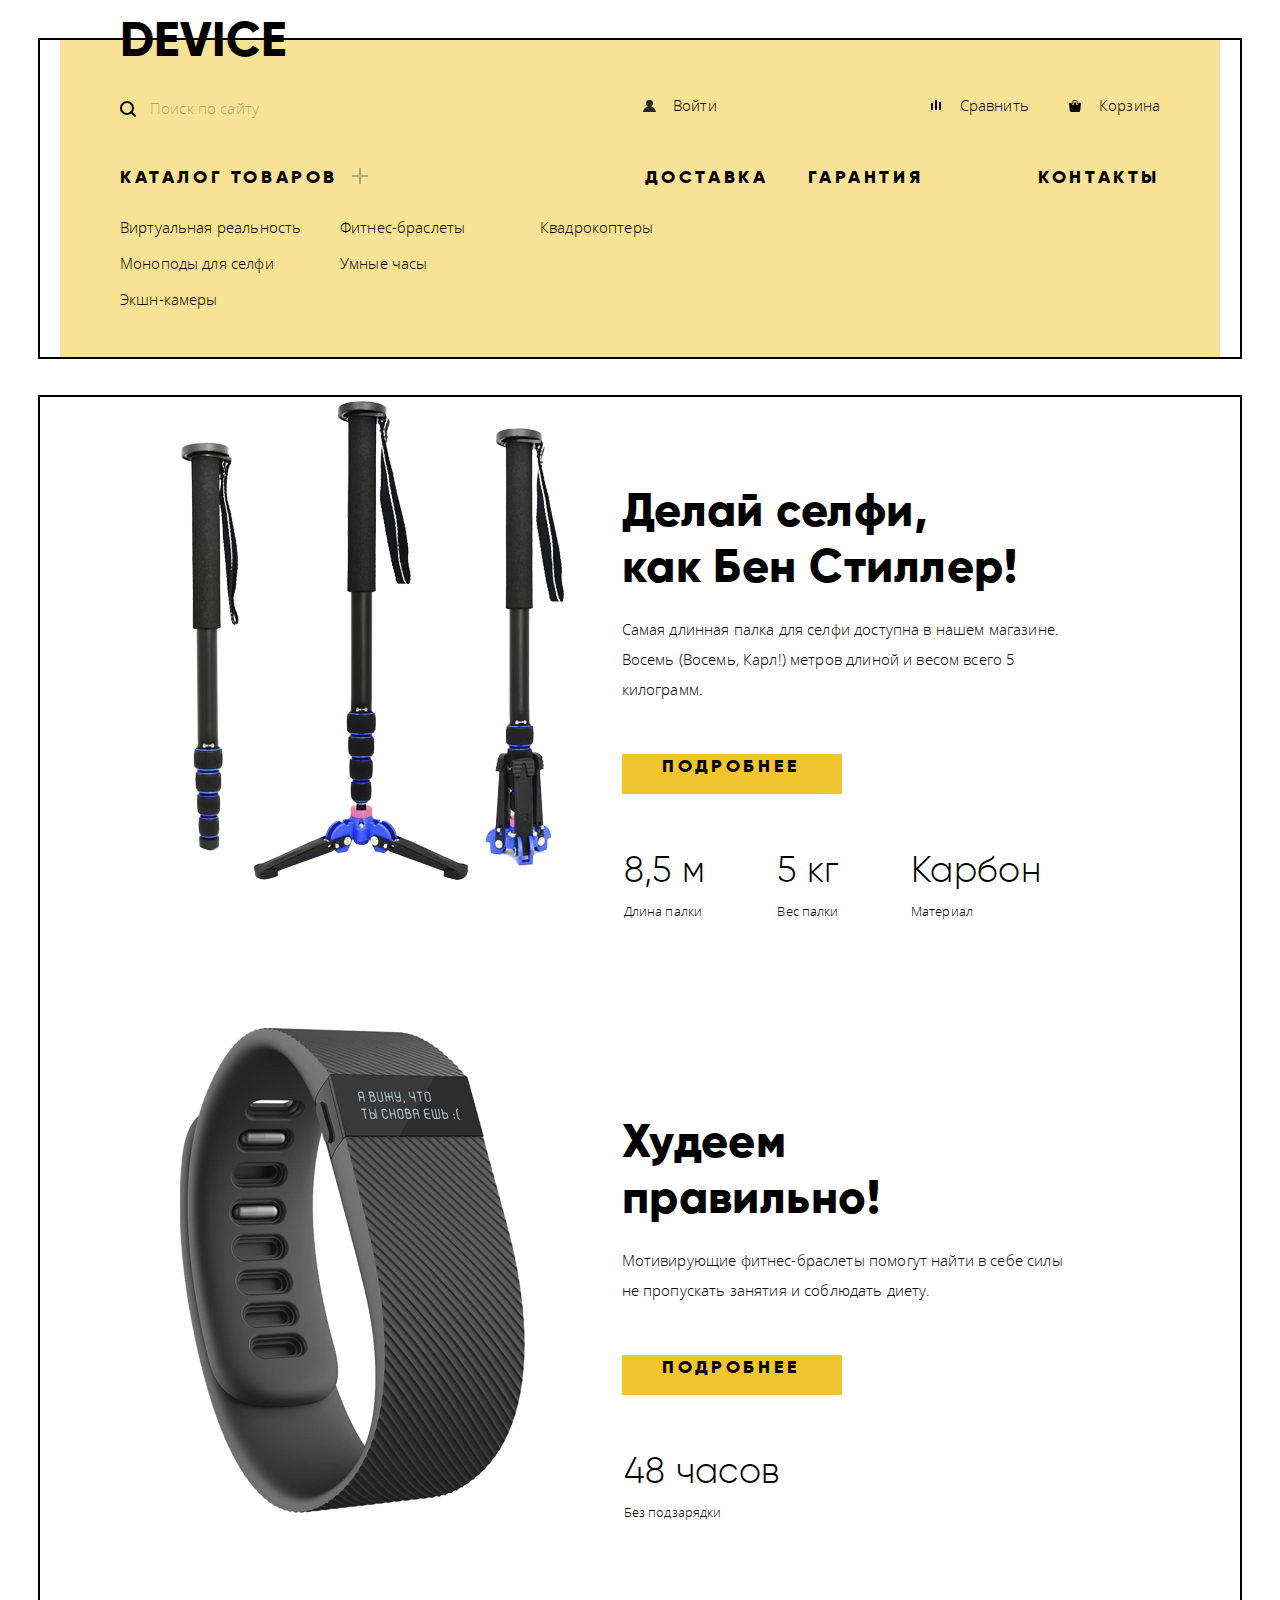
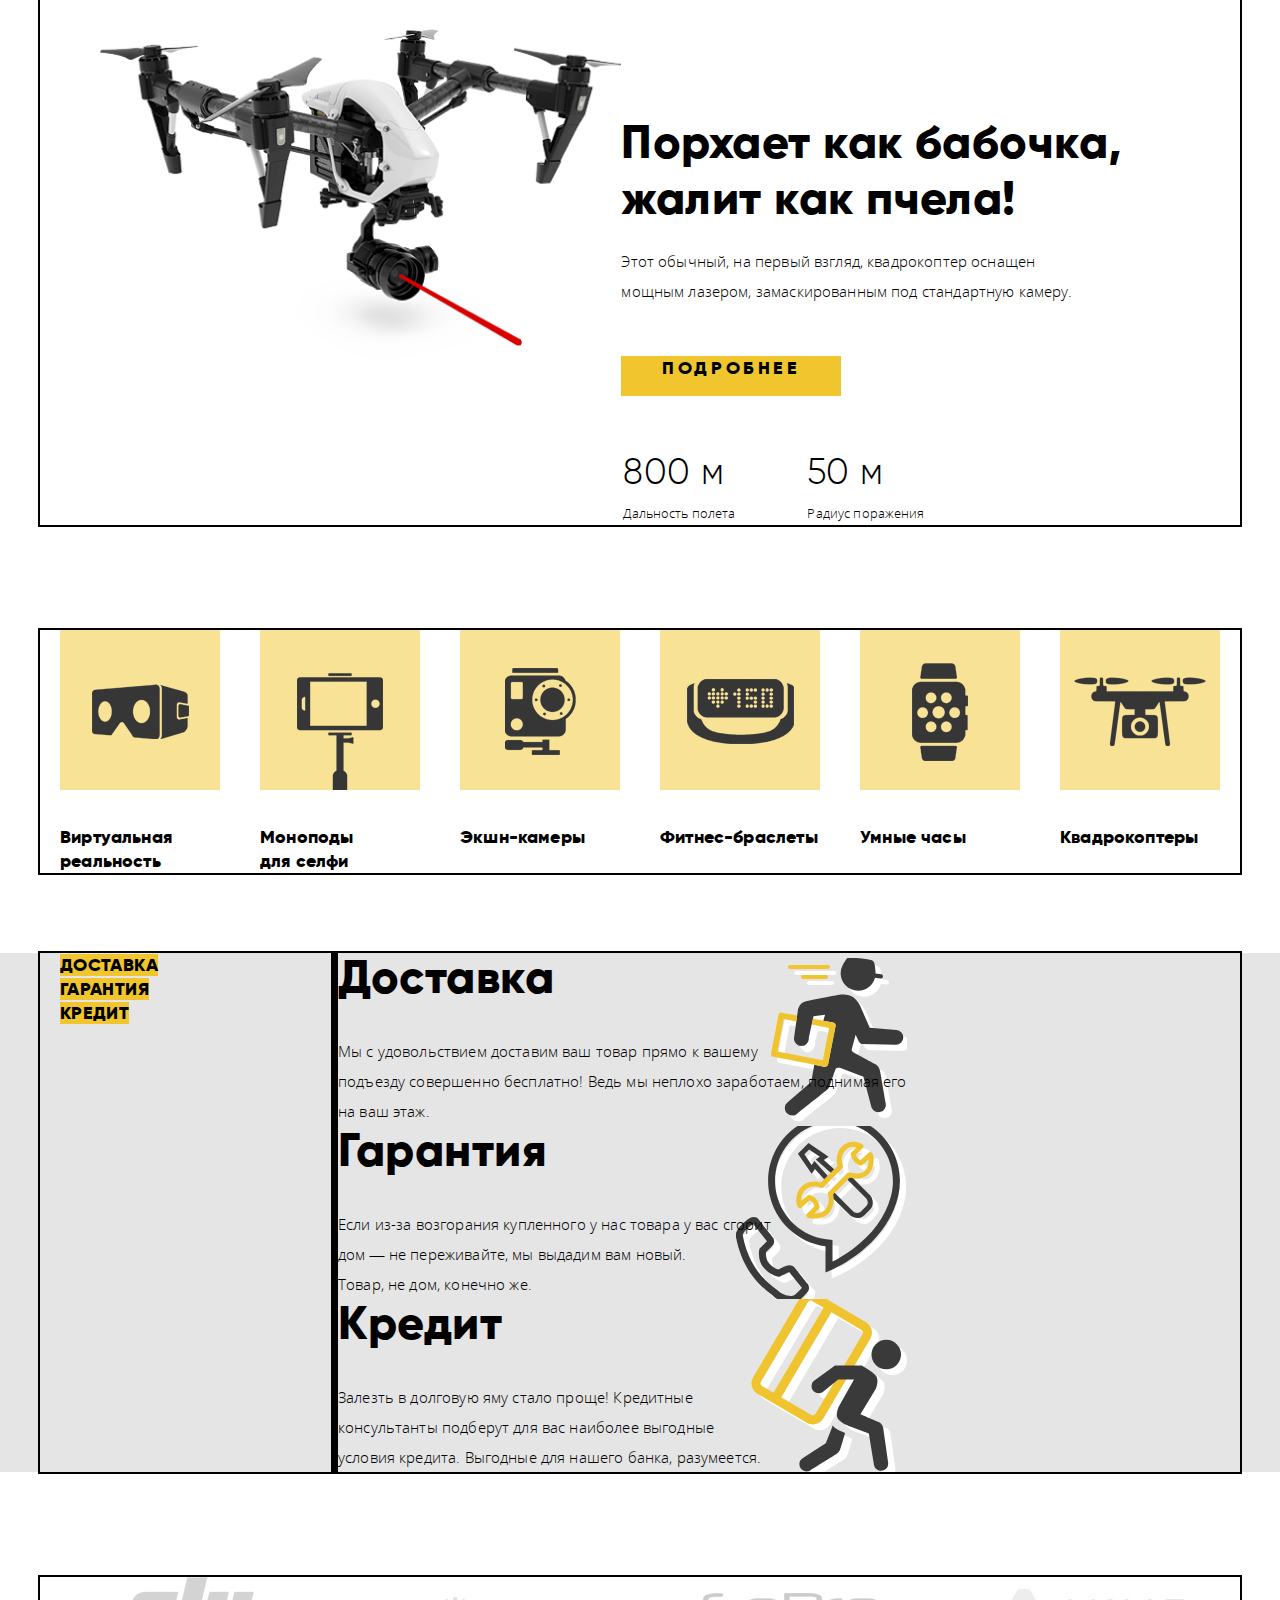
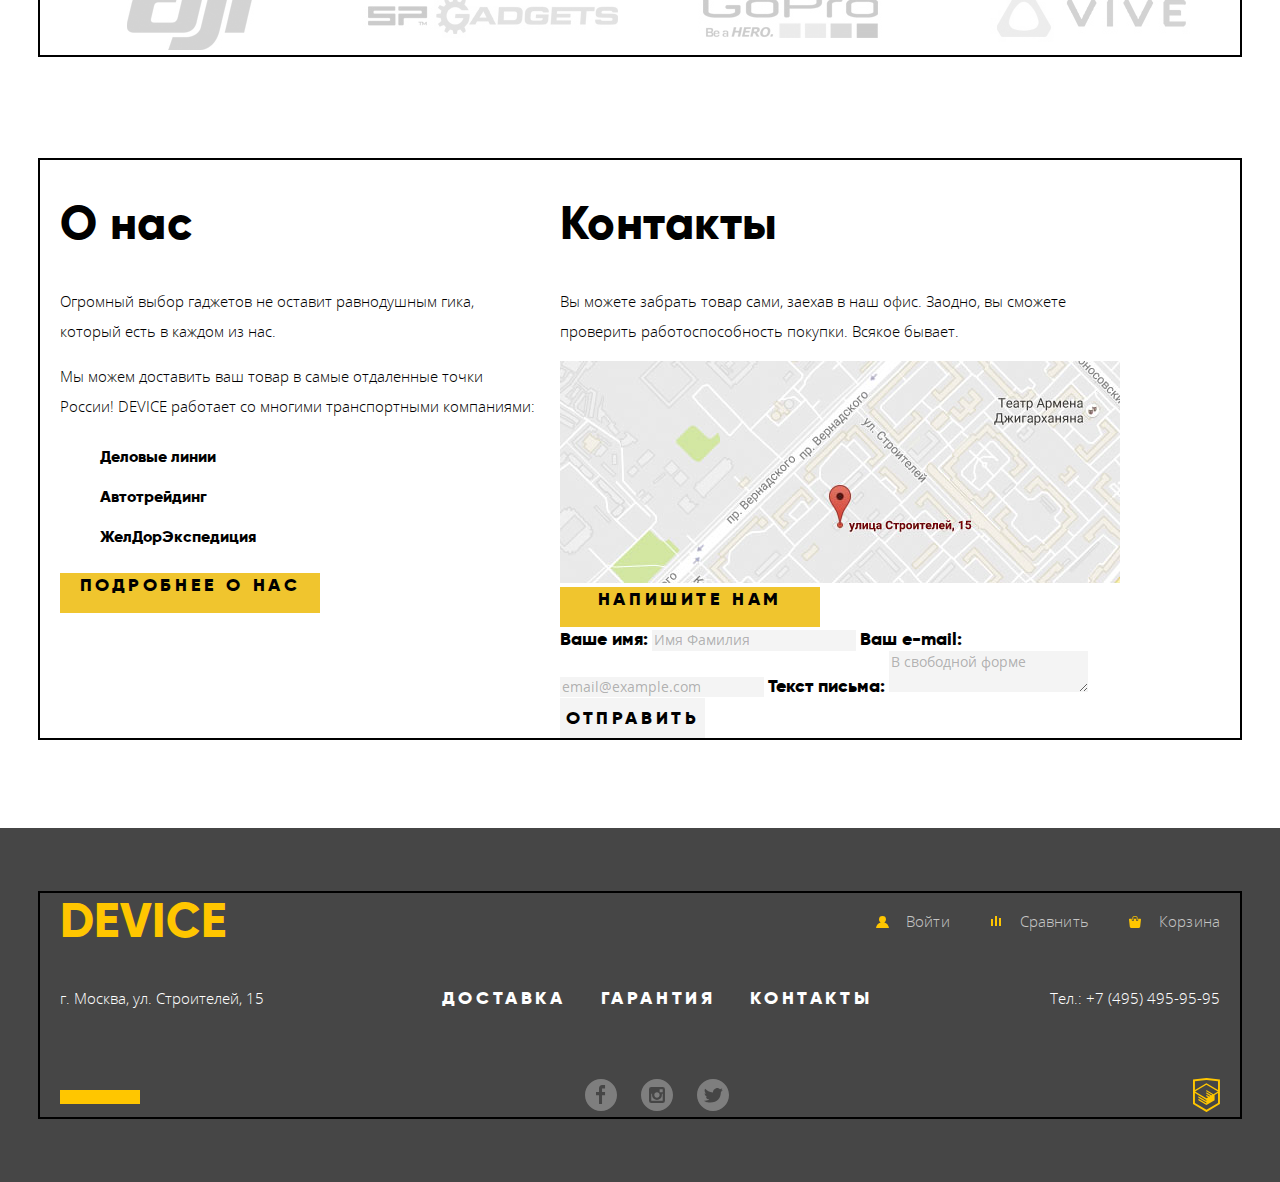
==== index.html @ 3f8ceb1c "Базовая стилизация и сетки" ====
<!DOCTYPE html>
<html lang="ru">
  <head>
    <meta charset="utf-8">
    <title>HTML Academy: Девайс</title>
    <link href="css/normalize.css" rel="stylesheet">
    <link href="css/style.css" rel="stylesheet">
  </head>
  <body>

    <!--<p>Репозиторий создан для обучения на интенсивном онлайн‑курсе «<a href="https://htmlacademy.ru/intensive/htmlcss">Профессиональный HTML и CSS, уровень 1</a>».</p>-->
      <header class="container main-header">
        <nav class="main-navigation" aria-label="Навигация по сайту">
          <div class="flex">
            <a class="main-navigation-logo" title="Главная страница «DEVICE»">DEVICE</a>
          </div>

          <div class="flex navigation-item">

              <form class="search" action="#" method="get">
                <input type="search" name="user-navigation-search" placeholder="Поиск по сайту"><input type="submit" value="Найти">
              </form>


            <ul class="user-menu">
              <li class="login"><a class="login-link" href="#">
                Войти</a></li>
              <li class="compare"><a class="compare-link" href="#">
                Сравнить</a></li>
              <li class="cart"><a class="cart-link" href="#">
                Корзина</a></li>
            </ul>
          </div>

          <div class="flex">
            <ul class="topmenu product-navigation">
              <li class="product-navigation-title">
                <a  class="down" href="#">Каталог товаров</a>
                <ul class="submenu product-navigation-list">
                  <li><a href="#">Виртуальная реальность</a></li>
                  <li><a href="#">Фитнес-браслеты</a></li>
                  <li><a href="#">Квадрокоптеры</a></li>
                </ul>
                <ul class="submenu product-navigation-list">
                  <li><a href="catalog.html">Моноподы для селфи</a></li>
                  <li><a href="#">Умные часы</a></li>
                </ul>
                <ul class="submenu product-navigation-list">
                  <li><a href="#">Экшн-камеры</a></li>
                </ul>
              </li>
            </ul>
            <ul class="services-navigation">
              <li class="delivery"><a href="#">Доставка</a></li>
              <li class="guarantee"><a href="#">Гарантия</a></li>
              <li class="contacts"><a href="#">Контакты</a></li>
            </ul>
          </div>
        </nav>
      </header>

      <main class="mane-page">
        <h1 class="visually-hidden">Девайсы и гаджеты</h1>

        <section class="container slider-promo">
          <h2 class="visually-hidden">Популярные товары</h2>

          <div class="slide-1" title="Палка для селфи">
            <div class="flex">
              <div class="flex-item-1">
                <img src="img/slider-1.png" width="384" height="486" alt="Палка для селфи">
              </div>

              <div class="flex-item-2">
                <p class="slider-promo-title">Делай селфи,<br>
                  как Бен Стиллер!</p>
                <p class="slider-promo-content">Самая длинная палка для селфи доступна в нашем магазине.<br>
                  Восемь (Восемь, Карл!) метров длиной и весом всего 5 килограмм.</p>
                <a class="btn slider-promo-link" href="#">Подробнее</a>
                <table class="slider-promo-table" title="Технические характеристики">
                  <tr>
                    <td>8,5 м</td>
                    <td>5 кг</td>
                    <td>Карбон</td>
                  </tr>
                  <tr>
                    <th>Длина палки</th>
                    <th>Вес палки</th>
                    <th>Материал</th>
                  </tr>
                </table>
              </div>
            </div>
          </div>

          <div class="slide-2" title="Фитнес-браслет">
            <div class="flex">
              <div class="flex-item-1">
                <img src="img/slider-2.png" width="345" height="485" alt="Фитнес-браслет">
              </div>

              <div class="flex-item-2">
                <p class="slider-promo-title">Худеем<br>
                  правильно!</p>
                <p class="slider-promo-content">Мотивирующие фитнес-браслеты помогут найти в себе силы<br>
                  не пропускать занятия и соблюдать диету.</p>
                <a class="btn slider-promo-link" href="#">Подробнее</a>
                <table class="slider-promo-table" title="Технические характеристики">
                  <tr>
                    <td>48 часов</td>
                  </tr>
                  <tr>
                    <th>Без подзарядки</th>
                  </tr>
                </table>
              </div>
            </div>
          </div>

          <div class="slide-3" title="Квадрокоптер">
            <div class="flex">
              <div class="flex-item-1">
                <img src="img/slider-3.png" width="526" height="334" alt="Квадрокоптер">
              </div>
              <div class="flex-item-2">
                <p  class="slider-promo-title">Порхает как бабочка,<br>
                  жалит как пчела!</p>
                <p class="slider-promo-content">Этот обычный, на первый взгляд, квадрокоптер оснащен<br>
                  мощным лазером, замаскированным под стандартную камеру.</p>
                <a class="btn slider-promo-link" href="#">Подробнее</a>
                <table class="slider-promo-table" title="Технические характеристики">
                  <tr>
                    <td>800 м</td>
                    <td>50 м</td>
                  </tr>
                  <tr>
                    <th>Дальность полета</th>
                    <th>Радиус поражения</th>
                  </tr>
                </table>
              </div>
            </div>
          </div>
        </section>

        <section class="container product-catalog">

            <h2 class="visually-hidden">Каталог товаров</h2>
            <ul class="product-catalog-list">
              <li><a href="#">
                <span class="block-icon"><img src="img/popular-1.png" alt="Виртуальная реальность"></span>
                <h2>Виртуальная реальность</h2>
              </a></li>
              <li><a href="#">
                <span class="block-icon block-icon-monopod"><img src="img/popular-2.png" alt="Моноподы для селфи"></span>
                <h2>Моноподы<br>
                  для селфи</h2>
              </a></li>
              <li><a href="#">
                <span class="block-icon"><img src="img/popular-3.png" alt="Экшн-камеры"></span>
                <h2>Экшн-камеры</h2>
              </a></li>
              <li><a href="#">
                <span class="block-icon"><img src="img/popular-4.png" alt="Фитнес-браслеты"></span>
                <h2>Фитнес-браслеты</h2>
              </a></li>
              <li><a href="#">
                <span class="block-icon"><img src="img/popular-5.png" alt="Умные часы"></span>
                <h2>Умные часы</h2>
              </a></li>
              <li><a href="#">
                <span class="block-icon"><img src="img/popular-6.png" alt="Квадрокоптеры"></span>
                <h2>Квадрокоптеры</h2>
              </a></li>
            </ul>

        </section>

        <section class="services">
          <div class="container">
            <div class="services-tabs">
              <h2 class="visually-hidden">Услуги</h2>
              <ul class="services-list">
                <li><a class="services-link" href="#delivery-content">Доставка</a></li>
                <li><a class="services-link" href="#warranty-content">Гарантия</a></li>
                <li><a class="services-link" href="#">Кредит</a></li>
              </ul>
              <div class="services-content">
                <div class="delivery-content" id="delivery-content">
                  <h2>Доставка</h2>
                  <p>Мы с удовольствием доставим ваш товар прямо к вашему<br>
                    подъезду совершенно бесплатно! Ведь мы неплохо заработаем, поднимая его<br>
                    на ваш этаж.</p>
                </div>
                <div class="warranty-content" id="warranty-content">
                  <h2>Гарантия</h2>
                  <p>Если из-за возгорания купленного у нас товара у вас сгорит<br>
                    дом — не переживайте, мы выдадим вам новый.<br>
                    Товар, не дом, конечно же.</p>
                </div>
                <div class="credit-content" id="credit-content">
                  <h2>Кредит</h2>
                  <p>Залезть в долговую яму стало проще! Кредитные<br>
                    консультанты подберут для вас наиболее выгодные<br>
                    условия кредита. Выгодные для нашего банка, разумеется.</p>
                </div>
              </div>
            </div>
          </div>

        </section>

        <div class="container brands">

            <h2 class="visually-hidden">Производители девайсов и гаджетов</h2>
            <ul class="brands-list">
              <li>
                <a class="brand-1" href="#">
                  <img src="img/logo-1.jpg" width="127" height="73" alt="Логотип компании «DJI»">
                </a>
              </li>
              <li>
                <a class="brand-2" href="#">
                  <img src="img/logo-2.jpg" width="256" height="48" alt="Логотип компании «SP GADGETS»">
                </a>
              </li>
              <li>
                <a class="brand-3" href="#">
                  <img src="img/logo-3.jpg" width="184" height="48" alt="Логотип компании «GoPro»">
                </a>
              </li>
              <li>
                <a class="brand-4" href="#">
                  <img src="img/logo-4.jpg" width="200" height="56" alt="Логотип компании «VIVE»">
                </a>
              </li>
            </ul>

        </div>

        <div class="container block-info">
          <div class="wrapper flex">
            <section class="block-about-us">
              <h2>О нас</h2>
              <p>Огромный выбор гаджетов не оставит равнодушным гика,<br>
              который есть в каждом из нас.</p>
              <p>Мы можем доставить ваш товар в самые отдаленные точки<br>
              России! DEVICE работает со многими транспортными компаниями:</p>
              <ul class="transport-company">
                <li><a href="#">Деловые линии</a></li>
                <li><a href="#">Автотрейдинг</a></li>
                <li><a href="#">ЖелДорЭкспедиция</a></li>
              </ul>
              <a class="btn block-info-link" href="#">Подробнее о нас</a>
            </section>

            <section class="block-contacts">
              <h2>Контакты</h2>
              <p>Вы можете забрать товар сами, заехав в наш офис. Заодно, вы сможете<br>
                проверить работоспособность покупки. Всякое бывает.</p>
              <img src="img/map.jpg" width="560" height="222" alt="г. Москва, ул. Строителей, 15">
              <a class="btn block-info-link" href="#">Напишите нам</a>

              <div class="modal">
                <form class="feedback" action="#" method="post">

                  <label class="feedback-label-field" for="username-field">Ваше имя:</label>
                  <input type="text" name="username" placeholder="Имя Фамилия" id="username-field">

                  <label for="email-field">Ваш e-mail:</label>
                  <input type="email" name="email" placeholder="email@example.com" id="email-field">

                  <label for="letter-field">Текст письма:</label>
                  <textarea name="letter" placeholder="В свободной форме" id="letter-field"></textarea>

                  <input class="btn" type="submit" name="send" value="Отправить">
                </form>
              </div>
            </section>
          </div>
        </div>
      </main>

      <footer class="page-footer">
        <div class="container">
          <div class="flex flex-container-1">
            <a class="page-footer-logo" title="Главная страница «DEVICE»">
              DEVICE
            </a>

            <ul class="user-menu">
              <li class="login"><a class="login-link" href="#">
                Войти</a></li>
              <li class="compare"><a class="compare-link" href="#">
                Сравнить</a></li>
              <li class="cart"><a class="cart-link" href="#">
                Корзина</a></li>
            </ul>
          </div>

          <div class="flex flex-container-2">
            <address class="address" title="Адрес">г. Москва, ул. Строителей, 15</address>

            <ul class="services-navigation">
              <li class="delivery"><a href="#">Доставка</a></li>
              <li class="guarantee"><a href="#">Гарантия</a></li>
              <li class="contacts"><a href="#">Контакты</a></li>
            </ul>

            <a href="tel:+74954959595" class="phone" aria-label="Позвоните нам">Тел.: +7 (495) 495-95-95</a>
          </div>

          <div class="flex flex-container-3">
            <span class="style-element"></span>
            <ul class="social-list">
              <li><a class="social-btn social-btn-fb" href="#" title="Мы в Фейсбук">
                <svg xmlns="http://www.w3.org/2000/svg" width="32" height="32" viewBox="0 0 32 32">
                  <path fill="#FFF" d="M16 0C7.164 0 0 7.163 0 16s7.164 16 16 16c8.837 0 16-7.164 16-16S24.837 0 16 0zm4.062 9.455h-3.021v3.444h3.021v3.445h-3.021v8.61H14.02v-8.61H11v-3.445h3.021V9.455c0-1.902 1.353-3.445 3.021-3.445h3.021v3.445z"/>
                </svg>
                </a>
              </li>
              <li><a class="social-btn social-btn-inst" href="#" title="Мы в Инстаграм">
                <svg xmlns="http://www.w3.org/2000/svg" width="32" height="32" viewBox="0 0 32 32">
                  <g fill="#FFF">
                    <path d="M20.916 16a4.938 4.938 0 1 1-9.877 0c0-.394.051-.773.138-1.14h-.897v6.838h11.396V14.86h-.897c.086.367.137.746.137 1.14z"/>
                    <path d="M15.978 18.659c1.466 0 2.659-1.193 2.659-2.659s-1.193-2.659-2.659-2.659c-1.466 0-2.659 1.193-2.659 2.659s1.192 2.659 2.659 2.659zM18.637 10.302h3.039v3.039h-3.039z"/>
                    <path d="M16 0C7.164 0 0 7.164 0 16c0 8.837 7.164 16 16 16 8.837 0 16-7.163 16-16 0-8.836-7.163-16-16-16zm7.955 21.698a2.285 2.285 0 0 1-2.279 2.279H10.279A2.285 2.285 0 0 1 8 21.698V10.302a2.286 2.286 0 0 1 2.279-2.279h11.396a2.286 2.286 0 0 1 2.279 2.279v11.396z"/>
                  </g>
                </svg>
                </a>
              </li>
              <li><a class="social-btn social-btn-tw" href="#" title="Мы в Твиттер">
                <svg xmlns="http://www.w3.org/2000/svg" width="32" height="32" viewBox="0 0 32 32">
                  <path fill="#FFF" d="M16 0C7.164 0 0 7.164 0 16c0 8.837 7.164 16 16 16 8.837 0 16-7.163 16-16 0-8.836-7.163-16-16-16zm7.944 12.809c-.251 6.516-3.463 10.832-10.992 10.702h-.486c-.447 0-4.543-.443-5.344-1.823 2.479.19 4.247-.406 5.12-1.136-1.048-.289-2.923-.461-3.251-2.848.384.104.618.221 1.299.113-1.307-.824-2.758-1.519-2.679-3.643.311.317 1.164.518 1.46.457-.768-.233-2.149-3.244-.974-4.781 1.984 1.79 4.075 3.482 7.804 3.643.227-2.214 1.24-3.699 3.168-4.325 1.84-.479 3.255.26 3.901 1.138.737-.224 1.453-.466 2.193-.685-.004.833-.569 1.463-.935 1.709.747.165 1.423-.475 1.423-.475-.184.963-1.094 1.725-1.707 1.954z"/>
                </svg>
                </a>
              </li>
            </ul>

            <div class="developer">
              <a href="https://htmlacademy.ru/intensive/htmlcss" title="Разработано">
                <svg xmlns="http://www.w3.org/2000/svg" width="26.943" height="34.09" viewBox="0 0 26.943 34.09">
                  <path fill="#FFC600" d="M13.62.017L13.472 0 0 1.412v24.661l13.473 8.017 13.43-7.99.042-.025V1.412L13.62.017zm11.399 12.11L13.495 5.334l-.001-.104-.087.05-.088-.056v.109L1.925 12.118V3.147l11.548-1.212L25.02 3.147v8.98zm-11.614-5.34L24.923 13.5l-4.479 2.64-7.093-4.221-.014 1.415 5.904 3.513-.86.507-5.03-2.992-.014 1.415 3.827 2.275-.782.523-3.031-1.787-.014 1.413 1.853 1.091-1.8 1.081-11.356-6.751 11.371-6.835zm-11.48 8.34l11.411 6.791.016 1.044-7.942-4.728-.015 1.416 7.979 4.795.018 1.076-7.973-4.74-.013 1.414 8.021 4.822.046.025 8.143-4.872-.011-5.177 3.415-2.036v10.021L13.472 31.85 1.925 24.979v-9.852z"/>
                </svg>
              </a>
            </div>
          </div>
        </div>
      </footer>

  </body>
</html>
---- css/style.css ----
﻿@font-face {
  font-family: "Gilroy";
  src: url("../fonts/gilroyextrabold.woff2") format("woff2");
  font-weight: 800;
  font-style: normal;
}

@font-face {
  font-family: "Gilroy";
  src: url("../fonts/gilroylight.woff2") format("woff2");
  font-weight: 300;
  font-style: normal;
}

@font-face {
  font-family: "OpenSans";
  src: url("../fonts/opensans.woff2") format("woff2");
  font-weight: 400;
  font-style: normal;
}

@font-face {
  font-family: "OpenSans";
  src: url("../fonts/opensanslight.woff2") format("woff2");
  font-weight: 300;
  font-style: normal;
}

*,
*::before,
*::after {
  box-sizing: inherit;
}

html {
  box-sizing: border-box;
}

body {
  min-width: 1200px;
  color: #000000;
  background-color: #ffffff;
}

a {
  text-decoration: none;
}

img {
  max-width: 100%;
  height: auto;
}



.container {
  margin: 0 auto;
  padding-left: 20px;
  padding-right: 20px;
  width: 1200px;
  outline: 2px solid black;
}

.visually-hidden {
  position: absolute;
  clip: rect(0 0 0 0);
  width: 1px;
  height: 1px;
  margin: -1px;
}

.btn {
  display: inline-block;
  height: 40px;

  font-family: "Gilroy", Arial, sans-serif;
  font-weight: 800;
  font-size: 18px;
  line-height: 24px;
  color: #000000;
  text-transform: uppercase;
  text-align: center;
  letter-spacing: 0.2em;

  background-color: #f0c52e;
}

.btn:hover {
  color: rgba(0, 0, 0, 1);
}

.btn:active {
  color: rgba(0, 0, 0, 0.5);
}

/*Здесь начинается стилизация хедера*/
.main-header {
  margin-top: 40px;
  margin-bottom: 40px;
}

.main-navigation {
  padding-top: 50px;
  padding-right: 60px;
  padding-bottom: 40px;
  padding-left: 60px;

  background-color: #f7e296;
}
.main-navigation .flex {
  display: flex;
  justify-content: space-between;
  align-items: flex-start;
}

a.main-navigation-logo {
  position: absolute;
  top: 12px;
  font-family: "Gilroy", Arial, sans-serif;
  font-weight: 800;
  font-size: 48px;
  color: #000000;
  letter-spacing: 0.01em;
}

a.main-navigation-logo:hover {
  color: rgba(0, 0, 0, 0.6);
}

a.main-navigation-logo:active {
  color: rgba(0, 0, 0, 0.3);
}

/*  Поиск по сайту  */
.navigation-item {
  margin-bottom: 35px;
}
.search input[type="search"] {
  width: 355px;
  padding-top: 10px;
  padding-bottom: 10px;
  padding-left: 30px;

  background-color: transparent;
  background-image: url("../img/search.svg");
  background-repeat: no-repeat;
  background-position: 0 50%;
  border: none;
  border-bottom: 2px solid transparent;
}

.search input[type="search"]:focus {
  outline: none;
  border-bottom: 2px solid #000000;
}

.search {
  position: relative;
}

.search input[type="submit"] {
  display: none;
  position: absolute;
  top: 0;
  right: 0;
  padding: 10px 20px;

  font-family: "OpenSans", Arial, sans-serif;
  font-weight: 300;
  font-size: 15px;

  background-color: transparent;
  border: 2px solid #000000;
  border-bottom: none;
}

.search input[type="search"]:focus + input[type="submit"] {
  display: block;
  color: #000000;
  background-color: rgba(0, 0, 0, 0);
}

.search input[type="search"]:focus + input[type="submit"]:hover {
  display: block;
  color: #ffffff;
  background-color: rgba(0, 0, 0, 1);
}

.search input[type="search"]:focus + input[type="submit"]:active {
  display: block;
  color: rgba(255, 255, 255, 0.3);
}

.search input[type="search"]::-webkit-input-placeholder {
  font-family: "OpenSans", Arial, sans-serif;
  font-weight: 300;
  font-size: 15px;
  letter-spacing: 0.01em;
  line-height: 30px;
  color: rgba(0, 0, 0, 0.3);
}

.search input[type="search"]::-moz-placeholder {
  font-family: "OpenSans", Arial, sans-serif;
  font-weight: 300;
  font-size: 15px;
  letter-spacing: 0.01em;
  line-height: 30px;
  color: rgba(0, 0, 0, 0.3);
}

.search input[type="search"]:-moz-placeholder {
  font-family: "OpenSans", Arial, sans-serif;
  font-weight: 300;
  font-size: 15px;
  letter-spacing: 0.01em;
  line-height: 30px;
  color: rgba(0, 0, 0, 0.3);
}

.search input[type="search"]::placeholder {
  font-family: "OpenSans", Arial, sans-serif;
  font-weight: 300;
  font-size: 15px;
  letter-spacing: 0.01em;
  line-height: 30px;
  color: rgba(0, 0, 0, 0.3);
}

.search input[type="search"]:-ms-input-placeholder {
  font-family: "OpenSans", Arial, sans-serif;
  font-weight: 300;
  font-size: 15px;
  letter-spacing: 0.01em;
  line-height: 30px;
  color: rgba(0, 0, 0, 0.3);
}

.search input[type="search"]:hover::-webkit-input-placeholder {
  color: rgba(0, 0, 0, 0.6);
}

.search input[type="search"]:hover::-moz-placeholder {
  color: rgba(0, 0, 0, 0.6);
}

.search input[type="search"]:hover:-moz-placeholder {
  color: rgba(0, 0, 0, 0.6);
}

.search input[type="search"]:hover::placeholder {
  color: rgba(0, 0, 0, 0.6);
}

.search input[type="search"]:hover:-ms-input-placeholder {
  color: rgba(0, 0, 0, 0.6);
}

.search input[type="search"]:focus::-webkit-input-placeholder {
  color: rgba(0, 0, 0, 1);
}

.search input[type="search"]:focus::-moz-placeholder {
  color: rgba(0, 0, 0, 1);
}

.search input[type="search"]:focus:-moz-placeholder {
  color: rgba(0, 0, 0, 1);
}

.search input[type="search"]:focus::placeholder {
  color: rgba(0, 0, 0, 1);
}

.search input[type="search"]:focus:-ms-input-placeholder {
  color: rgba(0, 0, 0, 1);
}

/*  Меню пользователя */
.user-menu {
  display: flex;
  align-items: center;
  margin: 0;
  padding: 0;
  list-style: none;
}

.user-menu a {
  font-family: "OpenSans", Arial, sans-serif;
  font-weight: 300;
  font-size: 15px;
  color: #000000;
  line-height: 30px;
  letter-spacing: 0.01em;
}

.login {
  margin-right: 213px;
}

.compare {
  margin-right: 40px;
}

.username,
.exit {
  margin-right: 40px;
}

.login-link,
.compare-link,
.cart-link,
.username-link {
  position: relative;
  padding-left: 30px;
}
.login-link::before,
.username-link::before {
  content: "";

  position: absolute;
  top: 5px;
  left: 0px;

  width: 13px;
  height: 13px;

  background-image: url("../img/user.svg");
  background-repeat: no-repeat;
  background-position: 0 0;
}

.compare-link::before {
  content: "";

  position: absolute;
  top: 5px;
  left: 1px;

  width: 10px;
  height: 10px;

  background-image: url("../img/compare.svg");
  background-repeat: no-repeat;
  background-position: 0 0;
}

.cart-link::before {
  content: "";

  position: absolute;
  top: 5px;
  left: 0px;

  width: 12px;
  height: 12px;

  background-image: url("../img/cart.svg");
  background-repeat: no-repeat;
  background-position: 0 0;
}

.user-menu li>a:hover {
  color: rgba(0, 0, 0, 0.6);
}

.login-link:hover::before,
.compare-link:hover::before,
.cart-link:hover::before,
.username-link:hover::before {
  opacity: 0.6;
}

.user-menu li>a:active {
  color: rgba(0, 0, 0, 0.3);
}

.login-link:active::before,
.compare-link:active::before,
.cart-link:active::before,
.username-link:active::before{
  opacity: 0.3;
}

/*  Выпадающий список каталога  */
.topmenu,
.submenu {
  margin: 0;
  padding: 0;

  list-style: none;
}

.down {
  position: relative;
  padding-right: 30px;

  font-family: "Gilroy", Arial, sans-serif;
  font-weight: 800;
  font-size: 18px;
  color: #000000;
  letter-spacing: 0.2em;
  line-height: 24px;
  text-transform: uppercase;
}

.down::after {
  content: "";

  position: absolute;
  top: 2px;
  right: 0px;

  width: 16px;
  height: 16px;

  background-image: url("../img/plus.svg");
  background-repeat: no-repeat;
  background-position: 0 0;
  opacity: 0.3;
}

.down:hover {
  color: rgba(0, 0, 0, 0.6);
}

.topmenu .down:active {
  color: rgba(0, 0, 0, 0.3);
}

.down + .submenu {
      margin-top: 20px;
}

.submenu {
  margin: 0;
  padding: 0;
  display: flex;
}

.submenu li {
  width: 200px;
}

.submenu li:first-child {
  margin-right: 20px;
}

.submenu li:nth-child(3n) {
  width: 100px;
}

.submenu li>a {
  font-family: "OpenSans", Arial, sans-serif;
  font-weight: 300;
  font-size: 15px;
  color: #000000;
  line-height: 36px;
  letter-spacing: 0.01em;
}

.submenu li>a:hover {
  color: rgba(0, 0, 0, 0.6);
}

.submenu li>a:active {
  color: rgba(0, 0, 0, 0.3);
}



/*  Услуги  */
.services-navigation {
  display: flex;
  margin: 0;
  padding: 0;

  list-style: none;
}

.delivery {
  margin-right: 40px;
}

.guarantee {
  margin-right: 115px;
}

.services-navigation a {
  font-family: "Gilroy", Arial, sans-serif;
  font-weight: 800;
  font-size: 18px;
  color: #000000;
  line-height: 24px;
  letter-spacing: 0.2em;
  text-transform: uppercase;
}

.services-navigation a:hover {
  color: rgba(0, 0, 0, 0.6);
}

.services-navigation a:active {
  color: rgba(0, 0, 0, 0.3);
}
/*Здесь заканчивается стилизация хедера*/


/*Здесь начинается стилизация слайдера*/
.slider-promo {
  padding-left: 60px;
  padding-right: 60px;
}

.slide-1 .flex,
.slide-2 .flex,
.slide-3 .flex {
  display: flex;
  justify-content: space-between;
}

.slide-1,
.slide-2,
.slide-3 {
  margin-bottom: 105px;
}

.flex-item-1 {
  padding-left: 80px;
  width: 560px;
}

.flex-item-2 {
  padding-right: 80px;
  width: 600px;
}

.slide-3 .flex-item-1 {
  padding-left: 0px;
}

.slide-3 .flex-item-2 {
  padding-right: 0px;
}

.slider-promo-title {
  margin: 0;
  margin-top: 85px;

  font-family: "Gilroy", Arial, sans-serif;
  font-weight: 800;
  font-size: 47px;
  line-height: 56px;
  letter-spacing: 0.01em;
}

.slider-promo-content {
  margin: 0;
  margin-top: 20px;

  font-family: "OpenSans", Arial, sans-serif;
  font-weight: 300;
  font-size: 15px;
  line-height: 30px;
  letter-spacing: 0.01em;
}

.slider-promo-link {
  margin-top: 50px;
  width: 220px;
}

.slider-promo-table {
  margin-top: 50px;
  text-align: left;
}

.slider-promo-table td {
  padding: 0;
  padding-right: 70px;

  font-family: "Gilroy";
  font-weight: 300;
  font-size: 36px;
  line-height: 48px;
  letter-spacing: 0.01em;
}

.slider-promo-table td:last-child {
  padding-right: 0;
}

.slider-promo-table th {
  padding: 0;
  padding-top: 5px;
  padding-right: 70px;

  font-family: "OpenSans", Arial, sans-serif;
  font-weight: 300;
  font-size: 13px;
  line-height: 20px;
  letter-spacing: 0.01em;
}
/*Здесь заканчивается стилизация слайдера. Не реализованы переключатели слайдера.*/



/*Здесь начинается стилизация блока товарных категорий*/
.product-catalog {
  margin-bottom: 80px;
}

.product-catalog-list {
  display: flex;
  justify-content: center;
  margin: 0;
  padding: 0;

  list-style: none;
}

.product-catalog-list li {
  width: 160px;
  margin-right: 40px;
}

.product-catalog-list li:last-child {
  margin-right: 0;
}

.block-icon {
  display: block;

  text-align: center;
  line-height: 160px;

  background-color: rgba(240, 197, 46, 0.5);
}

.block-icon img {
  vertical-align: middle;
}

.block-icon-monopod img{
  vertical-align: bottom;
}

.product-catalog-list h2 {
  margin: 0;
  margin-top: 35px;

  font-family: "Gilroy", Arial, sans-serif;
  font-weight: 800;
  font-size: 18px;
  line-height: 24px;
  color: #000000;
  letter-spacing: 0.01em;
}

.product-catalog-list a:hover .block-icon,
.product-catalog-list a:active .block-icon {
  background-color: rgba(240, 197, 46, 1);
}

.product-catalog-list a:active > .block-icon > img {
  opacity: 0.3;
}

.product-catalog-list a:hover h2 {
  color: rgba(0, 0, 0, 1);
}

.product-catalog-list a:active h2 {
  color: rgba(0, 0, 0, 0.3);
}
/*Здесь заканчивается стилизация блока товарных категорий*/



/*  Здесь начинается стилизация Табов   */
.services {
  margin-bottom: 105px;

  background-color: #e5e5e5;
}

.services-tabs {
  display: flex;
}

.services-list {
  margin: 0;
  padding-right: 115px;
  padding: 0;

  width: 278px;

  list-style: none;
  border-right: 7px solid #000000;
}

.services-link {
  font-family: "Gilroy", Arial, sans-serif;
  font-weight: 800;
  font-size: 18px;
  line-height: 24px;
  text-transform: uppercase;
  text-decoration: none;
  letter-spacing: 0.02em;
  color: #000000;

  background-color: #f0c52e;
}

.services-link:hover {
  color: #000000;
}

.services-link:active {
  color: #f7e184;

  background-color: #000000;
}

.services-content h2 {
  margin: 0;

  font-family: "Gilroy", Arial, sans-serif;
  font-weight: 800;
  font-size: 47px;
  line-height: 48px;
  letter-spacing: 0.5px;
}

.services-content p {
  margin: 0;
  margin-top: 35px;

  font-family: "OpenSans", Arial, sans-serif;
  font-weight: 300;
  font-size: 15px;
  line-height: 30px;
  letter-spacing: 0.01em;
}

.delivery-content {
  background-image: url(../img/delivery.svg);
  background-repeat: no-repeat;
  background-position: right center;
}

.warranty-content {
  background-image: url(../img/warranty.svg);
  background-repeat: no-repeat;
  background-position: right center;
}

.credit-content {
  background-image: url(../img/credit.svg);
  background-repeat: no-repeat;
  background-position: right center;
}
/*Здесь заканчивается стилизация Табов*/




/*Здесь начинается стилизация брендов*/
.brands {
  margin-bottom: 105px;
}

ul.brands-list {
  margin: 0;
  padding: 0;

  display: flex;
  justify-content: center;
  align-items: center;

  list-style: none;
}

ul.brands-list li {
  width: 260px;
  text-align: center;
  margin-right: 40px;
}

ul.brands-list li:last-child {
  margin-right: 0;
}

ul.brands-list li>a:focus {
  outline: auto;
  opacity: 1;
}

.brands a {
  filter: grayscale(100%);
  opacity: 0.2;
}

.brands a:hover {
  filter: none;
  opacity: 1;
}

.brands a:focus {
  opacity: 1;
}
/*Здесь заканчивается стилизация брендов*/


/*Здесь начинается стилизация блоков О нас и Контакты*/
.block-info {
  margin-bottom: 90px;
}

.block-info .flex {
    display: flex;
}

.block-about-us {
  width: 500px;
}

.block-contacts {
  width: 560px;
}

.block-info-link {
  width: 260px;
}

.block-about-us h2,
.block-contacts h2 {
  font-family: "Gilroy", Arial, sans-serif;
  font-weight: 800;
  font-size: 47px;
  line-height: 48px;
  letter-spacing: 0.01em;
}

.block-about-us p,
.block-contacts p {
  font-family: "OpenSans", Arial, sans-serif;
  font-weight: 300;
  font-size: 15px;
  line-height: 30px;
}

.transport-company {
  font-family: "Gilroy", Arial, sans-serif;
  font-weight: 800;
  font-size: 16px;
  line-height: 40px;

  list-style: none;
}

.transport-company a {
  color: #000000;
  text-decoration: none;
}

.feedback > label {
  font-family: "Gilroy", Arial, sans-serif;
  font-weight: 800;
  font-size: 18px;
  line-height: 24px;
}

.feedback > input,
.feedback > textarea {
  border: none;

  background-color: rgba(234, 234, 234, 0.5);
}

.feedback > input:hover,
.feedback > textarea:hover {
  background-color: rgba(234, 234, 234, 1);
}

.feedback > input:focus,
.feedback > textarea:focus {
  background-color: rgba(234, 234, 234, 0.5);
  outline: 3px solid #f7e296;
}

.feedback input[type="text"]::-webkit-input-placeholder,
.feedback input[type="email"]::-webkit-input-placeholder,
.feedback textarea[name="letter"]::-webkit-input-placeholder {
  font-family: "OpenSans", Arial, sans-serif;
  font-weight: 400;
  font-size: 14px;
  line-height: 18px;
  color: rgba(70, 70, 70, 0.4);
}

.feedback input[type="text"]::-moz-placeholder,
.feedback input[type="email"]::-moz-placeholder,
.feedback textarea[name="letter"]::-moz-placeholder {
  font-family: "OpenSans", Arial, sans-serif;
  font-weight: 400;
  font-size: 14px;
  line-height: 18px;
  color: rgba(70, 70, 70, 0.4);
}

.feedback input[type="text"]:-moz-placeholder,
.feedback input[type="email"]:-moz-placeholder,
.feedback textarea[name="letter"]:-moz-placeholder {
  font-family: "OpenSans", Arial, sans-serif;
  font-weight: 400;
  font-size: 14px;
  line-height: 18px;
  color: rgba(70, 70, 70, 0.4);
}

.feedback input[type="text"]::placeholder,
.feedback input[type="email"]::placeholder,
.feedback textarea[name="letter"]::placeholder {
  font-family: "OpenSans", Arial, sans-serif;
  font-weight: 400;
  font-size: 14px;
  line-height: 18px;
  color: rgba(70, 70, 70, 0.4);
}

.feedback input[type="text"]:-ms-input-placeholder,
.feedback input[type="email"]:-ms-input-placeholder,
.feedback textarea[name="letter"]:-ms-input-placeholder {
 font-family: "OpenSans", Arial, sans-serif;
 font-weight: 400;
 font-size: 14px;
 line-height: 18px;
 color: rgba(70, 70, 70, 0.4);
}


.feedback input[type="text"]:focus::-webkit-input-placeholder,
.feedback input[type="email"]:focus::-webkit-input-placeholder,
.feedback textarea[name="letter"]:focus::-webkit-input-placeholder {
  color: rgba(70, 70, 70, 1);
}

.feedback input[type="text"]:focus::-moz-placeholder,
.feedback input[type="email"]:focus::-moz-placeholder,
.feedback textarea[name="letter"]:focus::-moz-placeholder {
  color: rgba(70, 70, 70, 1);
}

.feedback input[type="text"]:focus:-moz-placeholder,
.feedback input[type="email"]:focus:-moz-placeholder,
.feedback textarea[name="letter"]:focus:-moz-placeholder {
  color: rgba(70, 70, 70, 1);
}

.feedback input[type="text"]:focus::placeholder,
.feedback input[type="email"]:focus::placeholder,
.feedback textarea[name="letter"]:focus::placeholder {
  color: rgba(70, 70, 70, 1);
}

.feedback input[type="text"]:focus:-ms-input-placeholder,
.feedback input[type="email"]:focus:-ms-input-placeholder,
.feedback textarea[name="letter"]:focus:-ms-input-placeholder {
 color: rgba(70, 70, 70, 1);
}
/*Здесь заканчивается стилизация блоков О нас и Контакты*/




/*здесь начинается стилизация страницы catalog.html*/

.catalog-column {
  display: flex;
}

.filters .text,
.catalog .text {
  font-family: "Gilroy", Arial, sans-serif;
  font-weight: 800;
  font-size: 16px;
  line-height: 24px;
  letter-spacing: 0.2em;
  text-transform: uppercase;
}

/*  Catalog заголовок  */
.main-catalog-page .page-title {
  margin: 0;
  margin-bottom: 25px;
  padding: 0;

  font-family: "Gilroy", Arial, sans-serif;
  font-weight: 800;
  font-size: 47px;
  line-height: 48px;
  letter-spacing: 0.01em;
}

/*  Catalog breadcrumbs */
.breadcrumbs {
  margin: 0;
  margin-bottom: 40px;
  padding: 0;

  display: inline-flex;
  list-style: none;
}

.breadcrumbs li a {
  position: relative;
  padding-right: 40px;

  font-family: "OpenSans", Arial, sans-serif;
  font-weight: 300;
  font-size: 14px;
  line-height: 24px;
  letter-spacing: 0.01em;
  color: rgba(0, 0, 0, 0.3);
}

.breadcrumbs li a::after {
  content: "";

  position: absolute;
  top: 7px;
  right: 20px;
  width: 4px;
  height: 7px;
  background-image: url(../img/nav-arrow.svg);
  background-repeat: no-repeat;
  background-position: 0 0;
}

.breadcrumbs li:last-child a::after {
  content: none;
}


.breadcrumbs li a:hover {
  color: rgba(0, 0, 0, 0.6);
}

.breadcrumbs li a:active {
  color: rgba(0, 0, 0, 0.1);
}

.breadcrumbs li:last-child a:hover,
.breadcrumbs li:last-child a:active {
  color: rgba(0, 0, 0, 0.3);
}

/*  Форма - фильтр  */
.filters {
  width: 347px;
  background-color: #eeeeee;
}

.filters .text {
  display: block;
  margin: 0;
  padding: 0;
  padding-top: 23px;
  padding-bottom: 23px;
  min-height: 70px;
  text-align: center;

  background-color: #dcdcdc;
}

.filter {
  width: 200px;
}

.filter-item {
  margin: 0;
  padding: 0;
  border: none;
}

.filter-item legend {
  border-top: 2px solid #000000;
  width: 100%;

  font-family: "Gilroy", Arial, sans-serif;
  font-weight: 800;
  font-size: 18px;
  line-height: 24px;
  letter-spacing: 0.01em;
}

.filter-color label,
.filter-bluetooth label {
  font-family: "OpenSans", Arial, sans-serif;
  font-weight: 300;
  font-size: 14px;
  line-height: 40px;
  letter-spacing: 0.01em;
}

.filter-color,
.filter-bluetooth {
  display: flex;
}

.catalog {
  width: 853px;
}
/*  Сортировка  */
.select-wrap {
  display: flex;
  justify-content: space-between;
  min-height: 70px;
  padding-top: 23px;
  padding-bottom: 23px;
  padding-left: 70px;

  background-color: #ebebeb;
}

.hold-select {
  display: flex;
}

.hold-select .text {
  margin-right: 50px;
}

.sorting-list {
  display: flex;
  align-items: center;
  margin: 0;
  padding: 0;
  list-style: none;
}

.sorting-list li {
  margin-right: 30px;
}

.sorting-list li:last-child {
  margin-right: 230px;
}

.indicator {
  display: flex;
  align-items: center;
}

.sorting-list li>a {
  font-family: "OpenSans", Arial, sans-serif;
  font-weight: 300;
  font-size: 14px;
  line-height: 18px;
  color: rgba(0, 0, 0, 0.3);
}

.sorting-list li>a:hover {
  color: rgba(0, 0, 0, 0.6);
}

.sorting-list li>a:active {
  color: rgba(0, 0, 0, 1);
}

.catalog .active {
  color: rgba(0, 0, 0, 1);
  opacity: 1;
}

.indicator .up-dir {
  margin-right: 20px;
}

.indicator a {
  opacity: 0.2;
}

.indicator a:hover {
  opacity: 0.4;
}

.indicator a:active {
  opacity: 1;
}

/*  Товарные карточки */
.product-items {
  display: flex;
  justify-content: flex-end;
  flex-wrap: wrap;
  width: 760px;
  margin-top: 70px;
  margin-left: 70px;
  margin-bottom: 70px;

  list-style: none;
}

.product-wrap {
  width: 360px;
  margin-right: 40px;
  margin-bottom: 45px;
}

.product-wrap:nth-child(2n) {
  margin-right: 0;
}

.product-item {
  margin-bottom: 35px;
  position: relative;
  overflow: hidden;
  text-align: center;
}

.product-wrap img {
  display: block;
  width: 100%;
}

.product-buttons {
  position: absolute;
  top: 0;
  left: 0;
  width: 100%;
  height: 100%;
  background: rgba(238, 238, 238, 0.7);
  opacity: 0;
}

.product-buttons .btn {
  position: absolute;
  top: 50%;
  left: 90px;
  width: 200px;
}

.add-to-comparison {
  display: block;
  position: absolute;
  top: 60%;
  left: 90px;
  width: 200px;
  font-family: "OpenSans", Arial, sans-serif;
  font-weight: 300;
  font-size: 13px;
  line-height: 36px;
  letter-spacing: 0.01em;
  color: rgba(0, 0, 0, 0.5);
}

.product-tittle {
  display: flex;
  justify-content: space-between;
  align-items: flex-start;
}

.product-tittle a {
  font-family: "Gilroy", Arial, sans-serif;
  font-weight: 800;
  font-size: 18px;
  line-height: 24px;
  letter-spacing: 0.01em;
  color: rgba(0, 0, 0, 1);
}

.product-price {
  font-family: "Gilroy", Arial, sans-serif;
  font-weight: 300;
  font-size: 16px;
  line-height: 24px;
  letter-spacing: 0.01em;
  color: #464646;
}

.product-item:hover .product-buttons {
  opacity: 1;
}

.add-to-comparison:hover {
  color: rgba(0, 0, 0, 1);
}

.add-to-comparison:active {
  color: rgba(0, 0, 0, 0.2);
}

/*  Pagination  */
.pagination {
  display: flex;
  justify-content: space-between;
  align-items: center;
  margin: 0;
  padding: 0;
  width: 100%;

  background-color: #ebebeb;
  list-style: none;
}

.page-number {
  display: flex;
  align-items: center;
  margin: 0;
  padding: 0;
  list-style: none;
}

.pagination li>a:first-child,
.pagination li>a:last-child {
  display: block;
  padding: 25px 30px;
}

.pagination a {
  font-family: "Gilroy", Arial, sans-serif;
  font-weight: 800;
  font-size: 16px;
  line-height: 24px;
  letter-spacing: 0.2em;
  color: rgba(0, 0, 0, 0.3);
  text-transform: uppercase;
}

a[class="previous"],
a[class="next"] {
  color: rgba(0, 0, 0, 1);
}

a[class="active"] {
  color: rgba(0, 0, 0, 1);
}

.previous:hover,
.next:hover {
  background-color: #d9d9d9;
}

.previous:active,
.next:active {
  color: rgba(0, 0, 0, 0.3);
  background-color: #d9d9d9;
}

/*здесь заканчивается стилизация основного содержания страницы catalog.html*/




/*здесь начинается стилизация футера*/

.page-footer .flex {
  display: flex;
  justify-content: space-between;
  align-items: center;
}
.page-footer {
  padding-top: 65px;
  padding-bottom: 65px;

  color: #ffffff;
  background-color: #464646;
}

.page-footer .flex-container-1 {
  margin-bottom: 35px;
}

.page-footer .flex-container-2 {
  margin-bottom: 65px;
}

a.page-footer-logo {
  font-family: "Gilroy", Arial, sans-serif;
  font-weight: 800;
  font-size: 48px;
  line-height: auto;
  letter-spacing: 0.01em;
  color: rgba(255, 198, 0, 1);
}

a.page-footer-logo:hover {
  color: rgba(255, 198, 0, 0.6);
}

a.page-footer-logo:active {
  color: rgba(255, 198, 0, 0.3);
}

.page-footer .user-menu > li {
  margin-right: 40px;
}

.page-footer .user-menu > li:last-child {
  margin-right: 0;
}

.page-footer .user-menu a {
  color: rgba(255, 255, 255, 0.7);
}

.page-footer .user-menu a:hover {
  color: rgba(255, 255, 255, 1);
}

.page-footer .user-menu a:active {
  color: rgba(255, 255, 255, 0.3);
}

.page-footer .services-navigation a {
  color: rgba(255, 255, 255, 1);
}

.page-footer .services-navigation a:hover {
  color: rgba(255, 255, 255, 0.6);
}

.page-footer .services-navigation a:active {
  color: rgba(255, 255, 255, 0.3);
}

.page-footer .login-link::before,
.page-footer .username-link::before {
  background-image: url("../img/user-yellow.svg");
}

.page-footer .compare-link::before {
  background-image: url("../img/compare-yellow.svg");
}

.page-footer .cart-link::before {
  background-image: url("../img/cart-yellow.svg");
}


.page-footer .address {
  font-family: "OpenSans", Arial, sans-serif;
  font-weight: 300;
  font-size: 15px;
  line-height: 30px;
  font-style: normal;
}

.page-footer .delivery,
.page-footer .guarantee {
  margin-right: 35px;
}

.page-footer .phone {
  font-family: "OpenSans", Arial, sans-serif;
  font-weight: 300;
  font-size: 15px;
  line-height: 30px;
  color: #ffffff;
}

.phone:hover,
.phone:active {
  color: #ffffff;
}

.style-element::before {
  content: "";

  display: block;
  width: 80px;

  border: 7px solid #ffc600;
}

.social-list {
  margin: 0;
  padding: 0;

  list-style: none;
}

.social-list > li {
    display: inline-block;
    margin-right: 20px;
}

.social-list a {
  opacity: 0.3;
}

.social-list a:hover {
  opacity: 0.6;
}

.social-list a:active {
  opacity: 0.1;
}

.developer a:hover {
  opacity: 0.6;
}

.developer a:active {
  opacity: 0.3;
}
/*здесь заканчивается стилизация футера*/
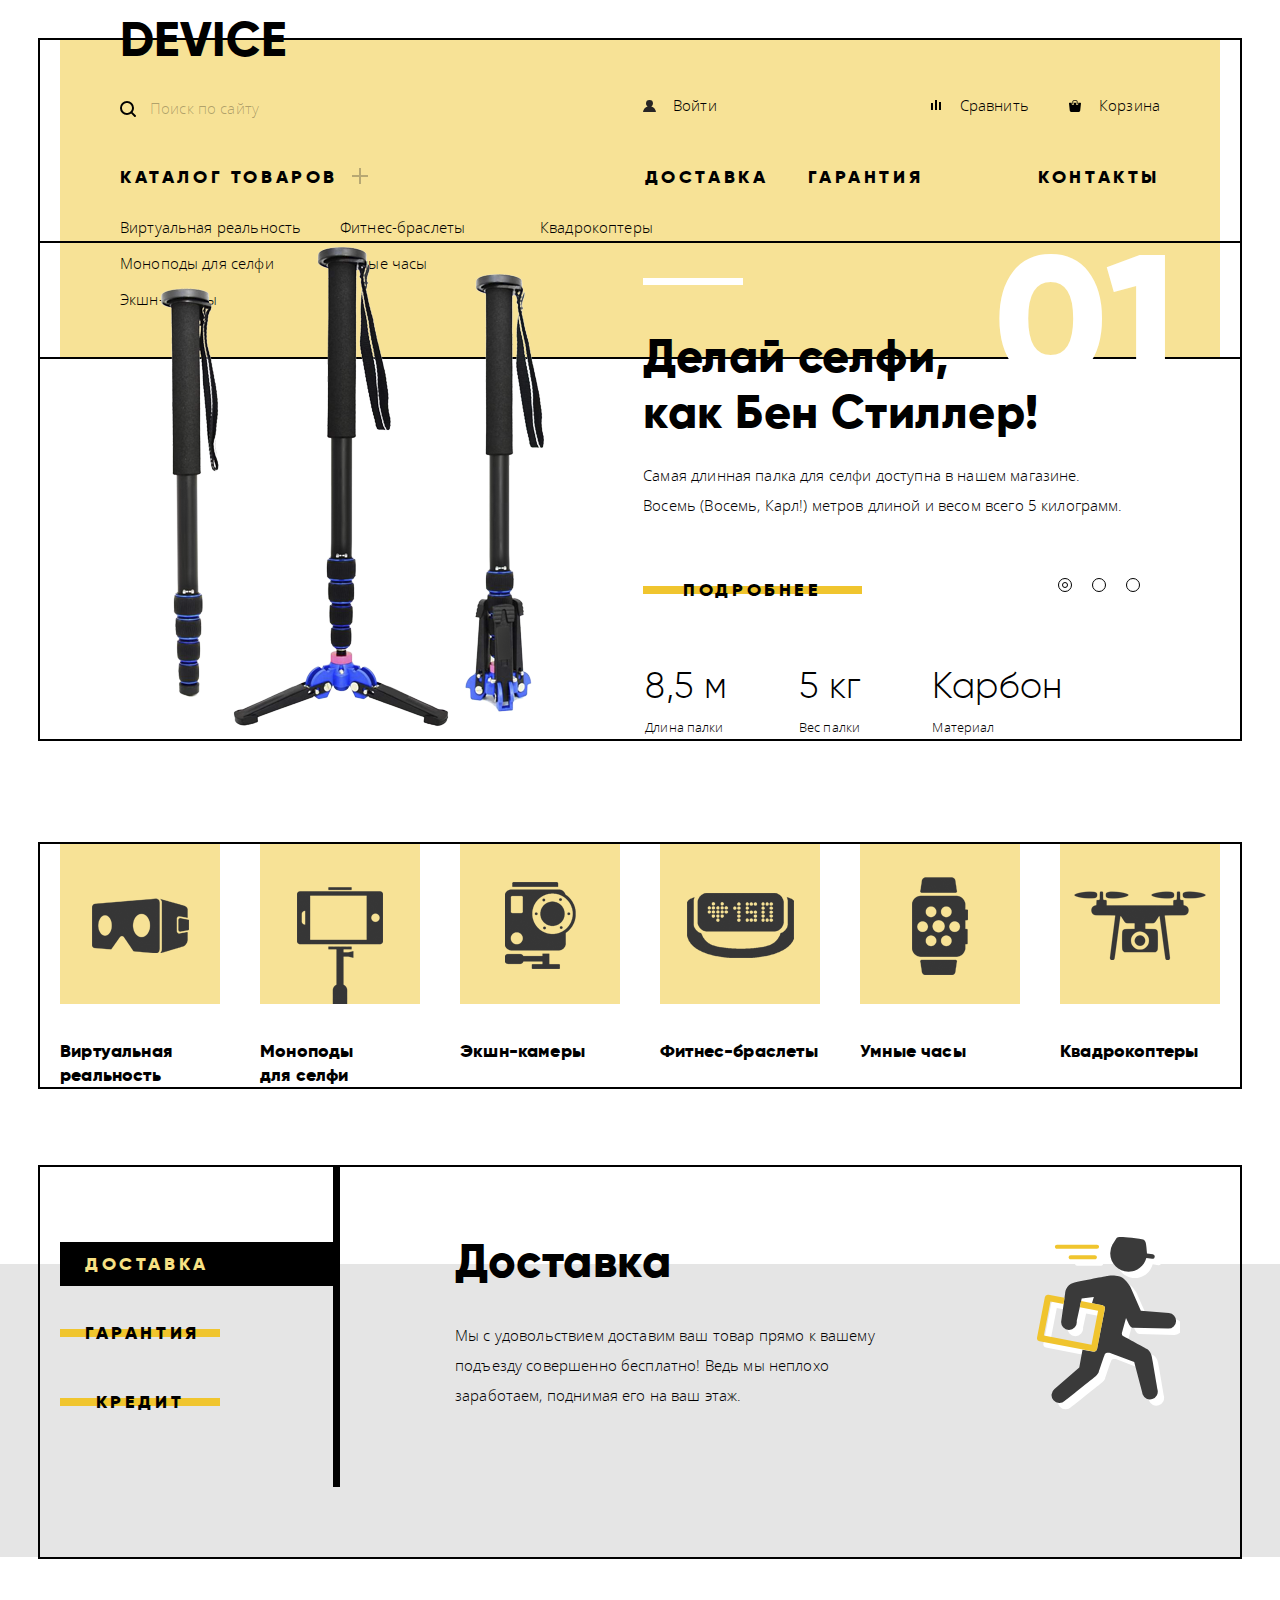
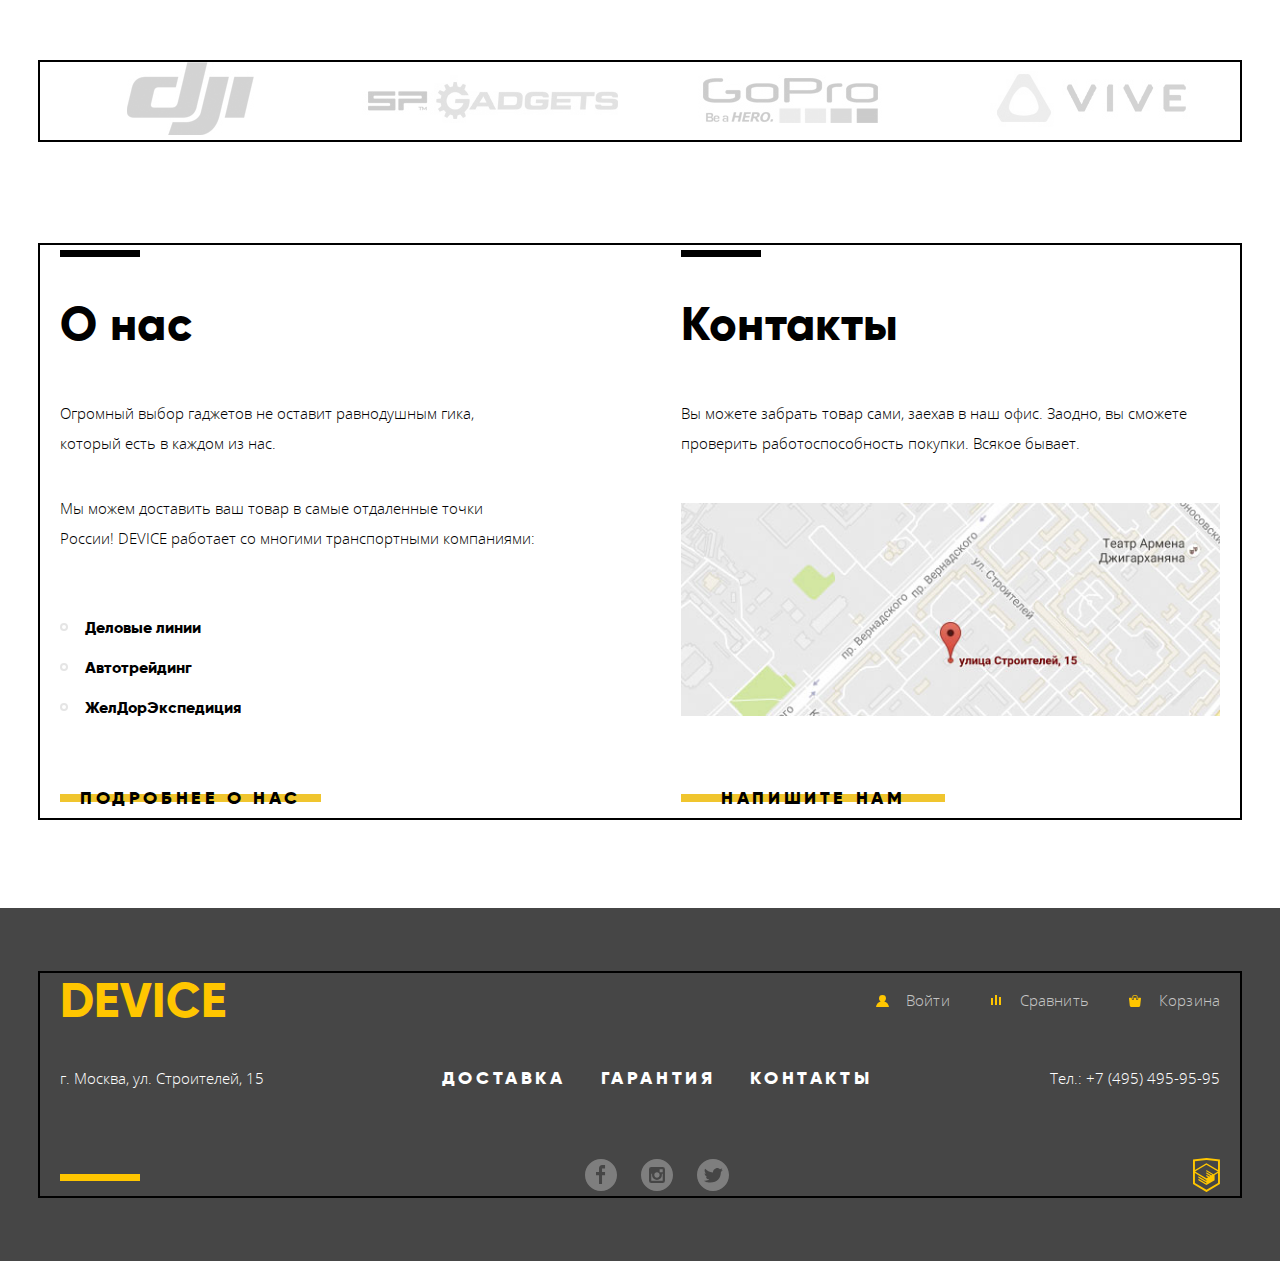
==== commit 8e322125: "ну когда же меня закончат.." ====
--- a/index.html
+++ b/index.html
@@ -62,85 +62,88 @@
       <main class="mane-page">
         <h1 class="visually-hidden">Девайсы и гаджеты</h1>
 
-        <section class="container slider-promo">
+        <section class="container slider">
           <h2 class="visually-hidden">Популярные товары</h2>
-
-          <div class="slide-1" title="Палка для селфи">
-            <div class="flex">
-              <div class="flex-item-1">
-                <img src="img/slider-1.png" width="384" height="486" alt="Палка для селфи">
-              </div>
-
-              <div class="flex-item-2">
-                <p class="slider-promo-title">Делай селфи,<br>
-                  как Бен Стиллер!</p>
-                <p class="slider-promo-content">Самая длинная палка для селфи доступна в нашем магазине.<br>
-                  Восемь (Восемь, Карл!) метров длиной и весом всего 5 килограмм.</p>
-                <a class="btn slider-promo-link" href="#">Подробнее</a>
-                <table class="slider-promo-table" title="Технические характеристики">
-                  <tr>
-                    <td>8,5 м</td>
-                    <td>5 кг</td>
-                    <td>Карбон</td>
-                  </tr>
-                  <tr>
-                    <th>Длина палки</th>
-                    <th>Вес палки</th>
-                    <th>Материал</th>
-                  </tr>
-                </table>
-              </div>
-            </div>
-          </div>
-
-          <div class="slide-2" title="Фитнес-браслет">
-            <div class="flex">
-              <div class="flex-item-1">
-                <img src="img/slider-2.png" width="345" height="485" alt="Фитнес-браслет">
-              </div>
-
-              <div class="flex-item-2">
-                <p class="slider-promo-title">Худеем<br>
-                  правильно!</p>
-                <p class="slider-promo-content">Мотивирующие фитнес-браслеты помогут найти в себе силы<br>
-                  не пропускать занятия и соблюдать диету.</p>
-                <a class="btn slider-promo-link" href="#">Подробнее</a>
-                <table class="slider-promo-table" title="Технические характеристики">
-                  <tr>
-                    <td>48 часов</td>
-                  </tr>
-                  <tr>
-                    <th>Без подзарядки</th>
-                  </tr>
-                </table>
-              </div>
-            </div>
-          </div>
-
-          <div class="slide-3" title="Квадрокоптер">
-            <div class="flex">
-              <div class="flex-item-1">
-                <img src="img/slider-3.png" width="526" height="334" alt="Квадрокоптер">
-              </div>
-              <div class="flex-item-2">
-                <p  class="slider-promo-title">Порхает как бабочка,<br>
-                  жалит как пчела!</p>
-                <p class="slider-promo-content">Этот обычный, на первый взгляд, квадрокоптер оснащен<br>
-                  мощным лазером, замаскированным под стандартную камеру.</p>
-                <a class="btn slider-promo-link" href="#">Подробнее</a>
-                <table class="slider-promo-table" title="Технические характеристики">
-                  <tr>
-                    <td>800 м</td>
-                    <td>50 м</td>
-                  </tr>
-                  <tr>
-                    <th>Дальность полета</th>
-                    <th>Радиус поражения</th>
-                  </tr>
-                </table>
-              </div>
-            </div>
-          </div>
+          <div class="slider-controls">
+            <i class="active"></i>
+            <i></i>
+            <i></i>
+          </div>
+
+          <ul class="slider-list">
+            <li class="slider-item slider--1" title="Палка для селфи">
+              <div class="flex">
+                <div class="flex-item--1">
+                  <img src="img/slider-1.png" width="384" height="486" alt="Палка для селфи">
+                </div>
+                <div class="flex-item--2">
+                  <h3>Делай селфи,<br>
+                  как Бен Стиллер!</h3>
+                  <p>Самая длинная палка для селфи доступна в нашем магазине.<br>
+                    Восемь (Восемь, Карл!) метров длиной и весом всего 5 килограмм.</p>
+                  <a class="btn btn-slider" href="#">Подробнее</a>
+                  <table class="property-table" title="Технические характеристики">
+                    <tr>
+                      <td>8,5 м</td>
+                      <td>5 кг</td>
+                      <td>Карбон</td>
+                    </tr>
+                    <tr>
+                      <th>Длина палки</th>
+                      <th>Вес палки</th>
+                      <th>Материал</th>
+                    </tr>
+                  </table>
+                </div>
+              </div>
+            </li>
+            <li class="slider-item slider--2" title="Фитнес-браслет">
+              <div class="flex">
+                <div class="flex-item--1">
+                  <img src="img/slider-2.png" width="345" height="485" alt="Фитнес-браслет">
+                </div>
+                <div class="flex-item--2">
+                  <h3>Худеем<br>
+                    правильно!</h3>
+                  <p>Мотивирующие фитнес-браслеты помогут найти в себе силы<br>
+                    не пропускать занятия и соблюдать диету.</p>
+                  <a class="btn btn-slider" href="#">Подробнее</a>
+                  <table class="property-table" title="Технические характеристики">
+                    <tr>
+                      <td>48 часов</td>
+                    </tr>
+                    <tr>
+                      <th>Без подзарядки</th>
+                    </tr>
+                  </table>
+                </div>
+              </div>
+            </li>
+            <li class="slider-item slider--3" title="Квадрокоптер">
+              <div class="flex">
+                <div class="flex-item--1">
+                  <img src="img/slider-3.png" width="526" height="334" alt="Квадрокоптер">
+                </div>
+                <div class="flex-item--2">
+                  <h3>Порхает как бабочка,<br>
+                    жалит как пчела!</h3>
+                  <p>Этот обычный, на первый взгляд, квадрокоптер оснащен<br>
+                    мощным лазером, замаскированным под стандартную камеру.</p>
+                  <a class="btn btn-slider" href="#">Подробнее</a>
+                  <table class="property-table" title="Технические характеристики">
+                    <tr>
+                      <td>800 м</td>
+                      <td>50 м</td>
+                    </tr>
+                    <tr>
+                      <th>Дальность полета</th>
+                      <th>Радиус поражения</th>
+                    </tr>
+                  </table>
+                </div>
+              </div>
+            </li>
+          </ul>
         </section>
 
         <section class="container product-catalog">
@@ -176,36 +179,33 @@
 
         </section>
 
-        <section class="services">
-          <div class="container">
-            <div class="services-tabs">
+        <section class="block-service">
+          <div class="container flex">
+
               <h2 class="visually-hidden">Услуги</h2>
-              <ul class="services-list">
-                <li><a class="services-link" href="#delivery-content">Доставка</a></li>
-                <li><a class="services-link" href="#warranty-content">Гарантия</a></li>
-                <li><a class="services-link" href="#">Кредит</a></li>
+              <input class="visually-hidden" type="radio" id="service-1" name="toggle" checked>
+              <input class="visually-hidden" type="radio" id="service-2" name="toggle">
+              <input class="visually-hidden" type="radio" id="service-3" name="toggle">
+              <div class="service-tabs">
+                <label class="service-tabs-item service-tabs-item--1" for="service-1">Доставка</label>
+                <label class="service-tabs-item service-tabs-item--2" for="service-2">Гарантия</label>
+                <label class="service-tabs-item service-tabs-item--3" for="service-3">Кредит</label>
+              </div>
+              <ul class="service-list">
+                <li class="service-item">
+                  <h2>Доставка</h2>
+                  <p>Мы с удовольствием доставим ваш товар прямо к вашему подъезду совершенно бесплатно! Ведь мы неплохо заработаем, поднимая его на ваш этаж.</p>
+                </li>
+                <li class="service-item">
+                  <h2>Гарантия</h2>
+                  <p>Если из-за возгорания купленного у нас товара у вас сгорит дом — не переживайте, мы выдадим вам новый. Товар, не дом, конечно же.</p>
+                </li>
+                <li class="service-item">
+                  <h2>Кредит</h2>
+                  <p>Залезть в долговую яму стало проще! Кредитные консультанты подберут для вас наиболее выгодные условия кредита. Выгодные для нашего банка, разумеется.</p>
+                </li>
               </ul>
-              <div class="services-content">
-                <div class="delivery-content" id="delivery-content">
-                  <h2>Доставка</h2>
-                  <p>Мы с удовольствием доставим ваш товар прямо к вашему<br>
-                    подъезду совершенно бесплатно! Ведь мы неплохо заработаем, поднимая его<br>
-                    на ваш этаж.</p>
-                </div>
-                <div class="warranty-content" id="warranty-content">
-                  <h2>Гарантия</h2>
-                  <p>Если из-за возгорания купленного у нас товара у вас сгорит<br>
-                    дом — не переживайте, мы выдадим вам новый.<br>
-                    Товар, не дом, конечно же.</p>
-                </div>
-                <div class="credit-content" id="credit-content">
-                  <h2>Кредит</h2>
-                  <p>Залезть в долговую яму стало проще! Кредитные<br>
-                    консультанты подберут для вас наиболее выгодные<br>
-                    условия кредита. Выгодные для нашего банка, разумеется.</p>
-                </div>
-              </div>
-            </div>
+
           </div>
 
         </section>
@@ -239,7 +239,7 @@
         </div>
 
         <div class="container block-info">
-          <div class="wrapper flex">
+          <div class="flex">
             <section class="block-about-us">
               <h2>О нас</h2>
               <p>Огромный выбор гаджетов не оставит равнодушным гика,<br>
@@ -251,7 +251,7 @@
                 <li><a href="#">Автотрейдинг</a></li>
                 <li><a href="#">ЖелДорЭкспедиция</a></li>
               </ul>
-              <a class="btn block-info-link" href="#">Подробнее о нас</a>
+              <a class="btn btn-block-info" href="#">Подробнее о нас</a>
             </section>
 
             <section class="block-contacts">
@@ -259,22 +259,29 @@
               <p>Вы можете забрать товар сами, заехав в наш офис. Заодно, вы сможете<br>
                 проверить работоспособность покупки. Всякое бывает.</p>
               <img src="img/map.jpg" width="560" height="222" alt="г. Москва, ул. Строителей, 15">
-              <a class="btn block-info-link" href="#">Напишите нам</a>
-
-              <div class="modal">
+              <section class="modal modal-map">
+                <h3 class="visually-hidden">Как до нас добраться</h3>
+                <!--<iframe src="https://yandex.ru/map-widget/v1/-/CBexaIg60D" width="960" height="560" frameborder="0"></iframe>-->
+                <iframe src="https://www.google.com/maps/embed?pb=!1m18!1m12!1m3!1d2249.1125488779985!2d37.527429316262506!3d55.6870309805358!2m3!1f0!2f0!3f0!3m2!1i1024!2i768!4f13.1!3m3!1m2!1s0x46b54cf65f5c8955%3A0x694710ccd55501e!2z0YPQuy4g0KHRgtGA0L7QuNGC0LXQu9C10LksIDE1LCDQnNC-0YHQutCy0LAsIDExOTMxMQ!5e0!3m2!1sru!2sru!4v1522188762557" width="960" height="550" frameborder="0" style="border:0" allowfullscreen></iframe>
+                <button class="modal-close" type="button">Закрыть</button>
+              </section>
+              <a class="btn btn-block-info" href="#">Напишите нам</a>
+              <div class="modal modal-feedback">
                 <form class="feedback" action="#" method="post">
-
-                  <label class="feedback-label-field" for="username-field">Ваше имя:</label>
-                  <input type="text" name="username" placeholder="Имя Фамилия" id="username-field">
-
-                  <label for="email-field">Ваш e-mail:</label>
-                  <input type="email" name="email" placeholder="email@example.com" id="email-field">
-
-                  <label for="letter-field">Текст письма:</label>
-                  <textarea name="letter" placeholder="В свободной форме" id="letter-field"></textarea>
-
-                  <input class="btn" type="submit" name="send" value="Отправить">
+                  <p>
+                    <label class="feedback-label-field" for="username-field">Ваше имя:</label>
+                    <input type="text" name="username" placeholder="Имя Фамилия" id="username-field">
+                  </p>
+
+                  <p><label for="email-field">Ваш e-mail:</label>
+                  <input type="email" name="email" placeholder="email@example.com" id="email-field"></p>
+
+                  <p><label for="letter-field">Текст письма:</label>
+                  <textarea name="letter" placeholder="В свободной форме" id="letter-field"></textarea></p>
+
+                  <button class="btn" type="submit">Отправить</button>
                 </form>
+                <button class="modal-close" type="button">Закрыть</button>
               </div>
             </section>
           </div>
--- a/css/style.css
+++ b/css/style.css
@@ -29,11 +29,13 @@
 *,
 *::before,
 *::after {
-  box-sizing: inherit;
+  -webkit-box-sizing: inherit;
+          box-sizing: inherit;
 }
 
 html {
-  box-sizing: border-box;
+  -webkit-box-sizing: border-box;
+          box-sizing: border-box;
 }
 
 body {
@@ -51,13 +53,13 @@
   height: auto;
 }
 
-
-
 .container {
   margin: 0 auto;
   padding-left: 20px;
   padding-right: 20px;
+
   width: 1200px;
+
   outline: 2px solid black;
 }
 
@@ -69,8 +71,13 @@
   margin: -1px;
 }
 
+/*  GENERAL STYLE BUTTON  */
 .btn {
+  position: relative;
+  z-index: 0;
   display: inline-block;
+  padding: 8px 40px;
+
   height: 40px;
 
   font-family: "Gilroy", Arial, sans-serif;
@@ -81,8 +88,33 @@
   text-transform: uppercase;
   text-align: center;
   letter-spacing: 0.2em;
-
+}
+
+.btn::before {
+  content: "";
+  position: absolute;
+  top: 40%;
+  left: 0px;
+  height: 8px;
+  width: 100%;
   background-color: #f0c52e;
+  z-index: -1;
+  -webkit-transition: all 300ms ease;
+       -o-transition: all 300ms ease;
+          transition: all 300ms ease;
+}
+
+.btn:hover::before {
+  top: 0px;
+  height: 100%;
+  -webkit-transition: all 300ms ease;
+       -o-transition: all 300ms ease;
+          transition: all 300ms ease;
+}
+
+.btn:active::before {
+  top: 0px;
+  height: 100%;
 }
 
 .btn:hover {
@@ -96,7 +128,6 @@
 /*Здесь начинается стилизация хедера*/
 .main-header {
   margin-top: 40px;
-  margin-bottom: 40px;
 }
 
 .main-navigation {
@@ -107,10 +138,17 @@
 
   background-color: #f7e296;
 }
+
 .main-navigation .flex {
+  display: -webkit-box;
+  display: -ms-flexbox;
   display: flex;
-  justify-content: space-between;
-  align-items: flex-start;
+  -webkit-box-pack: justify;
+     -ms-flex-pack: justify;
+   justify-content: space-between;
+  -webkit-box-align: start;
+     -ms-flex-align: start;
+        align-items: flex-start;
 }
 
 a.main-navigation-logo {
@@ -131,10 +169,11 @@
   color: rgba(0, 0, 0, 0.3);
 }
 
-/*  Поиск по сайту  */
+/*  ПОИСК ПО САЙТУ  */
 .navigation-item {
   margin-bottom: 35px;
 }
+
 .search input[type="search"] {
   width: 355px;
   padding-top: 10px;
@@ -159,7 +198,7 @@
 }
 
 .search input[type="submit"] {
-  display: none;
+  opacity: 0;
   position: absolute;
   top: 0;
   right: 0;
@@ -175,22 +214,23 @@
 }
 
 .search input[type="search"]:focus + input[type="submit"] {
-  display: block;
-  color: #000000;
-  background-color: rgba(0, 0, 0, 0);
-}
-
-.search input[type="search"]:focus + input[type="submit"]:hover {
-  display: block;
+  opacity: 1;
+}
+
+.search input[type="submit"]:hover {
+  opacity: 1;
   color: #ffffff;
   background-color: rgba(0, 0, 0, 1);
 }
 
-.search input[type="search"]:focus + input[type="submit"]:active {
-  display: block;
+.search input[type="submit"]:active,
+.search input[type="submit"]:focus {
+  opacity: 1;
   color: rgba(255, 255, 255, 0.3);
-}
-
+  background-color: rgba(0, 0, 0, 1);
+}
+
+/*  PLACEHOLDER   */
 .search input[type="search"]::-webkit-input-placeholder {
   font-family: "OpenSans", Arial, sans-serif;
   font-weight: 300;
@@ -278,8 +318,12 @@
 
 /*  Меню пользователя */
 .user-menu {
+  display: -webkit-box;
+  display: -ms-flexbox;
   display: flex;
-  align-items: center;
+  -webkit-box-align: center;
+     -ms-flex-align: center;
+        align-items: center;
   margin: 0;
   padding: 0;
   list-style: none;
@@ -314,6 +358,7 @@
   position: relative;
   padding-left: 30px;
 }
+
 .login-link::before,
 .username-link::before {
   content: "";
@@ -429,12 +474,14 @@
 }
 
 .down + .submenu {
-      margin-top: 20px;
+  margin-top: 20px;
 }
 
 .submenu {
   margin: 0;
   padding: 0;
+  display: -webkit-box;
+  display: -ms-flexbox;
   display: flex;
 }
 
@@ -471,6 +518,8 @@
 
 /*  Услуги  */
 .services-navigation {
+  display: -webkit-box;
+  display: -ms-flexbox;
   display: flex;
   margin: 0;
   padding: 0;
@@ -507,43 +556,49 @@
 
 
 /*Здесь начинается стилизация слайдера*/
-.slider-promo {
+.slider {
+  position: relative;
+
+  margin-top: -130px;
   padding-left: 60px;
   padding-right: 60px;
-}
-
-.slide-1 .flex,
-.slide-2 .flex,
-.slide-3 .flex {
+
+  z-index: 0;
+}
+
+.slider-list .flex {
+  display: -webkit-box;
+  display: -ms-flexbox;
   display: flex;
-  justify-content: space-between;
-}
-
-.slide-1,
-.slide-2,
-.slide-3 {
+  -webkit-box-pack: justify;
+     -ms-flex-pack: justify;
+   justify-content: space-between;
+}
+
+.slider-item {
+  display: none;
   margin-bottom: 105px;
 }
 
-.flex-item-1 {
-  padding-left: 80px;
+.slider-item:nth-child(1) {
+  display: block;
+}
+
+.flex-item--1 {
+  padding-left: 20px;
   width: 560px;
 }
 
-.flex-item-2 {
-  padding-right: 80px;
+.flex-item--2 {
   width: 600px;
 }
 
-.slide-3 .flex-item-1 {
+.slider--3 .flex-item--1 {
   padding-left: 0px;
 }
 
-.slide-3 .flex-item-2 {
-  padding-right: 0px;
-}
-
-.slider-promo-title {
+.slider-list h3 {
+  position: relative;
   margin: 0;
   margin-top: 85px;
 
@@ -554,7 +609,68 @@
   letter-spacing: 0.01em;
 }
 
-.slider-promo-content {
+.slider-list h3::before {
+  content: "";
+
+  position: absolute;
+  top: -50px;
+  display: block;
+
+  width: 100px;
+  height: 7px;
+
+  background-color: #ffffff;
+}
+
+.slider--1 h3::after {
+  content: "01";
+
+  position: absolute;
+  top: -35px;
+  right: 0;
+
+
+  font-family: inherit;
+  font-size: 180px;
+  letter-spacing: 0.01em;
+  color: #ffffff;
+
+  z-index: -1;
+}
+
+.slider--2 h3::after {
+  content: "02";
+
+  position: absolute;
+  top: -35px;
+  right: 0;
+
+
+  font-family: inherit;
+  font-size: 180px;
+  letter-spacing: 0.01em;
+  color: #ffffff;
+
+  z-index: -1;
+}
+
+.slider--3 h3::after {
+  content: "03";
+
+  position: absolute;
+  top: -35px;
+  right: 0;
+
+
+  font-family: inherit;
+  font-size: 180px;
+  letter-spacing: 0.01em;
+  color: #ffffff;
+
+  z-index: -1;
+}
+
+.slider-list p {
   margin: 0;
   margin-top: 20px;
 
@@ -565,32 +681,31 @@
   letter-spacing: 0.01em;
 }
 
-.slider-promo-link {
+.btn-slider {
   margin-top: 50px;
-  width: 220px;
-}
-
-.slider-promo-table {
+}
+
+.property-table {
   margin-top: 50px;
   text-align: left;
 }
 
-.slider-promo-table td {
+.property-table td {
   padding: 0;
   padding-right: 70px;
 
-  font-family: "Gilroy";
+  font-family: "Gilroy", Arial, sans-serif;
   font-weight: 300;
   font-size: 36px;
   line-height: 48px;
   letter-spacing: 0.01em;
 }
 
-.slider-promo-table td:last-child {
+.property-table td:last-child {
   padding-right: 0;
 }
 
-.slider-promo-table th {
+.property-table th {
   padding: 0;
   padding-top: 5px;
   padding-right: 70px;
@@ -601,8 +716,51 @@
   line-height: 20px;
   letter-spacing: 0.01em;
 }
-/*Здесь заканчивается стилизация слайдера. Не реализованы переключатели слайдера.*/
-
+
+/*  переключатели слайдера  */
+.slider-controls {
+  position: absolute;
+
+  right: 0;
+  bottom: 147px;
+  margin-right: 100px;
+
+  text-align: center;
+  font-size: 0;
+}
+
+.slider-controls i {
+  position: relative;
+
+  display: inline-block;
+  padding: 6px;
+
+  border: 1px solid #000000;
+  border-radius: 50%;
+  background-color: #ffffff;
+  cursor: pointer;
+}
+
+.slider-controls i:not(:last-child) {
+  margin-right: 20px;
+}
+
+.slider-controls .active::after {
+  content: "";
+
+  position: absolute;
+  top: 3px;
+  left: 3px;
+  z-index: 1;
+
+  width: 6px;
+  height: 6px;
+
+  border: 1px solid #000000;
+  border-radius: 50%;
+  background: #ffffff;
+}
+/*Здесь заканчивается стилизация слайдера.*/
 
 
 /*Здесь начинается стилизация блока товарных категорий*/
@@ -611,8 +769,12 @@
 }
 
 .product-catalog-list {
+  display: -webkit-box;
+  display: -ms-flexbox;
   display: flex;
-  justify-content: center;
+  -webkit-box-pack: center;
+     -ms-flex-pack: center;
+   justify-content: center;
   margin: 0;
   padding: 0;
 
@@ -678,51 +840,128 @@
 
 
 /*  Здесь начинается стилизация Табов   */
-.services {
+.block-service {
   margin-bottom: 105px;
 
-  background-color: #e5e5e5;
-}
-
-.services-tabs {
+  /*background: -webkit-gradient(linear, left top, left bottom, color-stop(25%, #ffffff), color-stop(25%, #e5e5e5), color-stop(75%, #e5e5e5));*/
+
+  background: -webkit-linear-gradient(top, #ffffff 25%, #e5e5e5 25%, #e5e5e5 75%);
+
+  background: -o-linear-gradient(top, #ffffff 25%, #e5e5e5 25%, #e5e5e5 75%);
+
+  background: linear-gradient(to bottom, #ffffff 25%, #e5e5e5 25%, #e5e5e5 75%);
+}
+
+.block-service .flex {
+  display: -webkit-box;
+  display: -ms-flexbox;
   display: flex;
-}
-
-.services-list {
-  margin: 0;
-  padding-right: 115px;
+  min-height: 390px;
+}
+
+.service-tabs {
+  position: relative;
+  margin: 0;
   padding: 0;
-
-  width: 278px;
+  padding-top: 75px;
+
+  width: 280px;
 
   list-style: none;
-  border-right: 7px solid #000000;
-}
-
-.services-link {
+}
+
+.service-tabs::after {
+  content: "";
+
+  position: absolute;
+  top: 0;
+  right: 0;
+  display: block;
+
+  width: 7px;
+  height: 320px;
+
+  background-color: #000000;
+}
+
+.service-tabs-item {
+  position: relative;
+  display: block;
+  margin-bottom: 25px;
+  padding: 10px 25px;
+
+  z-index: 0;
+
+  width: 160px;
+
   font-family: "Gilroy", Arial, sans-serif;
   font-weight: 800;
   font-size: 18px;
   line-height: 24px;
   text-transform: uppercase;
-  text-decoration: none;
-  letter-spacing: 0.02em;
+  text-align: center;
+  letter-spacing: 0.2em;
   color: #000000;
 
+  cursor: pointer;
+}
+
+.service-tabs-item::before {
+  content: "";
+
+  position: absolute;
+  top: 40%;
+  left: 0px;
+  bottom: 0px;
+
+  width: 100%;
+  height: 8px;
+
   background-color: #f0c52e;
-}
-
-.services-link:hover {
+
+  z-index: -1;
+  -webkit-transition: all 300ms ease;
+       -o-transition: all 300ms ease;
+          transition: all 300ms ease;
+}
+
+.service-tabs-item:hover {
   color: #000000;
 }
 
-.services-link:active {
+.service-tabs-item:hover::before {
+  top: 0px;
+  height: 100%;
+  -webkit-transition: all 200ms ease;
+       -o-transition: all 200ms ease;
+          transition: all 200ms ease;
+}
+
+.service-tabs-item:active {
   color: #f7e184;
-
+}
+
+.service-tabs-item:active::before {
+  top: 0px;
+  height: 100%;
+  width: 280px;
   background-color: #000000;
-}
-
-.services-content h2 {
+  -webkit-transition: none;
+       -o-transition: none;
+          transition: none;
+}
+
+.service-list {
+  margin: 0;
+  margin-top: 70px;
+  padding-left: 115px;
+
+  width: 880px;
+
+  list-style: none;
+}
+
+.service-list h2 {
   margin: 0;
 
   font-family: "Gilroy", Arial, sans-serif;
@@ -732,7 +971,7 @@
   letter-spacing: 0.5px;
 }
 
-.services-content p {
+.service-list p {
   margin: 0;
   margin-top: 35px;
 
@@ -743,26 +982,63 @@
   letter-spacing: 0.01em;
 }
 
-.delivery-content {
+.service-item {
+  display: none;
+  margin-right: 40px;
+  padding-right: 275px;
+}
+
+#service-1:checked ~ .service-list .service-item:nth-child(1) {
+  display: block;
+}
+
+#service-2:checked ~ .service-list .service-item:nth-child(2) {
+  display: block;
+}
+
+#service-3:checked ~ .service-list .service-item:nth-child(3) {
+  display: block;
+}
+
+#service-1:checked ~ .service-tabs .service-tabs-item--1::before,
+#service-2:checked ~ .service-tabs .service-tabs-item--2::before,
+#service-3:checked ~ .service-tabs .service-tabs-item--3::before {
+  top: 0;
+  height: 100%;
+  width: 280px;
+  background-color: #000000;
+  -webkit-transition: none;
+       -o-transition: none;
+          transition: none;
+}
+
+#service-1:checked ~ .service-tabs .service-tabs-item--1,
+#service-2:checked ~ .service-tabs .service-tabs-item--2,
+#service-3:checked ~ .service-tabs .service-tabs-item--3 {
+  color: #f7e184;
+}
+
+.service-item:nth-child(1) {
   background-image: url(../img/delivery.svg);
   background-repeat: no-repeat;
   background-position: right center;
-}
-
-.warranty-content {
+  background-size: contain;
+}
+
+.service-item:nth-child(2) {
   background-image: url(../img/warranty.svg);
   background-repeat: no-repeat;
   background-position: right center;
-}
-
-.credit-content {
+  background-size: contain;
+}
+
+.service-item:nth-child(3) {
   background-image: url(../img/credit.svg);
   background-repeat: no-repeat;
   background-position: right center;
+  background-size: contain;
 }
 /*Здесь заканчивается стилизация Табов*/
-
-
 
 
 /*Здесь начинается стилизация брендов*/
@@ -774,9 +1050,17 @@
   margin: 0;
   padding: 0;
 
+  display: -webkit-box;
+
+  display: -ms-flexbox;
+
   display: flex;
-  justify-content: center;
-  align-items: center;
+  -webkit-box-pack: center;
+     -ms-flex-pack: center;
+   justify-content: center;
+  -webkit-box-align: center;
+     -ms-flex-align: center;
+        align-items: center;
 
   list-style: none;
 }
@@ -797,12 +1081,14 @@
 }
 
 .brands a {
-  filter: grayscale(100%);
+  -webkit-filter: grayscale(100%);
+          filter: grayscale(100%);
   opacity: 0.2;
 }
 
 .brands a:hover {
-  filter: none;
+  -webkit-filter: none;
+          filter: none;
   opacity: 1;
 }
 
@@ -815,26 +1101,34 @@
 /*Здесь начинается стилизация блоков О нас и Контакты*/
 .block-info {
   margin-bottom: 90px;
+  padding-top: 55px;
 }
 
 .block-info .flex {
-    display: flex;
+  display: -webkit-box;
+  display: -ms-flexbox;
+  display: flex;
 }
 
 .block-about-us {
   width: 500px;
+  margin-right: 140px;
 }
 
 .block-contacts {
   width: 560px;
 }
 
-.block-info-link {
-  width: 260px;
+.block-about-us .btn {
+  padding: 8px 20px;
 }
 
 .block-about-us h2,
 .block-contacts h2 {
+  position: relative;
+  margin: 0;
+  margin-bottom: 50px;
+
   font-family: "Gilroy", Arial, sans-serif;
   font-weight: 800;
   font-size: 47px;
@@ -842,8 +1136,23 @@
   letter-spacing: 0.01em;
 }
 
+.block-about-us h2:first-child::before,
+.block-contacts h2:first-child::before {
+  content: "";
+
+  position: absolute;
+  top: -50px;
+  display: block;
+  width: 80px;
+  height: 7px;
+  background-color: #000000;
+}
+
 .block-about-us p,
 .block-contacts p {
+  margin: 0;
+  margin-bottom: 35px;
+
   font-family: "OpenSans", Arial, sans-serif;
   font-weight: 300;
   font-size: 15px;
@@ -851,6 +1160,11 @@
 }
 
 .transport-company {
+  margin: 0;
+  margin-bottom: 50px;
+  padding: 0;
+  padding-top: 20px;
+
   font-family: "Gilroy", Arial, sans-serif;
   font-weight: 800;
   font-size: 16px;
@@ -859,34 +1173,177 @@
   list-style: none;
 }
 
+.transport-company>li {
+  position: relative;
+  padding-left: 25px;
+}
+
+.transport-company>li::before {
+  content: "";
+
+  position: absolute;
+  top: 15px;
+  left: 0px;
+
+  width: 8px;
+  height: 8px;
+  border: 2px solid #e5e5e5;
+  border-radius: 50%;
+}
+
 .transport-company a {
   color: #000000;
   text-decoration: none;
 }
 
-.feedback > label {
+.block-contacts img {
+  padding-top: 10px;
+  margin-bottom: 57px;
+}
+
+/*  КАРТА */
+.modal-map {
+  top: 50%;
+  left: 50%;
+
+  display: none;
+
+  width: 960px;
+  height: 560px;
+
+  margin-top: -280px;
+  margin-left: -480px;
+  z-index: 1;
+}
+
+.modal-map p {
+  margin: 0;
+}
+
+/*  ВСПЛЫВАЮЩАЯ ФОРМА ОБРАТНОЙ СВЯЗИ  */
+.modal {
+  position: fixed;
+  background-color: #ffffff;
+
+  -webkit-box-shadow: 0 10px 20px rgba(0, 0, 0, 0.2);
+
+          box-shadow: 0 10px 20px rgba(0, 0, 0, 0.2);
+}
+.modal-feedback {
+  top: 180px;
+  left: 50%;
+
+  display: none;
+
+  width: 960px;
+  margin-left: -480px;
+  padding: 95px 100px;
+  z-index: 1;
+}
+
+.modal-close {
+  position: absolute;
+  top: 20px;
+  right: 20px;
+  padding: 0;
+
+  width: 55px;
+  height: 55px;
+
+  font-size: 0;
+
+  background-color: rgba(240, 197, 46, 0.5);
+  border: 0;
+  border-radius: 50%;
+
+  cursor: pointer;
+}
+
+.modal-close::before,
+.modal-close::after {
+  content: "";
+
+  position: absolute;
+  top: 25px;
+  left: 13px;
+
+  width: 30px;
+  height: 3px;
+
+  background-color: #ffffff;
+}
+
+.modal-close::before {
+  -webkit-transform: rotate(45deg);
+      -ms-transform: rotate(45deg);
+          transform: rotate(45deg);
+}
+
+.modal-close::after {
+  -webkit-transform: rotate(-45deg);
+      -ms-transform: rotate(-45deg);
+          transform: rotate(-45deg);
+}
+
+.modal-feedback p {
+  display: inline-block;
+  margin: 0;
+  margin-bottom: 35px;
+}
+
+.modal-feedback p:nth-child(1) {
+  margin-right: 35px;
+}
+
+.modal-feedback p:nth-child(3) {
+  width: 100%;
+}
+
+.feedback label {
+  display: block;
+  margin-bottom: 10px;
+
   font-family: "Gilroy", Arial, sans-serif;
   font-weight: 800;
   font-size: 18px;
   line-height: 24px;
 }
 
-.feedback > input,
-.feedback > textarea {
+.feedback input[type="text"],
+.feedback input[type="email"] {
+  width: 360px;
+  height: 50px;
+}
+
+.feedback textarea[name="letter"] {
+  width: 760px;
+  height: 155px;
+  resize: none;
+}
+
+.feedback input[type="text"],
+.feedback input[type="email"],
+.feedback textarea[name="letter"] {
+  padding: 15px 20px;
+
   border: none;
-
   background-color: rgba(234, 234, 234, 0.5);
 }
 
-.feedback > input:hover,
-.feedback > textarea:hover {
-  background-color: rgba(234, 234, 234, 1);
-}
-
-.feedback > input:focus,
-.feedback > textarea:focus {
-  background-color: rgba(234, 234, 234, 0.5);
-  outline: 3px solid #f7e296;
+.feedback input[type="text"]:hover,
+.feedback input[type="email"]:hover,
+.feedback textarea[name="letter"]:hover {
+  background-color: rgba(234, 234, 234, 0.8);
+}
+
+.feedback input[type="text"]:active,
+.feedback input[type="email"]:active,
+.feedback textarea[name="letter"]:active,
+.feedback input[type="text"]:focus,
+.feedback input[type="email"]:focus,
+.feedback textarea[name="letter"]:focus {
+  background-color: rgba(255, 255, 255, 1);
+  outline: 3px solid rgba(240, 197, 46, 0.5);
 }
 
 .feedback input[type="text"]::-webkit-input-placeholder,
@@ -969,15 +1426,35 @@
 .feedback textarea[name="letter"]:focus:-ms-input-placeholder {
  color: rgba(70, 70, 70, 1);
 }
+
+.feedback button[class="btn"] {
+  border: none;
+  background: none;
+}
 /*Здесь заканчивается стилизация блоков О нас и Контакты*/
 
 
-
-
 /*здесь начинается стилизация страницы catalog.html*/
+.catalog-background {
+  /*background: -webkit-gradient(linear, left top, right top, color-stop(30%, #efefef), color-stop(30%, #ffffff), color-stop(70%, #ffffff));*/
+  background: -webkit-linear-gradient(left, #efefef 30%, #ffffff 30%, #ffffff 70%);
+  background: -o-linear-gradient(left, #efefef 30%, #ffffff 30%, #ffffff 70%);
+  background: linear-gradient(to right, #efefef 30%, #ffffff 30%, #ffffff 70%);
+}
+
+.catalog-head-background {
+  height: 70px;
+  /*background: -webkit-gradient(linear, left top, right top, color-stop(30%, #dcdcdc), color-stop(30%, #ebebeb), color-stop(70%, #ebebeb));*/
+  background: -webkit-linear-gradient(left, #dcdcdc 30%, #ebebeb 30%, #ebebeb 70%);
+  background: -o-linear-gradient(left, #dcdcdc 30%, #ebebeb 30%, #ebebeb 70%);
+  background: linear-gradient(to right, #dcdcdc 30%, #ebebeb 30%, #ebebeb 70%);
+}
 
 .catalog-column {
+  display: -webkit-box;
+  display: -ms-flexbox;
   display: flex;
+  margin-top: -70px;
 }
 
 .filters .text,
@@ -1009,6 +1486,10 @@
   margin-bottom: 40px;
   padding: 0;
 
+  display: -webkit-inline-box;
+
+  display: -ms-inline-flexbox;
+
   display: inline-flex;
   list-style: none;
 }
@@ -1042,7 +1523,6 @@
   content: none;
 }
 
-
 .breadcrumbs li a:hover {
   color: rgba(0, 0, 0, 0.6);
 }
@@ -1084,8 +1564,14 @@
   border: none;
 }
 
+.filter-cost {
+  margin-top: 70px;
+}
+
 .filter-item legend {
-  border-top: 2px solid #000000;
+  padding-top: 13px;
+  padding-bottom: 27px;
+
   width: 100%;
 
   font-family: "Gilroy", Arial, sans-serif;
@@ -1093,10 +1579,12 @@
   font-size: 18px;
   line-height: 24px;
   letter-spacing: 0.01em;
-}
-
-.filter-color label,
-.filter-bluetooth label {
+
+  border-top: 2px solid #000000;
+}
+
+.filter-item--1 label,
+.filter-item--2 label {
   font-family: "OpenSans", Arial, sans-serif;
   font-weight: 300;
   font-size: 14px;
@@ -1104,27 +1592,131 @@
   letter-spacing: 0.01em;
 }
 
-.filter-color,
-.filter-bluetooth {
+.filter-item--1,
+.filter-item--2 {
+  display: -webkit-box;
+  display: -ms-flexbox;
   display: flex;
+  margin-top: 35px;
+}
+
+.filter button[class="btn"] {
+  margin-top: 35px;
+
+  border: none;
+  background: none;
+  cursor: pointer;
+}
+
+.property--1,
+.property--2 {
+  position: relative;
+  padding-left: 40px;
+
+  cursor: pointer;
+}
+
+.filter-item .property--1:focus,
+.property--2 input[type="radio"]:focus + .radio-indicator {
+  /*  стили при фокусе  - не могу разобраться, не светится*/
+  border-color: #663d15;
+  outline: thin dotted;
+  outline: 5px auto -webkit-focus-ring-color;
+}
+
+.property--1 input[type="checkbox"] + .checkbox-indicator::before {
+  content: "";
+
+  position: absolute;
+  top: 8px;
+  left: 1px;
+
+  width: 23px;
+  height: 23px;
+
+  background-image: url(../img/checkbox-off.svg);
+  background-repeat: no-repeat;
+}
+
+.property--2 input[type="radio"] + .radio-indicator::before {
+  content: "";
+
+  position: absolute;
+  top: 8px;
+  left: 1px;
+
+  width: 25px;
+  height: 25px;
+
+  background-image: url(../img/radio-off.svg);
+  background-repeat: no-repeat;
+}
+
+.property--1 input[type="checkbox"]:hover + .checkbox-indicator::before,
+.property--2 input[type="radio"]:hover + .radio-indicator::before {
+  opacity: 0.6;
+}
+
+.property--1 input[type="checkbox"]:active + .checkbox-indicator::before {
+  background-image: url(../img/checkbox-on.svg);
+  opacity: 1;
+}
+
+.property--2 input[type="radio"]:active + .radio-indicator::before {
+  background-image: url(../img/radio-on.svg);
+  opacity: 1;
+}
+
+.property--1 input[type="checkbox"]:checked + .checkbox-indicator::before {
+  background-image: url(../img/checkbox-on.svg);
+  opacity: 1;
+}
+
+.property--2 input[type="radio"]:checked + .radio-indicator::before {
+  background-image: url(../img/radio-on.svg);
+  opacity: 1;
+}
+
+.property--1 input[type="checkbox"]:checked:hover + .checkbox-indicator::before,
+.property--2 input[type="radio"]:checked:hover + .radio-indicator::before {
+  opacity: 0.6;
+}
+
+.property--1 input[type="checkbox"]:checked:active + .checkbox-indicator::before {
+  background-image: url(../img/checkbox-off.svg);
+  opacity: 1;
+}
+
+.property--2 input[type="radio"]:checked:active + .radio-indicator::before {
+  background-image: url(../img/radio-off.svg);
+  opacity: 1;
 }
 
 .catalog {
   width: 853px;
 }
+
 /*  Сортировка  */
 .select-wrap {
+  display: -webkit-box;
+  display: -ms-flexbox;
   display: flex;
-  justify-content: space-between;
-  min-height: 70px;
+  -webkit-box-pack: justify;
+     -ms-flex-pack: justify;
+   justify-content: space-between;
+
   padding-top: 23px;
   padding-bottom: 23px;
   padding-left: 70px;
 
+  min-height: 70px;
+
   background-color: #ebebeb;
 }
 
 .hold-select {
+  display: -webkit-box;
+  display: -ms-flexbox;
   display: flex;
 }
 
@@ -1133,10 +1725,15 @@
 }
 
 .sorting-list {
+  display: -webkit-box;
+  display: -ms-flexbox;
   display: flex;
-  align-items: center;
+  -webkit-box-align: center;
+     -ms-flex-align: center;
+        align-items: center;
   margin: 0;
   padding: 0;
+
   list-style: none;
 }
 
@@ -1149,8 +1746,12 @@
 }
 
 .indicator {
+  display: -webkit-box;
+  display: -ms-flexbox;
   display: flex;
-  align-items: center;
+  -webkit-box-align: center;
+     -ms-flex-align: center;
+        align-items: center;
 }
 
 .sorting-list li>a {
@@ -1192,13 +1793,20 @@
 
 /*  Товарные карточки */
 .product-items {
+  display: -webkit-box;
+  display: -ms-flexbox;
   display: flex;
-  justify-content: flex-end;
-  flex-wrap: wrap;
-  width: 760px;
+  -webkit-box-pack: end;
+     -ms-flex-pack: end;
+   justify-content: flex-end;
+  -ms-flex-wrap: wrap;
+      flex-wrap: wrap;
+
   margin-top: 70px;
   margin-left: 70px;
   margin-bottom: 70px;
+
+  width: 760px;
 
   list-style: none;
 }
@@ -1229,25 +1837,34 @@
   position: absolute;
   top: 0;
   left: 0;
+
   width: 100%;
   height: 100%;
+
   background: rgba(238, 238, 238, 0.7);
   opacity: 0;
 }
 
 .product-buttons .btn {
   position: absolute;
+  padding: 0;
   top: 50%;
   left: 90px;
+
   width: 200px;
+
+  line-height: 40px;
 }
 
 .add-to-comparison {
   display: block;
+
   position: absolute;
   top: 60%;
   left: 90px;
+
   width: 200px;
+
   font-family: "OpenSans", Arial, sans-serif;
   font-weight: 300;
   font-size: 13px;
@@ -1257,9 +1874,15 @@
 }
 
 .product-tittle {
+  display: -webkit-box;
+  display: -ms-flexbox;
   display: flex;
-  justify-content: space-between;
-  align-items: flex-start;
+  -webkit-box-pack: justify;
+     -ms-flex-pack: justify;
+   justify-content: space-between;
+  -webkit-box-align: start;
+     -ms-flex-align: start;
+        align-items: flex-start;
 }
 
 .product-tittle a {
@@ -1294,9 +1917,15 @@
 
 /*  Pagination  */
 .pagination {
+  display: -webkit-box;
+  display: -ms-flexbox;
   display: flex;
-  justify-content: space-between;
-  align-items: center;
+  -webkit-box-pack: justify;
+     -ms-flex-pack: justify;
+   justify-content: space-between;
+  -webkit-box-align: center;
+     -ms-flex-align: center;
+        align-items: center;
   margin: 0;
   padding: 0;
   width: 100%;
@@ -1306,10 +1935,16 @@
 }
 
 .page-number {
+  display: -webkit-box;
+  display: -ms-flexbox;
   display: flex;
-  align-items: center;
+  -webkit-box-align: center;
+     -ms-flex-align: center;
+        align-items: center;
+
   margin: 0;
   padding: 0;
+
   list-style: none;
 }
 
@@ -1352,15 +1987,20 @@
 /*здесь заканчивается стилизация основного содержания страницы catalog.html*/
 
 
-
-
 /*здесь начинается стилизация футера*/
 
 .page-footer .flex {
+  display: -webkit-box;
+  display: -ms-flexbox;
   display: flex;
-  justify-content: space-between;
-  align-items: center;
-}
+  -webkit-box-pack: justify;
+     -ms-flex-pack: justify;
+   justify-content: space-between;
+  -webkit-box-align: center;
+     -ms-flex-align: center;
+        align-items: center;
+}
+
 .page-footer {
   padding-top: 65px;
   padding-bottom: 65px;
@@ -1471,8 +2111,9 @@
 
   display: block;
   width: 80px;
-
-  border: 7px solid #ffc600;
+  height: 7px;
+
+  background-color: #ffc600;
 }
 
 .social-list {
@@ -1483,8 +2124,8 @@
 }
 
 .social-list > li {
-    display: inline-block;
-    margin-right: 20px;
+  display: inline-block;
+  margin-right: 20px;
 }
 
 .social-list a {
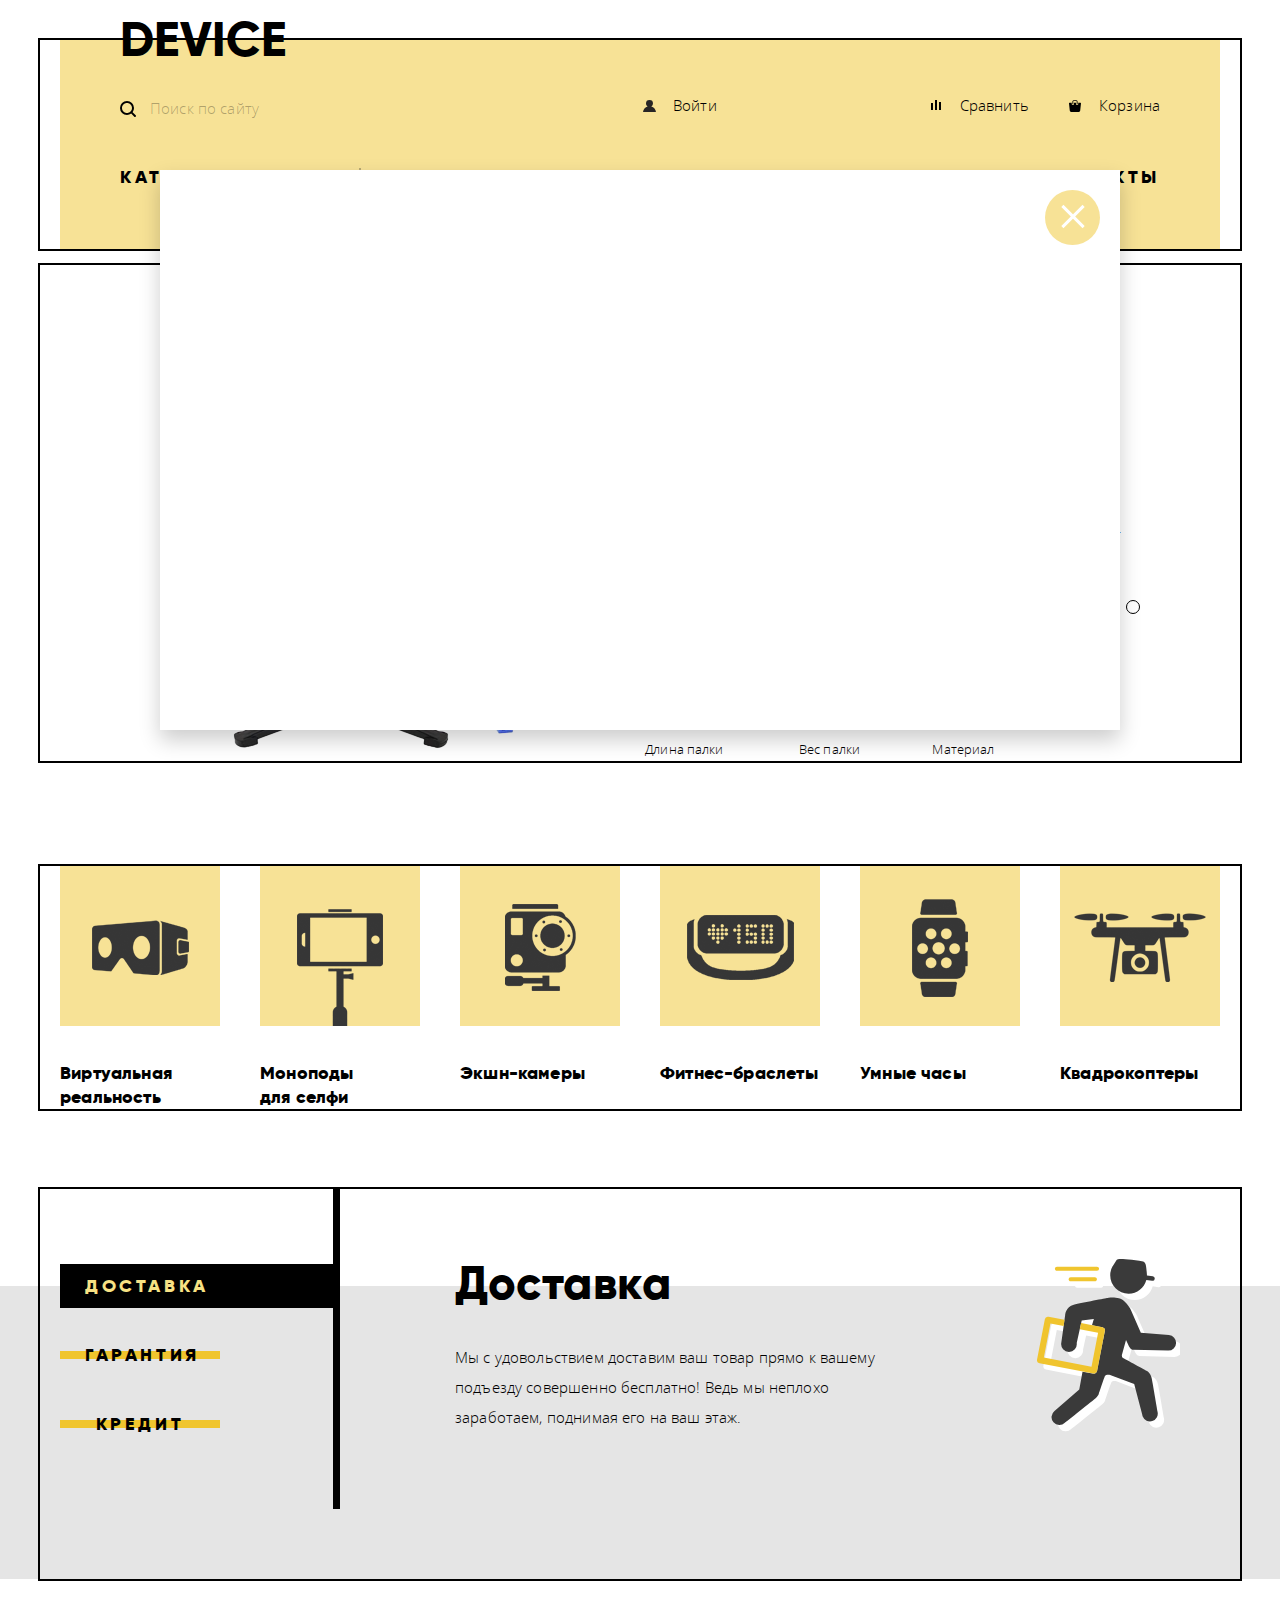
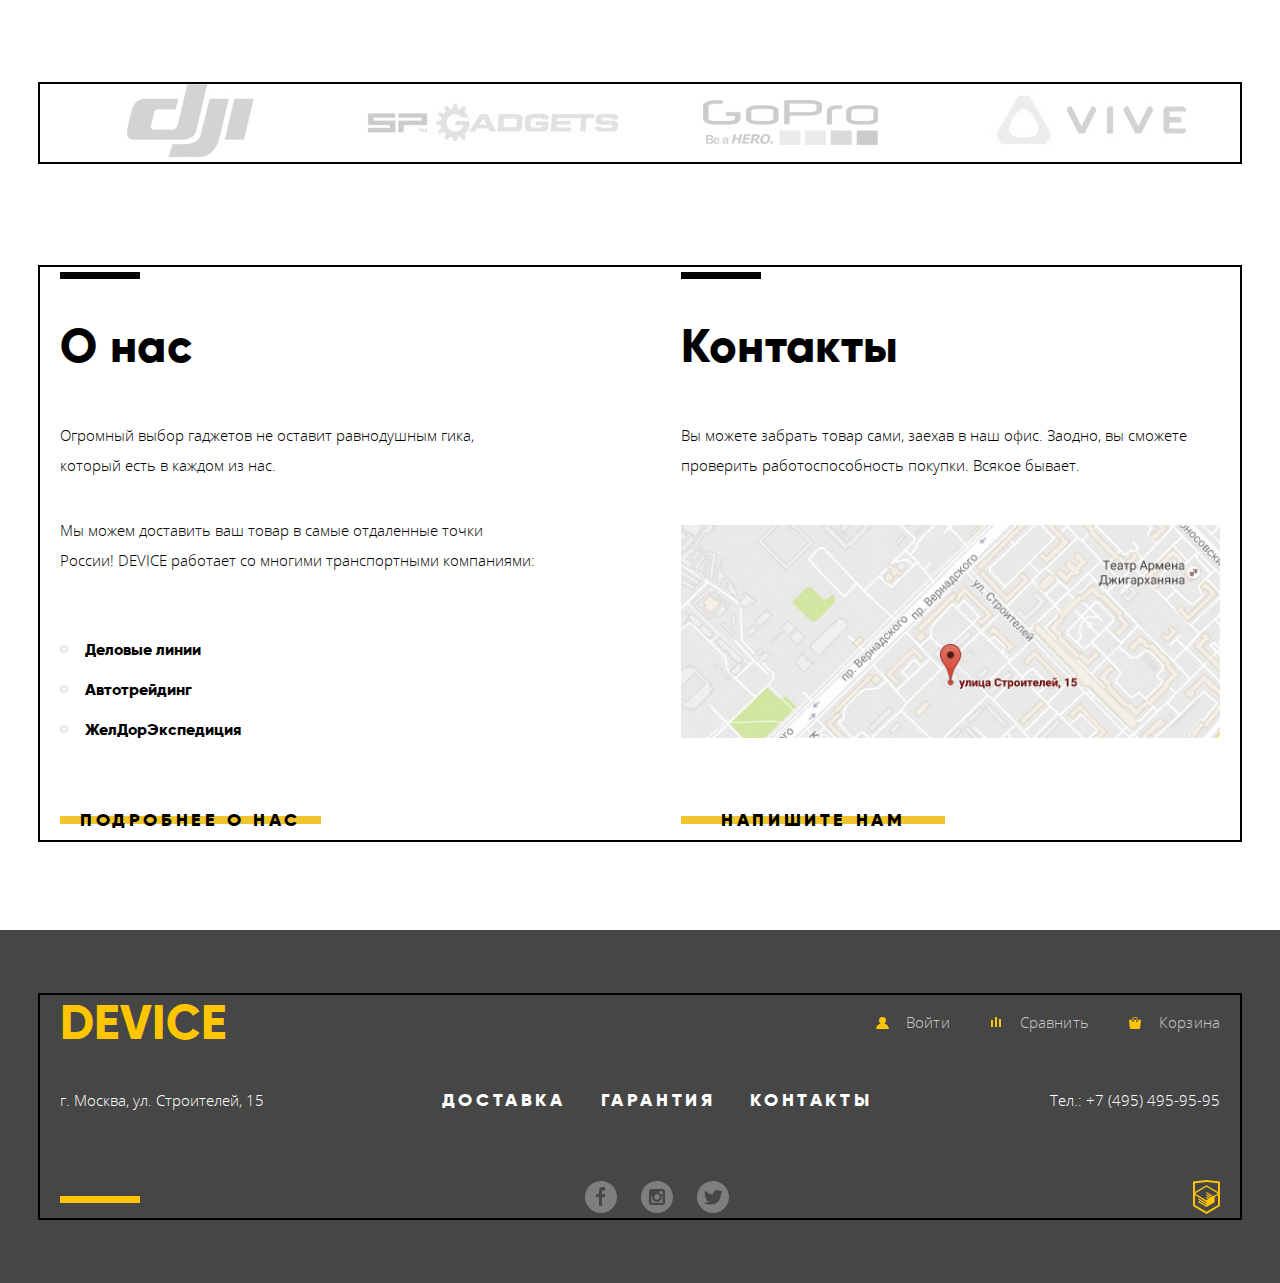
==== commit 33f0b87a: "29.03.2018" ====
--- a/index.html
+++ b/index.html
@@ -35,7 +35,7 @@
           <div class="flex">
             <ul class="topmenu product-navigation">
               <li class="product-navigation-title">
-                <a  class="down" href="#">Каталог товаров</a>
+                <a class="down" href="#">Каталог товаров</a>
                 <ul class="submenu product-navigation-list">
                   <li><a href="#">Виртуальная реальность</a></li>
                   <li><a href="#">Фитнес-браслеты</a></li>
@@ -258,11 +258,10 @@
               <h2>Контакты</h2>
               <p>Вы можете забрать товар сами, заехав в наш офис. Заодно, вы сможете<br>
                 проверить работоспособность покупки. Всякое бывает.</p>
-              <img src="img/map.jpg" width="560" height="222" alt="г. Москва, ул. Строителей, 15">
-              <section class="modal modal-map">
+              <img class="contacts-map" src="img/map.jpg" width="560" height="222" alt="г. Москва, ул. Строителей, 15">
+              <section class="modal modal-map modal-show">
                 <h3 class="visually-hidden">Как до нас добраться</h3>
-                <!--<iframe src="https://yandex.ru/map-widget/v1/-/CBexaIg60D" width="960" height="560" frameborder="0"></iframe>-->
-                <iframe src="https://www.google.com/maps/embed?pb=!1m18!1m12!1m3!1d2249.1125488779985!2d37.527429316262506!3d55.6870309805358!2m3!1f0!2f0!3f0!3m2!1i1024!2i768!4f13.1!3m3!1m2!1s0x46b54cf65f5c8955%3A0x694710ccd55501e!2z0YPQuy4g0KHRgtGA0L7QuNGC0LXQu9C10LksIDE1LCDQnNC-0YHQutCy0LAsIDExOTMxMQ!5e0!3m2!1sru!2sru!4v1522188762557" width="960" height="550" frameborder="0" style="border:0" allowfullscreen></iframe>
+                <iframe src="https://www.google.com/maps/embed?pb=!1m18!1m12!1m3!1d2249.1125488779985!2d37.527429316262506!3d55.6870309805358!2m3!1f0!2f0!3f0!3m2!1i1024!2i768!4f13.1!3m3!1m2!1s0x46b54cf65f5c8955%3A0x694710ccd55501e!2z0YPQuy4g0KHRgtGA0L7QuNGC0LXQu9C10LksIDE1LCDQnNC-0YHQutCy0LAsIDExOTMxMQ!5e0!3m2!1sru!2sru!4v1522188762557" width="960" height="550" allowfullscreen></iframe>
                 <button class="modal-close" type="button">Закрыть</button>
               </section>
               <a class="btn btn-block-info" href="#">Напишите нам</a>
@@ -354,6 +353,6 @@
           </div>
         </div>
       </footer>
-
+      <script src="js/map-popup.js"></script>
   </body>
 </html>
--- a/css/style.css
+++ b/css/style.css
@@ -486,7 +486,15 @@
 }
 
 .submenu li {
+  display: none;
+
   width: 200px;
+  /*position: relative;  скрыть выпадающее меню получилось
+  z-index: -1;  скрыть выпадающее меню получилось  */
+}
+
+/*.down:hover .submenu li {
+  z-index: 1;  а вот показать выпадающее меню - нет  */
 }
 
 .submenu li:first-child {
@@ -514,6 +522,9 @@
   color: rgba(0, 0, 0, 0.3);
 }
 
+.product-navigation-title:hover .submenu li {
+  display: block;
+}
 
 
 /*  Услуги  */
@@ -559,11 +570,12 @@
 .slider {
   position: relative;
 
-  margin-top: -130px;
+   /*margin-top: -166px;  увеличиваю margin-top: -130px; на высоту .submenu li = 36px
+  padding-top: 36px; /* компенсирует   */
+
   padding-left: 60px;
   padding-right: 60px;
 
-  z-index: 0;
 }
 
 .slider-list .flex {
@@ -607,6 +619,8 @@
   font-size: 47px;
   line-height: 56px;
   letter-spacing: 0.01em;
+
+  z-index: 0;
 }
 
 .slider-list h3::before {
@@ -1196,9 +1210,11 @@
   text-decoration: none;
 }
 
-.block-contacts img {
+.block-contacts .contacts-map {
   padding-top: 10px;
   margin-bottom: 57px;
+
+  cursor: pointer;
 }
 
 /*  КАРТА */
@@ -1216,8 +1232,16 @@
   z-index: 1;
 }
 
+.modal-map iframe {
+  border: none;
+}
+
 .modal-map p {
   margin: 0;
+}
+
+.modal-show {
+  display: block;
 }
 
 /*  ВСПЛЫВАЮЩАЯ ФОРМА ОБРАТНОЙ СВЯЗИ  */
@@ -1435,6 +1459,10 @@
 
 
 /*здесь начинается стилизация страницы catalog.html*/
+.exit-link {
+  opacity: 0.3;
+}
+
 .catalog-background {
   /*background: -webkit-gradient(linear, left top, right top, color-stop(30%, #efefef), color-stop(30%, #ffffff), color-stop(70%, #ffffff));*/
   background: -webkit-linear-gradient(left, #efefef 30%, #ffffff 30%, #ffffff 70%);
@@ -1472,6 +1500,7 @@
   margin: 0;
   margin-bottom: 25px;
   padding: 0;
+  padding-top: 40px;
 
   font-family: "Gilroy", Arial, sans-serif;
   font-weight: 800;
@@ -1582,6 +1611,83 @@
 
   border-top: 2px solid #000000;
 }
+
+/*  PRICE-BAR  */
+.range-filter {
+  width: 200px;
+}
+
+.range-controls {
+  position: relative;
+
+  height: 25px;
+  padding-top: 12px;
+}
+
+.range-controls .scale {
+  height: 2px;
+
+  background: #dbdbdb;
+}
+
+.range-controls .bar {
+  width: 60%;
+  height: 2px;
+
+  background: #91c92f;
+}
+
+.range-controls .toggle {
+  position: absolute;
+  top: 4px;
+  left: 0;
+
+  width: 4px;
+  height: 4px;
+  padding: 0;
+  -webkit-box-sizing: content-box;
+          box-sizing: content-box;
+
+  border: 8px solid #ffffff;
+  background-color: #ababab;
+  -webkit-box-shadow: 0 2px 1px 0 #cfcfcf;
+          box-shadow: 0 2px 1px 0 #cfcfcf;
+  border-radius: 50%;
+  cursor: pointer;
+}
+
+.range-controls .toggle-min {
+  left: -5px;
+}
+
+.range-controls .toggle-max {
+  left: 120px;
+}
+
+.price-controls {
+  font-size: 0;
+}
+
+.price-controls label,
+.price-controls input {
+  font-family: "Gilroy", Arial, sans-serif;
+  font-weight: 300;
+  font-size: 14px;
+  line-height: 24px;
+  color: rgba(0, 0, 0, 0.2);
+}
+
+.price-controls label {
+  margin-right: 40px;
+}
+
+.price-controls input {
+  width: 35px;
+
+  border: none;
+  background-color: inherit;
+}
+/*  the END PRICE-BAR  */
 
 .filter-item--1 label,
 .filter-item--2 label {
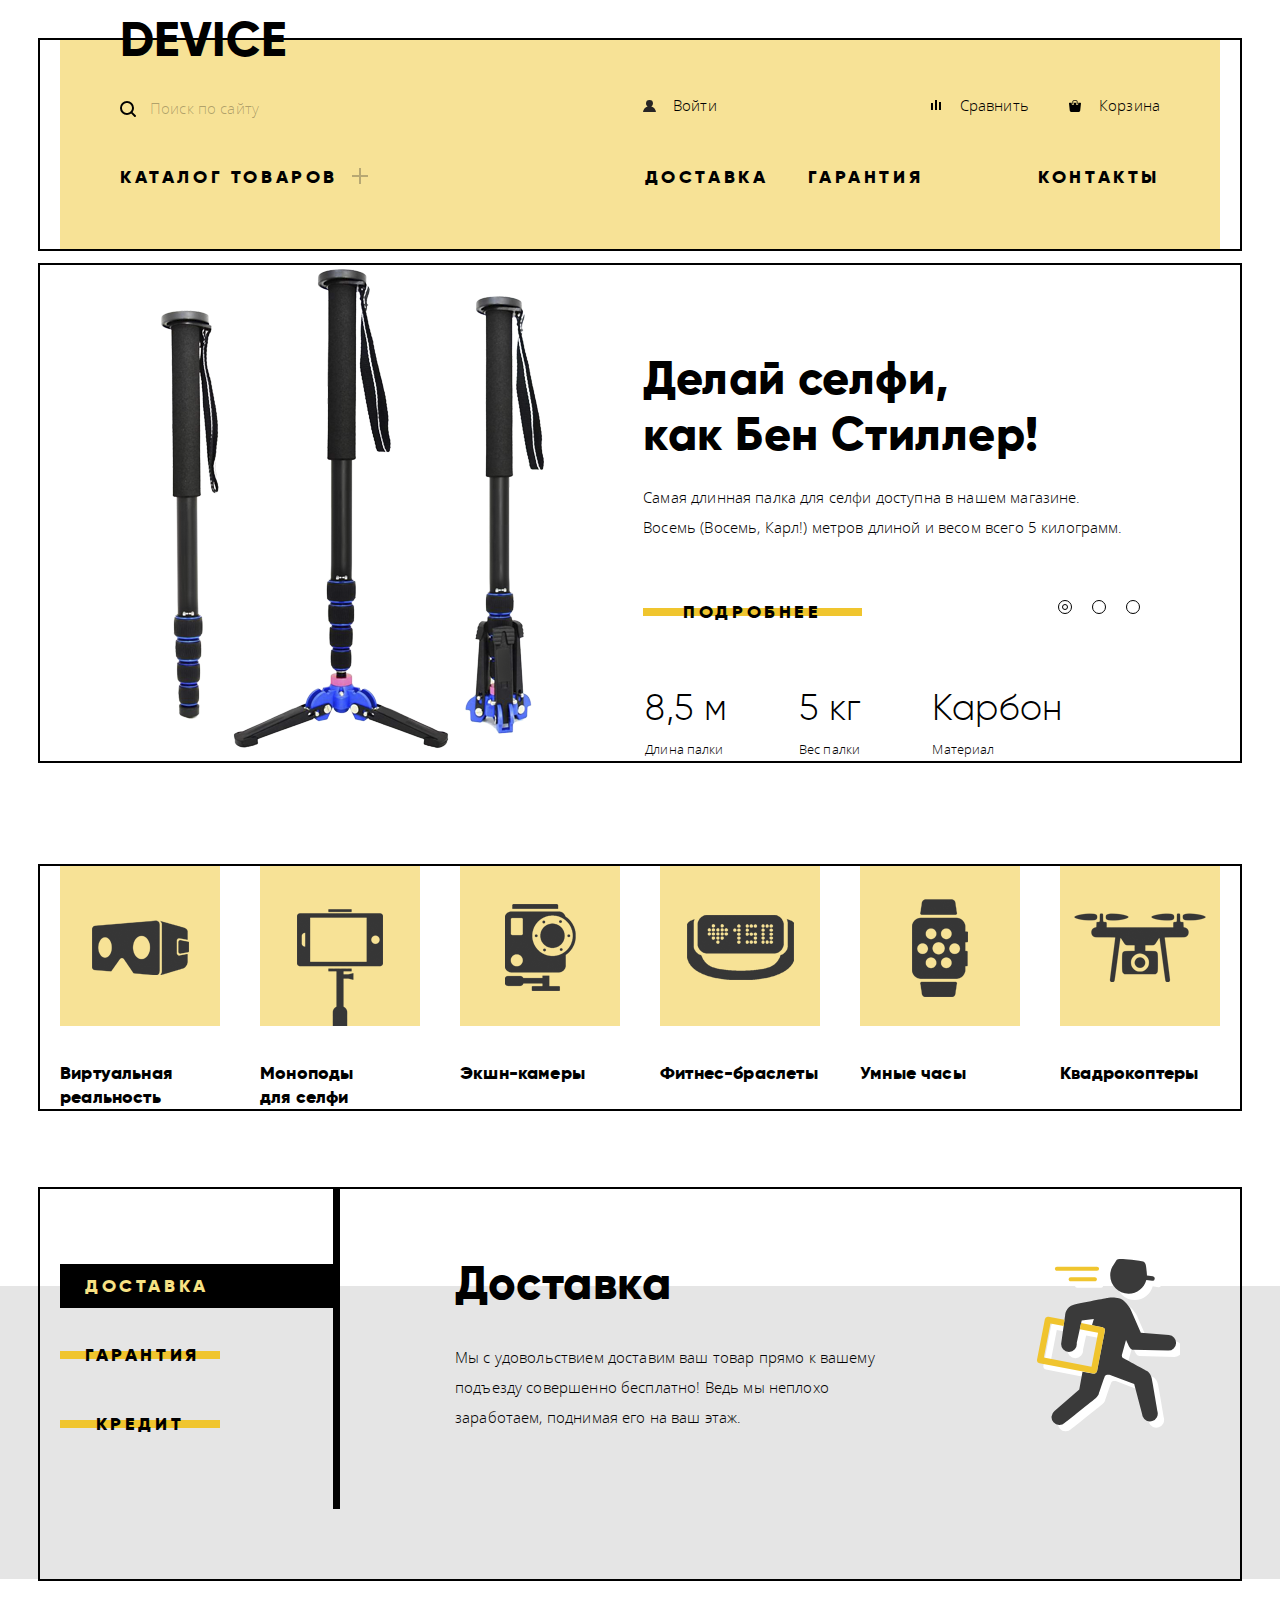
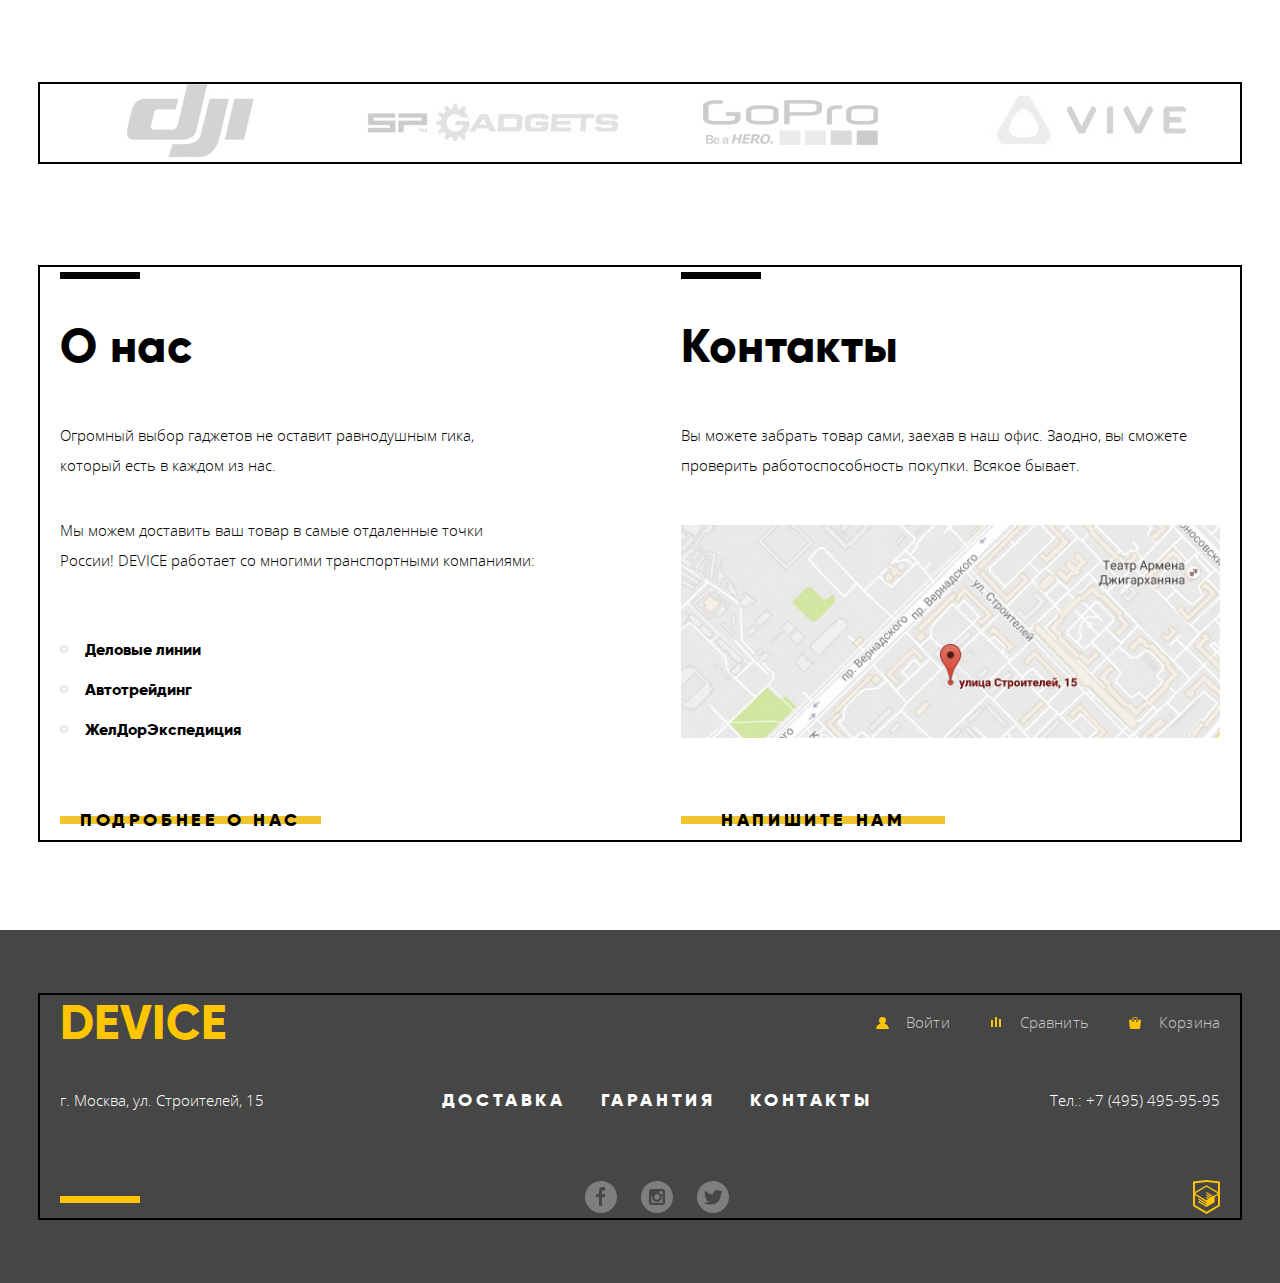
==== commit 41a02e1a: "Оживить интерактивные элементы в личном проекте" ====
--- a/index.html
+++ b/index.html
@@ -251,7 +251,7 @@
                 <li><a href="#">Автотрейдинг</a></li>
                 <li><a href="#">ЖелДорЭкспедиция</a></li>
               </ul>
-              <a class="btn btn-block-info" href="#">Подробнее о нас</a>
+              <a class="btn" href="#">Подробнее о нас</a>
             </section>
 
             <section class="block-contacts">
@@ -259,24 +259,24 @@
               <p>Вы можете забрать товар сами, заехав в наш офис. Заодно, вы сможете<br>
                 проверить работоспособность покупки. Всякое бывает.</p>
               <img class="contacts-map" src="img/map.jpg" width="560" height="222" alt="г. Москва, ул. Строителей, 15">
-              <section class="modal modal-map modal-show">
+              <section class="modal modal-map">
                 <h3 class="visually-hidden">Как до нас добраться</h3>
                 <iframe src="https://www.google.com/maps/embed?pb=!1m18!1m12!1m3!1d2249.1125488779985!2d37.527429316262506!3d55.6870309805358!2m3!1f0!2f0!3f0!3m2!1i1024!2i768!4f13.1!3m3!1m2!1s0x46b54cf65f5c8955%3A0x694710ccd55501e!2z0YPQuy4g0KHRgtGA0L7QuNGC0LXQu9C10LksIDE1LCDQnNC-0YHQutCy0LAsIDExOTMxMQ!5e0!3m2!1sru!2sru!4v1522188762557" width="960" height="550" allowfullscreen></iframe>
                 <button class="modal-close" type="button">Закрыть</button>
               </section>
-              <a class="btn btn-block-info" href="#">Напишите нам</a>
+              <a class="btn btn-feedback" href="#">Напишите нам</a>
               <div class="modal modal-feedback">
-                <form class="feedback" action="#" method="post">
+                <form class="feedback" action="https://echo.htmlacademy.ru" method="post">
                   <p>
                     <label class="feedback-label-field" for="username-field">Ваше имя:</label>
-                    <input type="text" name="username" placeholder="Имя Фамилия" id="username-field">
+                    <input class="feedback-username" type="text" name="username" placeholder="Имя Фамилия" id="username-field">
                   </p>
 
                   <p><label for="email-field">Ваш e-mail:</label>
-                  <input type="email" name="email" placeholder="email@example.com" id="email-field"></p>
+                  <input class="feedback-email" type="email" name="email" placeholder="email@example.com" id="email-field"></p>
 
                   <p><label for="letter-field">Текст письма:</label>
-                  <textarea name="letter" placeholder="В свободной форме" id="letter-field"></textarea></p>
+                  <textarea class="feedback-letter" name="letter" placeholder="В свободной форме" id="letter-field"></textarea></p>
 
                   <button class="btn" type="submit">Отправить</button>
                 </form>
@@ -354,5 +354,6 @@
         </div>
       </footer>
       <script src="js/map-popup.js"></script>
+      <script src="js/feedback-popup.js"></script>
   </body>
 </html>
--- a/css/style.css
+++ b/css/style.css
@@ -1240,10 +1240,6 @@
   margin: 0;
 }
 
-.modal-show {
-  display: block;
-}
-
 /*  ВСПЛЫВАЮЩАЯ ФОРМА ОБРАТНОЙ СВЯЗИ  */
 .modal {
   position: fixed;
@@ -1283,6 +1279,14 @@
   cursor: pointer;
 }
 
+.modal-close:hover {
+  background-color: rgba(240, 197, 46, 1);
+}
+
+.modal-close:active {
+  background-color: rgba(240, 197, 46, 0.3);
+}
+
 .modal-close::before,
 .modal-close::after {
   content: "";
@@ -1333,39 +1337,39 @@
   line-height: 24px;
 }
 
-.feedback input[type="text"],
-.feedback input[type="email"] {
+.feedback-username,
+.feedback-email {
   width: 360px;
   height: 50px;
 }
 
-.feedback textarea[name="letter"] {
+.feedback-letter {
   width: 760px;
   height: 155px;
   resize: none;
 }
 
-.feedback input[type="text"],
-.feedback input[type="email"],
-.feedback textarea[name="letter"] {
+.feedback-username,
+.feedback-email,
+.feedback-letter {
   padding: 15px 20px;
 
   border: none;
   background-color: rgba(234, 234, 234, 0.5);
 }
 
-.feedback input[type="text"]:hover,
-.feedback input[type="email"]:hover,
-.feedback textarea[name="letter"]:hover {
+.feedback-username:hover,
+.feedback-email:hover,
+.feedback-letter:hover {
   background-color: rgba(234, 234, 234, 0.8);
 }
 
-.feedback input[type="text"]:active,
-.feedback input[type="email"]:active,
-.feedback textarea[name="letter"]:active,
-.feedback input[type="text"]:focus,
-.feedback input[type="email"]:focus,
-.feedback textarea[name="letter"]:focus {
+.feedback-username:hover:active,
+.feedback-email:active,
+.feedback-letter:active,
+.feedback-username:focus,
+.feedback-email:focus,
+.feedback-letter:focus {
   background-color: rgba(255, 255, 255, 1);
   outline: 3px solid rgba(240, 197, 46, 0.5);
 }
@@ -2254,3 +2258,32 @@
   opacity: 0.3;
 }
 /*здесь заканчивается стилизация футера*/
+
+/*  POPUP   */
+.modal-show {
+  display: block;
+
+  animation: bounce 0.6s;
+}
+
+.invalid {
+  background-color: rgba(237, 181, 181, 0.5);
+}
+
+@keyframes bounce {
+  0% {
+    transform: translateX(-2000px);
+  }
+
+  70% {
+    transform: translateX(30px);
+  }
+
+  90% {
+    transform: translateX(-10px);
+  }
+
+  100% {
+    transform: translateX(0);
+  }
+}
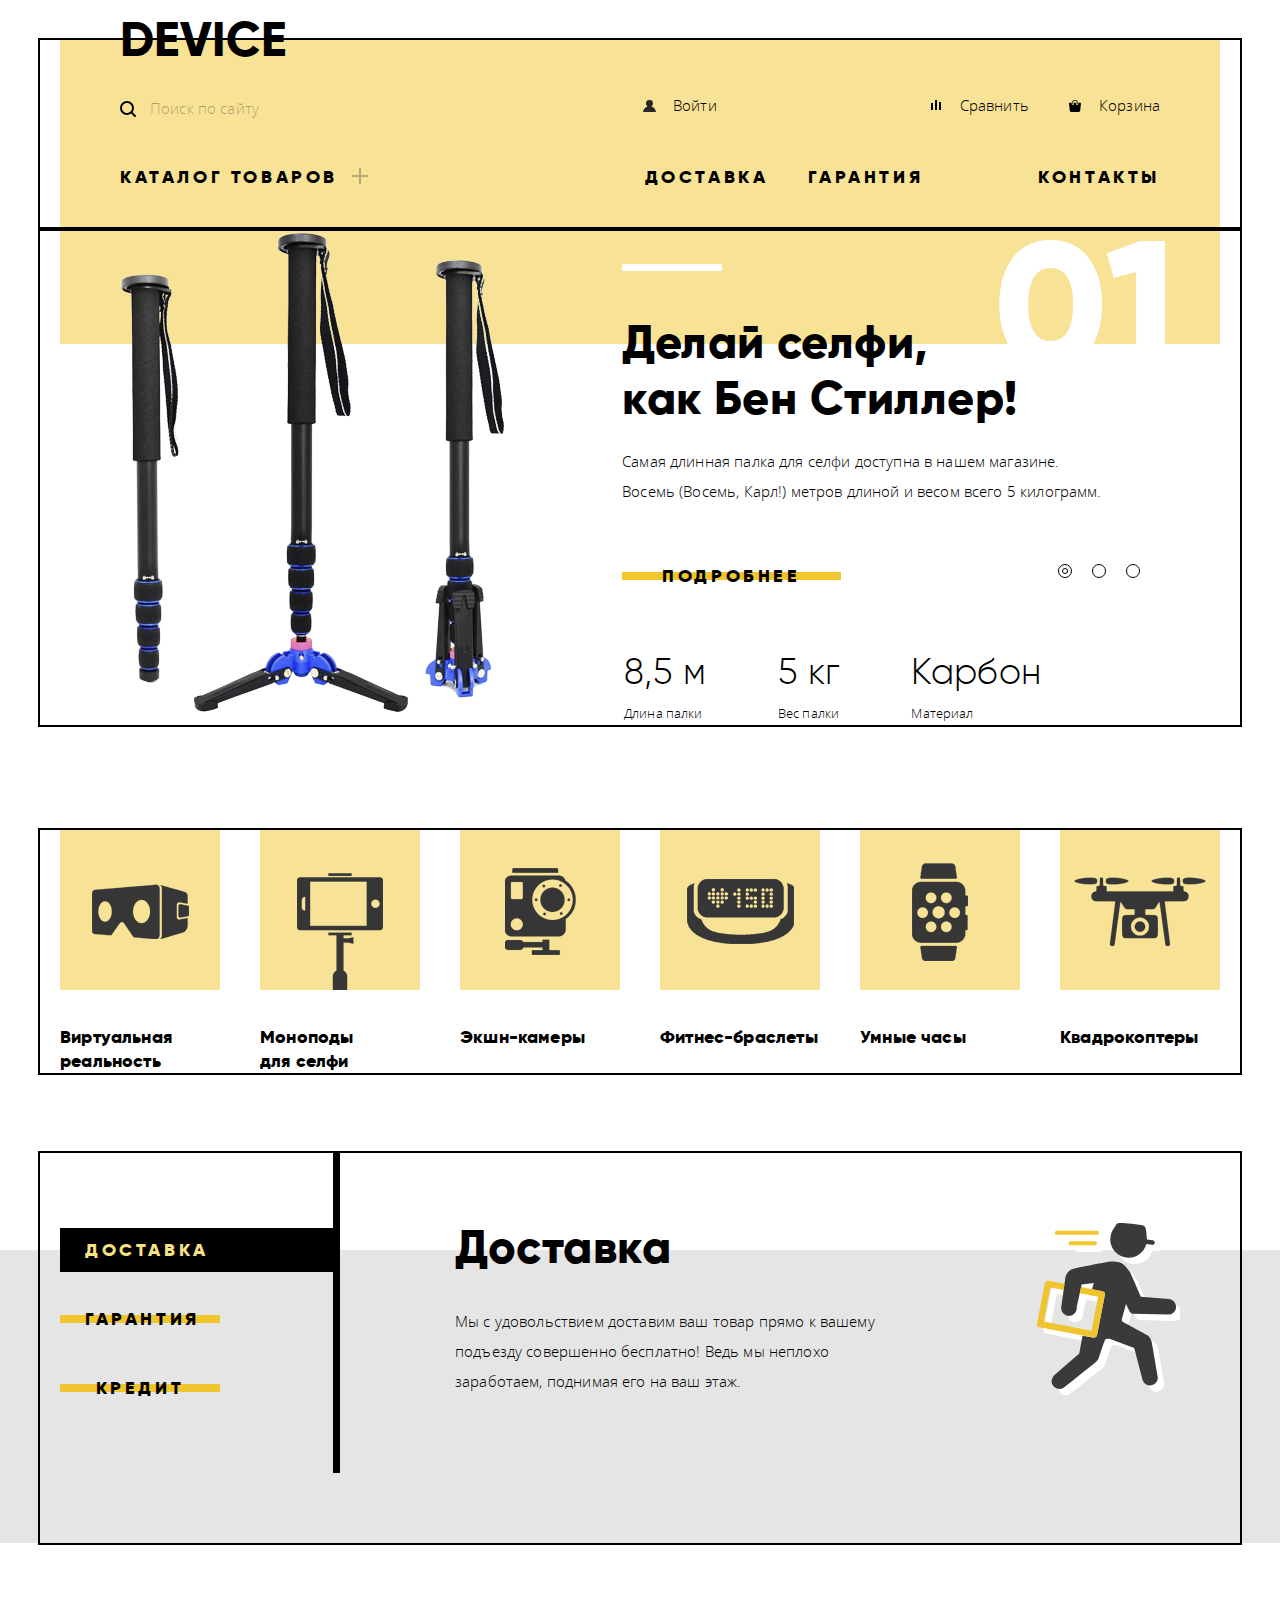
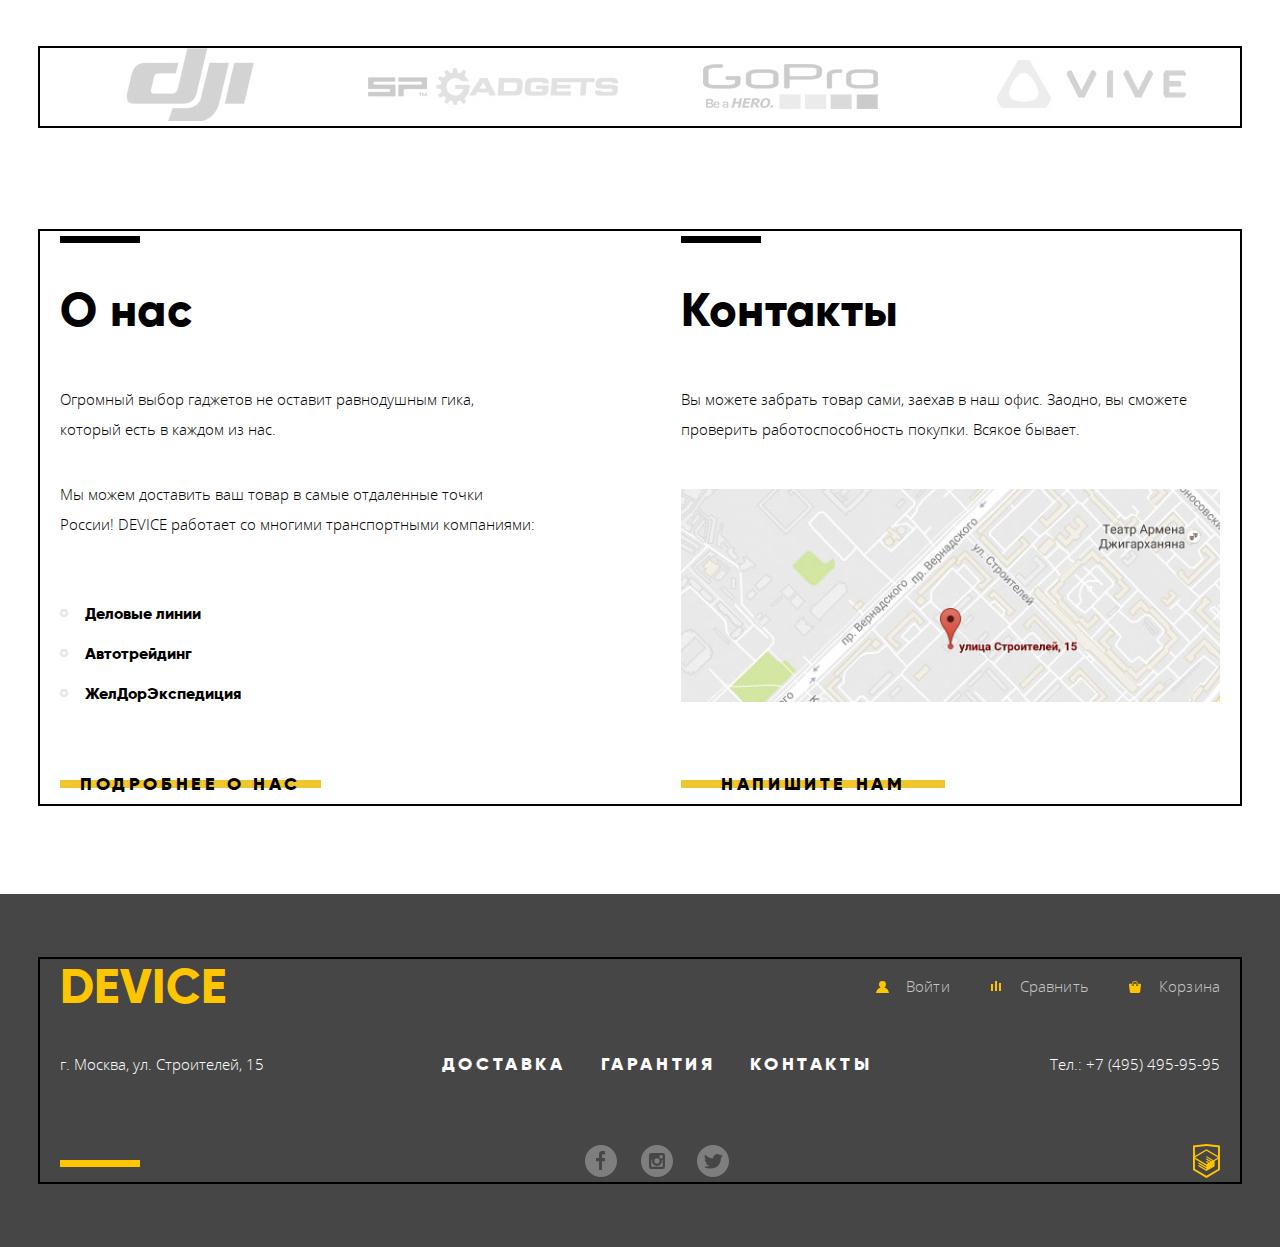
==== commit d79e4a1b: "Завершение" ====
--- a/index.html
+++ b/index.html
@@ -4,7 +4,7 @@
     <meta charset="utf-8">
     <title>HTML Academy: Девайс</title>
     <link href="css/normalize.css" rel="stylesheet">
-    <link href="css/style.css" rel="stylesheet">
+    <link href="css/style.min.css" rel="stylesheet">
   </head>
   <body>
 
@@ -14,14 +14,10 @@
           <div class="flex">
             <a class="main-navigation-logo" title="Главная страница «DEVICE»">DEVICE</a>
           </div>
-
           <div class="flex navigation-item">
-
               <form class="search" action="#" method="get">
                 <input type="search" name="user-navigation-search" placeholder="Поиск по сайту"><input type="submit" value="Найти">
               </form>
-
-
             <ul class="user-menu">
               <li class="login"><a class="login-link" href="#">
                 Войти</a></li>
@@ -31,21 +27,20 @@
                 Корзина</a></li>
             </ul>
           </div>
-
           <div class="flex">
             <ul class="topmenu product-navigation">
               <li class="product-navigation-title">
                 <a class="down" href="#">Каталог товаров</a>
-                <ul class="submenu product-navigation-list">
+                <ul class="submenu submenu-item--1 product-navigation-list">
                   <li><a href="#">Виртуальная реальность</a></li>
                   <li><a href="#">Фитнес-браслеты</a></li>
                   <li><a href="#">Квадрокоптеры</a></li>
                 </ul>
-                <ul class="submenu product-navigation-list">
+                <ul class="submenu submenu-item--2 product-navigation-list">
                   <li><a href="catalog.html">Моноподы для селфи</a></li>
                   <li><a href="#">Умные часы</a></li>
                 </ul>
-                <ul class="submenu product-navigation-list">
+                <ul class="submenu submenu-item--3 product-navigation-list">
                   <li><a href="#">Экшн-камеры</a></li>
                 </ul>
               </li>
@@ -61,15 +56,16 @@
 
       <main class="mane-page">
         <h1 class="visually-hidden">Девайсы и гаджеты</h1>
-
         <section class="container slider">
           <h2 class="visually-hidden">Популярные товары</h2>
+          <input class="visually-hidden" type="radio" id="slide-1" name="slider-btn" checked>
+          <input class="visually-hidden" type="radio" id="slide-2" name="slider-btn">
+          <input class="visually-hidden" type="radio" id="slide-3" name="slider-btn">
           <div class="slider-controls">
-            <i class="active"></i>
-            <i></i>
-            <i></i>
-          </div>
-
+            <label for="slide-1"><i class="control--1">Первый слайд</i></label>
+            <label for="slide-2"><i class="control--2">Второй слайд</i></label>
+            <label for="slide-3"><i class="control--3">Третий слайд</i></label>
+          </div>
           <ul class="slider-list">
             <li class="slider-item slider--1" title="Палка для селфи">
               <div class="flex">
@@ -145,9 +141,7 @@
             </li>
           </ul>
         </section>
-
         <section class="container product-catalog">
-
             <h2 class="visually-hidden">Каталог товаров</h2>
             <ul class="product-catalog-list">
               <li><a href="#">
@@ -176,12 +170,10 @@
                 <h2>Квадрокоптеры</h2>
               </a></li>
             </ul>
-
         </section>
 
         <section class="block-service">
           <div class="container flex">
-
               <h2 class="visually-hidden">Услуги</h2>
               <input class="visually-hidden" type="radio" id="service-1" name="toggle" checked>
               <input class="visually-hidden" type="radio" id="service-2" name="toggle">
@@ -205,13 +197,9 @@
                   <p>Залезть в долговую яму стало проще! Кредитные консультанты подберут для вас наиболее выгодные условия кредита. Выгодные для нашего банка, разумеется.</p>
                 </li>
               </ul>
-
-          </div>
-
+          </div>
         </section>
-
         <div class="container brands">
-
             <h2 class="visually-hidden">Производители девайсов и гаджетов</h2>
             <ul class="brands-list">
               <li>
@@ -235,9 +223,7 @@
                 </a>
               </li>
             </ul>
-
         </div>
-
         <div class="container block-info">
           <div class="flex">
             <section class="block-about-us">
@@ -253,7 +239,6 @@
               </ul>
               <a class="btn" href="#">Подробнее о нас</a>
             </section>
-
             <section class="block-contacts">
               <h2>Контакты</h2>
               <p>Вы можете забрать товар сами, заехав в наш офис. Заодно, вы сможете<br>
@@ -271,13 +256,14 @@
                     <label class="feedback-label-field" for="username-field">Ваше имя:</label>
                     <input class="feedback-username" type="text" name="username" placeholder="Имя Фамилия" id="username-field">
                   </p>
-
-                  <p><label for="email-field">Ваш e-mail:</label>
-                  <input class="feedback-email" type="email" name="email" placeholder="email@example.com" id="email-field"></p>
-
-                  <p><label for="letter-field">Текст письма:</label>
-                  <textarea class="feedback-letter" name="letter" placeholder="В свободной форме" id="letter-field"></textarea></p>
-
+                  <p>
+                    <label for="email-field">Ваш e-mail:</label>
+                    <input class="feedback-email" type="email" name="email" placeholder="email@example.com" id="email-field">
+                  </p>
+                  <p>
+                    <label for="letter-field">Текст письма:</label>
+                    <textarea class="feedback-letter" name="letter" placeholder="В свободной форме" id="letter-field"></textarea>
+                  </p>
                   <button class="btn" type="submit">Отправить</button>
                 </form>
                 <button class="modal-close" type="button">Закрыть</button>
@@ -293,7 +279,6 @@
             <a class="page-footer-logo" title="Главная страница «DEVICE»">
               DEVICE
             </a>
-
             <ul class="user-menu">
               <li class="login"><a class="login-link" href="#">
                 Войти</a></li>
@@ -303,19 +288,15 @@
                 Корзина</a></li>
             </ul>
           </div>
-
           <div class="flex flex-container-2">
             <address class="address" title="Адрес">г. Москва, ул. Строителей, 15</address>
-
             <ul class="services-navigation">
               <li class="delivery"><a href="#">Доставка</a></li>
               <li class="guarantee"><a href="#">Гарантия</a></li>
               <li class="contacts"><a href="#">Контакты</a></li>
             </ul>
-
             <a href="tel:+74954959595" class="phone" aria-label="Позвоните нам">Тел.: +7 (495) 495-95-95</a>
           </div>
-
           <div class="flex flex-container-3">
             <span class="style-element"></span>
             <ul class="social-list">
@@ -342,7 +323,6 @@
                 </a>
               </li>
             </ul>
-
             <div class="developer">
               <a href="https://htmlacademy.ru/intensive/htmlcss" title="Разработано">
                 <svg xmlns="http://www.w3.org/2000/svg" width="26.943" height="34.09" viewBox="0 0 26.943 34.09">
@@ -353,7 +333,7 @@
           </div>
         </div>
       </footer>
-      <script src="js/map-popup.js"></script>
-      <script src="js/feedback-popup.js"></script>
+      <script src="js/map-popup.min.js"></script>
+      <script src="js/feedback-popup.min.js"></script>
   </body>
 </html>
--- a/css/style.min.css
+++ b/css/style.min.css
@@ -0,0 +1 @@
+﻿@keyframes bounce{0%{transform:translateX(-2000px)}70%{transform:translateX(30px)}90%{transform:translateX(-10px)}to{transform:translateX(0)}}@font-face{font-family:"Gilroy";src:url(../fonts/gilroyextrabold.woff2) format("woff2");font-weight:800;font-style:normal}@font-face{font-family:"Gilroy";src:url(../fonts/gilroylight.woff2) format("woff2");font-weight:300;font-style:normal}@font-face{font-family:"OpenSans";src:url(../fonts/opensans.woff2) format("woff2");font-weight:400;font-style:normal}@font-face{font-family:"OpenSans";src:url(../fonts/opensanslight.woff2) format("woff2");font-weight:300;font-style:normal}*,::after,::before{-webkit-box-sizing:inherit;box-sizing:inherit}html{-webkit-box-sizing:border-box;box-sizing:border-box}body{min-width:1200px;color:#000;background-color:#fff}a{text-decoration:none}img{max-width:100%;height:auto}.container{margin:0 auto;padding-left:20px;padding-right:20px;width:1200px;outline:2px solid #000}.visually-hidden{position:absolute;clip:rect(0 0 0 0);width:1px;height:1px;margin:-1px}.btn{position:relative;z-index:0;display:inline-block;padding:8px 40px;height:40px;font-family:"Gilroy",Arial,sans-serif;font-weight:800;font-size:18px;line-height:24px;text-transform:uppercase;text-align:center;letter-spacing:.2em}.btn::before,.btn:hover::before{-webkit-transition:all 300ms ease;-o-transition:all 300ms ease;transition:all 300ms ease}.btn::before{content:"";position:absolute;left:0;width:100%;background-color:#f0c52e;z-index:-1;top:40%;height:8px}.btn:hover::before{top:0;height:100%}.btn:active::before{top:0;height:100%}.btn,.btn:hover,.product-catalog-list a:hover h2{color:#000}.btn:active{color:rgba(0,0,0,.5)}.main-header{margin-top:40px}.main-navigation{padding:50px 60px 40px;background-color:#f7e296}.main-navigation .flex{display:-webkit-box;display:-ms-flexbox;display:flex;-webkit-box-pack:justify;-ms-flex-pack:justify;justify-content:space-between;-webkit-box-align:start;-ms-flex-align:start;align-items:flex-start}a.main-navigation-logo{position:absolute;top:12px;font-family:"Gilroy",Arial,sans-serif;font-weight:800;font-size:48px;color:#000;letter-spacing:.01em}.down:hover,.user-menu li>a:hover,a.main-navigation-logo:hover{color:rgba(0,0,0,.6)}.topmenu .down:active,.user-menu li>a:active,a.main-navigation-logo:active{color:rgba(0,0,0,.3)}.navigation-item{margin-bottom:35px}.search input[type=search]{width:355px;padding-top:10px;padding-bottom:10px;padding-left:30px;background-color:transparent;background-image:url(../img/search.svg);background-repeat:no-repeat;background-position:0 50%;border:0;border-bottom:2px solid transparent}.search input[type=search]:focus{outline:0;border-bottom:2px solid #000}.search,.topmenu>li{position:relative}.search input[type=submit]{opacity:0;position:absolute;top:0;right:0;padding:10px 20px;font-family:"OpenSans",Arial,sans-serif;font-weight:300;font-size:15px;background-color:transparent;border:2px solid #000;border-bottom:none;cursor:pointer}.search input[type=search]:focus+input[type=submit]:hover{opacity:1;color:#fff;background-color:#000}.search input[type=submit]:active{opacity:1;color:rgba(255,255,255,.3);background-color:#000}.search input[type=search]:focus+input[type=submit]{opacity:1}.search input[type=search]::-webkit-input-placeholder{font-family:"OpenSans",Arial,sans-serif;font-weight:300;font-size:15px;letter-spacing:.01em;line-height:30px;color:rgba(0,0,0,.3)}.search input[type=search]:-moz-placeholder,.search input[type=search]::-moz-placeholder{font-family:"OpenSans",Arial,sans-serif;font-weight:300;font-size:15px;letter-spacing:.01em;line-height:30px;color:rgba(0,0,0,.3)}.search input[type=search]::placeholder{font-family:"OpenSans",Arial,sans-serif;font-weight:300;font-size:15px;letter-spacing:.01em;line-height:30px;color:rgba(0,0,0,.3)}.search input[type=search]:-ms-input-placeholder{font-family:"OpenSans",Arial,sans-serif;font-weight:300;font-size:15px;letter-spacing:.01em;line-height:30px;color:rgba(0,0,0,.3)}.search input[type=search]:hover::-webkit-input-placeholder{color:rgba(0,0,0,.6)}.search input[type=search]:hover:-moz-placeholder,.search input[type=search]:hover::-moz-placeholder{color:rgba(0,0,0,.6)}.search input[type=search]:hover::placeholder{color:rgba(0,0,0,.6)}.search input[type=search]:hover:-ms-input-placeholder{color:rgba(0,0,0,.6)}.search input[type=search]:focus::-webkit-input-placeholder{color:#000}.search input[type=search]:focus:-moz-placeholder,.search input[type=search]:focus::-moz-placeholder{color:#000}.search input[type=search]:focus::placeholder{color:#000}.search input[type=search]:focus:-ms-input-placeholder{color:#000}.user-menu{display:-webkit-box;display:-ms-flexbox;display:flex;-webkit-box-align:center;-ms-flex-align:center;align-items:center;margin:0;padding:0;list-style:none}.user-menu a{font-family:"OpenSans",Arial,sans-serif;font-weight:300;font-size:15px;color:#000;line-height:30px;letter-spacing:.01em}.login{margin-right:213px}.compare,.exit,.username{margin-right:40px}.cart-link,.compare-link,.login-link,.username-link{position:relative;padding-left:30px}.login-link::before,.username-link::before{content:"";position:absolute;top:5px;left:0;width:13px;height:13px;background-image:url(../img/user.svg);background-repeat:no-repeat;background-position:0 0}.compare-link::before{top:5px;left:1px;width:10px;height:10px;background-image:url(../img/compare.svg)}.cart-link::before,.compare-link::before,.down::after{content:"";position:absolute;background-repeat:no-repeat;background-position:0 0}.cart-link::before{left:0;top:5px;width:12px;height:12px;background-image:url(../img/cart.svg)}.cart-link:hover::before,.compare-link:hover::before,.login-link:hover::before,.property--1 input[type=checkbox]:hover+.checkbox-indicator::before,.property--2 input[type=radio]:hover+.radio-indicator::before,.username-link:hover::before{opacity:.6}.cart-link:active::before,.compare-link:active::before,.login-link:active::before,.product-catalog-list a:active>.block-icon>img,.username-link:active::before{opacity:.3}.topmenu{margin:0;padding:0}.submenu,.topmenu{list-style:none}.down{position:relative;padding-right:30px;padding-bottom:20px;font-family:"Gilroy",Arial,sans-serif;font-weight:800;font-size:18px;color:#000;letter-spacing:.2em;line-height:24px;text-transform:uppercase}.down::after{top:2px;right:0;width:16px;height:16px;background-image:url(../img/plus.svg);opacity:.3}.submenu{position:absolute;z-index:2;display:-webkit-box;display:-ms-flexbox;display:flex;margin:0;padding:0;width:1160px;background-color:transparent}.submenu li{margin-top:10px;margin-left:60px;display:none}.submenu-item--2 li:nth-child(2){padding-left:25px}.submenu:last-child li{padding-bottom:20px}.submenu-item--1{top:35px;left:-60px}.submenu-item--2{top:75px;left:-60px}.submenu-item--3{top:115px;left:-60px}.product-navigation-title:hover .submenu>li{display:block}.product-navigation-title:hover .submenu,.slider::before{background-color:#f7e296}.submenu li>a{font-family:"OpenSans",Arial,sans-serif;font-size:15px;color:#000;line-height:36px}.services-navigation a:hover,.submenu li>a:hover{color:rgba(0,0,0,.6)}.product-catalog-list a:active h2,.services-navigation a:active,.submenu li>a:active{color:rgba(0,0,0,.3)}.services-navigation{display:-webkit-box;display:-ms-flexbox;display:flex;margin:0;padding:0;list-style:none}.delivery{margin-right:40px}.guarantee{margin-right:115px}.services-navigation a,.slider-list h3{font-family:"Gilroy",Arial,sans-serif;font-weight:800}.services-navigation a{color:#000;text-transform:uppercase;font-size:18px;line-height:24px;letter-spacing:.2em}.slider{position:relative;padding-left:60px;padding-right:60px}.slider::before{content:"";position:absolute;top:-175px;left:20px;z-index:-1;width:1160px;height:290px}.slider-list .flex{display:-webkit-box;display:-ms-flexbox;display:flex;-webkit-box-pack:justify;-ms-flex-pack:justify;justify-content:space-between}.slider-item{display:none;margin-bottom:105px}.flex-item--1{padding-left:20px;width:560px}.flex-item--2{width:600px}.slider--3 .flex-item--1{padding-top:70px;padding-right:40px;padding-left:0}.slider-list{margin:0;padding:0}.slider-list h3{position:relative;margin:85px 0 0;font-size:47px;line-height:56px;letter-spacing:.01em;z-index:0}.slider-list h3::before{content:"";position:absolute;top:-50px;display:block;width:100px;height:7px;background-color:#fff}.slider--1 h3::after,.slider--2 h3::after,.slider--3 h3::after{content:"01";position:absolute;top:-35px;right:0;font-family:inherit;font-size:180px;letter-spacing:.01em;color:#fff;z-index:-1}.slider--2 h3::after,.slider--3 h3::after{content:"02"}.slider--3 h3::after{content:"03"}.property-table td,.slider-list p,.submenu li>a{font-weight:300;letter-spacing:.01em}.slider-list p{margin:20px 0 0;font-family:"OpenSans",Arial,sans-serif;font-size:15px;line-height:30px}.btn-slider{margin-top:50px}.property-table{margin-top:50px;text-align:left}.property-table td{padding:0 70px 0 0;font-family:"Gilroy",Arial,sans-serif;font-size:36px;line-height:48px}.property-table td:last-child{padding-right:0}.property-table th{padding:5px 70px 0 0;font-family:"OpenSans",Arial,sans-serif;font-weight:300;font-size:13px;line-height:20px;letter-spacing:.01em}.slider-controls{position:absolute;right:0;bottom:147px;margin-right:100px;text-align:center;font-size:0}.slider-controls i{position:relative;display:inline-block;padding:6px;border:1px solid #000;border-radius:50%;background-color:#fff;cursor:pointer}.slider-controls label:not(:last-child){margin-right:20px}#service-1:checked~.service-list .service-item:nth-child(1),#service-2:checked~.service-list .service-item:nth-child(2),#service-3:checked~.service-list .service-item:nth-child(3),#slide-1:checked~.slider-list .slider-item:nth-child(1),#slide-2:checked~.slider-list .slider-item:nth-child(2),#slide-3:checked~.slider-list .slider-item:nth-child(3){display:block}#slide-1:checked~.slider-controls .control--1::after,#slide-2:checked~.slider-controls .control--2::after,#slide-3:checked~.slider-controls .control--3::after{content:"";position:absolute;top:3px;left:3px;z-index:1;width:6px;height:6px;border:1px solid #000;border-radius:50%;background:#fff}.product-catalog{margin-bottom:80px}.product-catalog-list{display:-webkit-box;display:-ms-flexbox;display:flex;-webkit-box-pack:center;-ms-flex-pack:center;justify-content:center;margin:0;padding:0;list-style:none}.product-catalog-list li{width:160px;margin-right:40px}.page-footer .user-menu>li:last-child,.product-catalog-list li:last-child,ul.brands-list li:last-child{margin-right:0}.block-icon{display:block;text-align:center;line-height:160px;background-color:rgba(240,197,46,.5)}.block-icon img{vertical-align:middle}.block-icon-monopod img{vertical-align:bottom}.product-catalog-list h2,.service-list h2{font-family:"Gilroy",Arial,sans-serif;font-weight:800}.product-catalog-list h2{color:#000;margin:35px 0 0;font-size:18px;line-height:24px;letter-spacing:.01em}.product-catalog-list a:active .block-icon,.product-catalog-list a:hover .block-icon{background-color:#f0c52e}.block-service{margin-bottom:105px;background-color:#e5e5e5;background:-webkit-linear-gradient(top,#fff 25%,#e5e5e5 25%,#e5e5e5 75%);background:-o-linear-gradient(top,#fff 25%,#e5e5e5 25%,#e5e5e5 75%);background:linear-gradient(to bottom,#fff 25%,#e5e5e5 25%,#e5e5e5 75%)}.block-service .flex{display:-webkit-box;display:-ms-flexbox;display:flex;min-height:390px}.service-tabs{position:relative;margin:0;padding:75px 0 0;width:280px;list-style:none}.service-tabs::after{content:"";position:absolute;top:0;right:0;display:block;width:7px;height:320px;background-color:#000}.service-tabs-item{position:relative;display:block;margin-bottom:25px;padding:10px 25px;z-index:0;width:160px;font-family:"Gilroy",Arial,sans-serif;font-weight:800;font-size:18px;line-height:24px;text-transform:uppercase;text-align:center;letter-spacing:.2em;color:#000;cursor:pointer}.service-tabs-item::before{content:"";position:absolute;top:40%;left:0;bottom:0;width:100%;height:8px;background-color:#f0c52e;z-index:-1;-webkit-transition:all 300ms ease;-o-transition:all 300ms ease;transition:all 300ms ease}.service-tabs-item:hover{color:#000}.service-tabs-item:hover::before{top:0;height:100%;-webkit-transition:all 200ms ease;-o-transition:all 200ms ease;transition:all 200ms ease}.service-tabs-item:active{color:#f7e184}.service-tabs-item:active::before{top:0;height:100%;width:280px;background-color:#000;-webkit-transition:none;-o-transition:none;transition:none}.service-list{margin:70px 0 0;padding-left:115px;width:880px;list-style:none}.service-list h2{margin:0;font-size:47px;line-height:48px;letter-spacing:.5px}.service-list p{margin:35px 0 0;font-family:"OpenSans",Arial,sans-serif;font-weight:300;font-size:15px;line-height:30px;letter-spacing:.01em}.service-item{display:none;margin-right:40px;padding-right:275px}#service-1:checked~.service-tabs .service-tabs-item--1::before,#service-2:checked~.service-tabs .service-tabs-item--2::before,#service-3:checked~.service-tabs .service-tabs-item--3::before{top:0;height:100%;width:280px;background-color:#000;-webkit-transition:none;-o-transition:none;transition:none}#service-1:checked~.service-tabs .service-tabs-item--1,#service-2:checked~.service-tabs .service-tabs-item--2,#service-3:checked~.service-tabs .service-tabs-item--3{color:#f7e184}.service-item:nth-child(1),.service-item:nth-child(2),.service-item:nth-child(3){background-image:url(../img/delivery.svg);background-repeat:no-repeat;background-position:right center;background-size:contain}.service-item:nth-child(2),.service-item:nth-child(3){background-image:url(../img/warranty.svg)}.service-item:nth-child(3){background-image:url(../img/credit.svg)}.brands{margin-bottom:105px}ul.brands-list{margin:0;padding:0;display:-webkit-box;display:-ms-flexbox;display:flex;-webkit-box-pack:center;-ms-flex-pack:center;justify-content:center;-webkit-box-align:center;-ms-flex-align:center;align-items:center;list-style:none}ul.brands-list li{width:260px;text-align:center;margin-right:40px}ul.brands-list li>a:focus{outline:auto;opacity:1}.brands a{-webkit-filter:grayscale(100%);filter:grayscale(100%);opacity:.2}.brands a:hover{-webkit-filter:none;filter:none;opacity:1}.brands a:focus{opacity:1}.block-info{margin-bottom:90px;padding-top:55px}.block-info .flex{display:-webkit-box;display:-ms-flexbox;display:flex}.block-about-us{width:500px;margin-right:140px}.block-contacts{width:560px}.block-about-us .btn{padding:8px 20px}.block-about-us h2,.block-contacts h2{position:relative;margin:0 0 50px;font-family:"Gilroy",Arial,sans-serif;font-weight:800;font-size:47px;line-height:48px;letter-spacing:.01em}.block-about-us h2:first-child::before,.block-contacts h2:first-child::before{content:"";position:absolute;top:-50px;display:block;width:80px;height:7px;background-color:#000}.block-about-us p,.block-contacts p{margin:0 0 35px;font-family:"OpenSans",Arial,sans-serif;font-weight:300;font-size:15px;line-height:30px}.transport-company{margin:0 0 50px;padding:20px 0 0;font-family:"Gilroy",Arial,sans-serif;font-weight:800;font-size:16px;line-height:40px;list-style:none}.transport-company>li{position:relative;padding-left:25px}.transport-company>li::before{content:"";position:absolute;top:15px;left:0;width:8px;height:8px;border:2px solid #e5e5e5;border-radius:50%}.transport-company a{color:#000;text-decoration:none}.block-contacts .contacts-map{padding-top:10px;margin-bottom:57px;cursor:pointer}.modal-map{top:50%;left:50%;display:none;width:960px;height:560px;margin-top:-280px;margin-left:-480px;z-index:1}.modal-map iframe{border:0}.modal-map p{margin:0}.modal{position:fixed;background-color:#fff;-webkit-box-shadow:0 10px 20px rgba(0,0,0,.2);box-shadow:0 10px 20px rgba(0,0,0,.2)}.modal-feedback{top:180px;left:50%;display:none;width:960px;margin-left:-480px;padding:95px 100px;z-index:1}.modal-close{position:absolute;top:20px;right:20px;padding:0;width:55px;height:55px;font-size:0;background-color:rgba(240,197,46,.5);border:0;border-radius:50%;cursor:pointer}.modal-close:hover{background-color:#f0c52e}.modal-close:active{background-color:rgba(240,197,46,.3)}.modal-close::after,.modal-close::before{content:"";position:absolute;top:25px;left:13px;width:30px;height:3px;background-color:#fff}.modal-close::before{-webkit-transform:rotate(45deg);-ms-transform:rotate(45deg);transform:rotate(45deg)}.modal-close::after{-webkit-transform:rotate(-45deg);-ms-transform:rotate(-45deg);transform:rotate(-45deg)}.modal-feedback p{display:inline-block;margin:0 0 35px}.modal-feedback p:nth-child(1){margin-right:35px}.modal-feedback p:nth-child(3){width:100%}.feedback label{display:block;margin-bottom:10px;font-family:"Gilroy",Arial,sans-serif;font-weight:800;font-size:18px;line-height:24px}.feedback-email,.feedback-username{width:360px;height:50px}.feedback-letter{width:760px;height:155px;resize:none}.feedback-email,.feedback-letter,.feedback-username{padding:15px 20px;border:0;background-color:rgba(234,234,234,.5)}.feedback-email:hover,.feedback-letter:hover,.feedback-username:hover{background-color:rgba(234,234,234,.8)}.feedback-email:active,.feedback-email:focus,.feedback-letter:active,.feedback-letter:focus,.feedback-username:focus,.feedback-username:hover:active{background-color:#fff;outline:3px solid rgba(240,197,46,.5)}.feedback input[type=email]::-webkit-input-placeholder,.feedback input[type=text]::-webkit-input-placeholder,.feedback textarea[name=letter]::-webkit-input-placeholder{font-family:"OpenSans",Arial,sans-serif;font-weight:400;font-size:14px;line-height:18px;color:rgba(70,70,70,.4)}.feedback input[type=email]:-moz-placeholder,.feedback input[type=email]::-moz-placeholder,.feedback input[type=text]:-moz-placeholder,.feedback input[type=text]::-moz-placeholder,.feedback textarea[name=letter]:-moz-placeholder,.feedback textarea[name=letter]::-moz-placeholder{font-family:"OpenSans",Arial,sans-serif;font-weight:400;font-size:14px;line-height:18px;color:rgba(70,70,70,.4)}.feedback input[type=email]::placeholder,.feedback input[type=text]::placeholder,.feedback textarea[name=letter]::placeholder{font-family:"OpenSans",Arial,sans-serif;font-weight:400;font-size:14px;line-height:18px;color:rgba(70,70,70,.4)}.feedback input[type=email]:-ms-input-placeholder,.feedback input[type=text]:-ms-input-placeholder,.feedback textarea[name=letter]:-ms-input-placeholder{font-family:"OpenSans",Arial,sans-serif;font-weight:400;font-size:14px;line-height:18px;color:rgba(70,70,70,.4)}.feedback input[type=email]:focus::-webkit-input-placeholder,.feedback input[type=text]:focus::-webkit-input-placeholder,.feedback textarea[name=letter]:focus::-webkit-input-placeholder{color:#464646}.feedback input[type=email]:focus:-moz-placeholder,.feedback input[type=email]:focus::-moz-placeholder,.feedback input[type=text]:focus:-moz-placeholder,.feedback input[type=text]:focus::-moz-placeholder,.feedback textarea[name=letter]:focus:-moz-placeholder,.feedback textarea[name=letter]:focus::-moz-placeholder{color:#464646}.feedback input[type=email]:focus::placeholder,.feedback input[type=text]:focus::placeholder,.feedback textarea[name=letter]:focus::placeholder{color:#464646}.feedback input[type=email]:focus:-ms-input-placeholder,.feedback input[type=text]:focus:-ms-input-placeholder,.feedback textarea[name=letter]:focus:-ms-input-placeholder{color:#464646}.feedback button[class=btn]{border:0;background:0 0}.exit-link{opacity:.3}.catalog-background{background-color:#fff;background:-webkit-linear-gradient(left,#efefef 20%,#fff 20%,#fff 80%);background:-o-linear-gradient(left,#efefef 20%,#fff 20%,#fff 80%);background:linear-gradient(to right,#efefef 20%,#fff 20%,#fff 80%)}.catalog-head-background{height:70px;background-color:#ebebeb;background:-webkit-linear-gradient(left,#dcdcdc 30%,#ebebeb 30%,#ebebeb 70%);background:-o-linear-gradient(left,#dcdcdc 30%,#ebebeb 30%,#ebebeb 70%);background:linear-gradient(to right,#dcdcdc 30%,#ebebeb 30%,#ebebeb 70%)}.catalog-column{display:-webkit-box;display:-ms-flexbox;display:flex;margin-top:-70px}.catalog .text,.filters .text{font-family:"Gilroy",Arial,sans-serif;font-weight:800;font-size:16px;line-height:24px;letter-spacing:.2em;text-transform:uppercase}.main-catalog-page .page-title{margin:0 0 25px;padding:40px 0 0;font-family:"Gilroy",Arial,sans-serif;font-weight:800;font-size:47px;line-height:48px;letter-spacing:.01em}.breadcrumbs{margin:0 0 40px;padding:0;display:-webkit-inline-box;display:-ms-inline-flexbox;display:inline-flex;list-style:none}.breadcrumbs li a{position:relative;padding-right:40px;font-family:"OpenSans",Arial,sans-serif;font-weight:300;font-size:14px;line-height:24px;letter-spacing:.01em;color:rgba(0,0,0,.3)}.breadcrumbs li a::after{content:"";position:absolute;top:7px;right:20px;width:4px;height:7px;background-image:url(../img/nav-arrow.svg);background-repeat:no-repeat;background-position:0 0}.breadcrumbs li:last-child a::after{content:none}.breadcrumbs li a:hover{color:rgba(0,0,0,.6)}.breadcrumbs li a:active{color:rgba(0,0,0,.1)}.breadcrumbs li:last-child a:active,.breadcrumbs li:last-child a:hover{color:rgba(0,0,0,.3)}.filters{width:347px;background-color:#eee}.filters .text{display:block;margin:0;padding:23px 0;min-height:70px;text-align:center;background-color:#dcdcdc}.filter{width:200px}.filter-item{margin:0;padding:0;border:0}.filter-cost{margin-top:70px}.filter-item legend{padding-top:13px;padding-bottom:27px;width:100%;font-family:"Gilroy",Arial,sans-serif;font-weight:800;font-size:18px;line-height:24px;letter-spacing:.01em;border-top:2px solid #000}.range-filter{width:200px}.range-controls{position:relative;height:25px;padding-top:12px}.range-controls .scale{height:2px;background:#dbdbdb}.range-controls .bar{width:60%;height:2px;background:#91c92f}.range-controls .toggle{position:absolute;top:4px;left:0;width:4px;height:4px;padding:0;-webkit-box-sizing:content-box;box-sizing:content-box;border:8px solid #fff;background-color:#ababab;-webkit-box-shadow:0 2px 1px 0 #cfcfcf;box-shadow:0 2px 1px 0 #cfcfcf;border-radius:50%;cursor:pointer}.range-controls .toggle-min{left:-5px}.range-controls .toggle-max{left:120px}.price-controls{font-size:0}.price-controls input,.price-controls label{font-family:"Gilroy",Arial,sans-serif;font-weight:300;font-size:14px;line-height:24px;color:rgba(0,0,0,.2)}.price-controls label{margin-right:40px}.price-controls input{width:35px;border:0;background-color:inherit}.filter-item--1 label,.filter-item--2 label{font-family:"OpenSans",Arial,sans-serif;font-weight:300;font-size:14px;line-height:40px;letter-spacing:.01em}.filter-item--1,.filter-item--2{display:-webkit-box;display:-ms-flexbox;display:flex;margin-top:35px}.filter button[class=btn]{margin-top:35px;border:0;background:0 0;cursor:pointer}.property--1,.property--2{position:relative;padding-left:40px;cursor:pointer}.property--1 input[type=checkbox]:focus+.checkbox-indicator,.property--2 input[type=radio]:focus+.radio-indicator{outline:thin initial;outline:5px auto -webkit-focus-ring-color}.property--1 input[type=checkbox]+.checkbox-indicator::before,.property--2 input[type=radio]+.radio-indicator::before{content:"";position:absolute;top:8px;left:1px;width:25px;height:25px;background-image:url(../img/checkbox-off.svg);background-repeat:no-repeat}.property--2 input[type=radio]+.radio-indicator::before{background-image:url(../img/radio-off.svg)}.property--1 input[type=checkbox]:active+.checkbox-indicator::before{background-image:url(../img/checkbox-on.svg);opacity:1}.property--2 input[type=radio]:active+.radio-indicator::before{background-image:url(../img/radio-on.svg);opacity:1}.property--1 input[type=checkbox]:checked+.checkbox-indicator::before{background-image:url(../img/checkbox-on.svg);opacity:1}.property--2 input[type=radio]:checked+.radio-indicator::before{background-image:url(../img/radio-on.svg);opacity:1}.property--1 input[type=checkbox]:checked:hover+.checkbox-indicator::before,.property--2 input[type=radio]:checked:hover+.radio-indicator::before{opacity:.6}.property--1 input[type=checkbox]:checked:active+.checkbox-indicator::before{background-image:url(../img/checkbox-off.svg);opacity:1}.property--2 input[type=radio]:checked:active+.radio-indicator::before{background-image:url(../img/radio-off.svg);opacity:1}.catalog{width:853px}.select-wrap{-webkit-box-pack:justify;-ms-flex-pack:justify;justify-content:space-between;padding-top:23px;padding-bottom:23px;padding-left:70px;min-height:70px;background-color:#ebebeb}.hold-select,.select-wrap,.sorting-list{display:-webkit-box;display:-ms-flexbox;display:flex}.hold-select .text{margin-right:50px}.sorting-list{-webkit-box-align:center;-ms-flex-align:center;align-items:center;margin:0;padding:0;list-style:none}.sorting-list li{margin-right:30px}.sorting-list li:last-child{margin-right:230px}.indicator,.product-items{display:-webkit-box;display:-ms-flexbox;display:flex}.indicator{-webkit-box-align:center;-ms-flex-align:center;align-items:center}.sorting-list li>a{font-family:"OpenSans",Arial,sans-serif;font-weight:300;font-size:14px;line-height:18px;color:rgba(0,0,0,.3)}.sorting-list li>a:hover{color:rgba(0,0,0,.6)}.sorting-list li>a:active{color:#000}.catalog .active{color:#000;opacity:1}.indicator .up-dir{margin-right:20px}.indicator a{opacity:.2}.indicator a:hover{opacity:.4}.indicator a:active,.product-item:hover .product-buttons{opacity:1}.product-items{-webkit-box-pack:end;-ms-flex-pack:end;justify-content:flex-end;-ms-flex-wrap:wrap;flex-wrap:wrap;margin-top:70px;margin-left:70px;margin-bottom:70px;width:760px;list-style:none}.product-wrap{width:360px;margin-right:40px;margin-bottom:45px}.product-wrap:nth-child(2n){margin-right:0}.product-item{margin-bottom:35px;position:relative;overflow:hidden;text-align:center}.product-wrap img{display:block;width:100%}.product-buttons{position:absolute;top:0;left:0;width:100%;height:100%;background:rgba(238,238,238,.7);opacity:0}.product-buttons .btn{position:absolute;padding:0;top:50%;left:90px;width:200px;line-height:40px}.add-to-comparison{display:block;position:absolute;top:60%;left:90px;width:200px;font-family:"OpenSans",Arial,sans-serif;font-weight:300;font-size:13px;line-height:36px;letter-spacing:.01em;color:rgba(0,0,0,.5)}.product-tittle{display:-webkit-box;display:-ms-flexbox;display:flex;-webkit-box-pack:justify;-ms-flex-pack:justify;justify-content:space-between;-webkit-box-align:start;-ms-flex-align:start;align-items:flex-start}.product-price,.product-tittle a{font-family:"Gilroy",Arial,sans-serif;font-weight:800;font-size:18px;line-height:24px;letter-spacing:.01em;color:#000}.product-price{font-weight:300;font-size:16px;color:#464646}.add-to-comparison:hover{color:#000}.add-to-comparison:active{color:rgba(0,0,0,.2)}.pagination{-webkit-box-pack:justify;-ms-flex-pack:justify;justify-content:space-between;width:100%;background-color:#ebebeb}.page-number,.pagination{display:-webkit-box;display:-ms-flexbox;display:flex;-webkit-box-align:center;-ms-flex-align:center;align-items:center;margin:0;padding:0;list-style:none}.pagination li>a:first-child,.pagination li>a:last-child{display:block;padding:25px 30px}.pagination a{font-family:"Gilroy",Arial,sans-serif;font-weight:800;font-size:16px;line-height:24px;letter-spacing:.2em;color:rgba(0,0,0,.3);text-transform:uppercase}a[class=active],a[class=next],a[class=previous]{color:#000}.next:hover,.previous:hover{background-color:#d9d9d9}.next:active,.previous:active{color:rgba(0,0,0,.3);background-color:#d9d9d9}.page-footer .flex{display:-webkit-box;display:-ms-flexbox;display:flex;-webkit-box-pack:justify;-ms-flex-pack:justify;justify-content:space-between;-webkit-box-align:center;-ms-flex-align:center;align-items:center}.page-footer{padding-top:65px;padding-bottom:65px;color:#fff;background-color:#464646}.page-footer .flex-container-1{margin-bottom:35px}.page-footer .flex-container-2{margin-bottom:65px}a.page-footer-logo{font-family:"Gilroy",Arial,sans-serif;font-weight:800;font-size:48px;line-height:auto;letter-spacing:.01em;color:#ffc600}a.page-footer-logo:hover{color:rgba(255,198,0,.6)}a.page-footer-logo:active{color:rgba(255,198,0,.3)}.page-footer .user-menu>li{margin-right:40px}.page-footer .user-menu a{color:rgba(255,255,255,.7)}.page-footer .services-navigation a,.page-footer .user-menu a:hover{color:#fff}.page-footer .user-menu a:active{color:rgba(255,255,255,.3)}.page-footer .services-navigation a:hover{color:rgba(255,255,255,.6)}.page-footer .services-navigation a:active{color:rgba(255,255,255,.3)}.page-footer .login-link::before,.page-footer .username-link::before{background-image:url(../img/user-yellow.svg)}.page-footer .compare-link::before{background-image:url(../img/compare-yellow.svg)}.page-footer .cart-link::before{background-image:url(../img/cart-yellow.svg)}.page-footer .address{font-family:"OpenSans",Arial,sans-serif;font-weight:300;font-size:15px;line-height:30px;font-style:normal}.page-footer .delivery,.page-footer .guarantee{margin-right:35px}.page-footer .phone{font-family:"OpenSans",Arial,sans-serif;font-weight:300;font-size:15px;line-height:30px;color:#fff}.phone:active,.phone:hover{color:#fff}.style-element::before{content:"";display:block;width:80px;height:7px;background-color:#ffc600}.social-list{margin:0;padding:0;list-style:none}.social-list>li{display:inline-block;margin-right:20px}.social-list a{opacity:.3}.social-list a:hover{opacity:.6}.social-list a:active{opacity:.1}.developer a:hover{opacity:.6}.developer a:active{opacity:.3}.modal-show{display:block;animation:bounce .6s}.invalid{background-color:rgba(237,181,181,.5)}
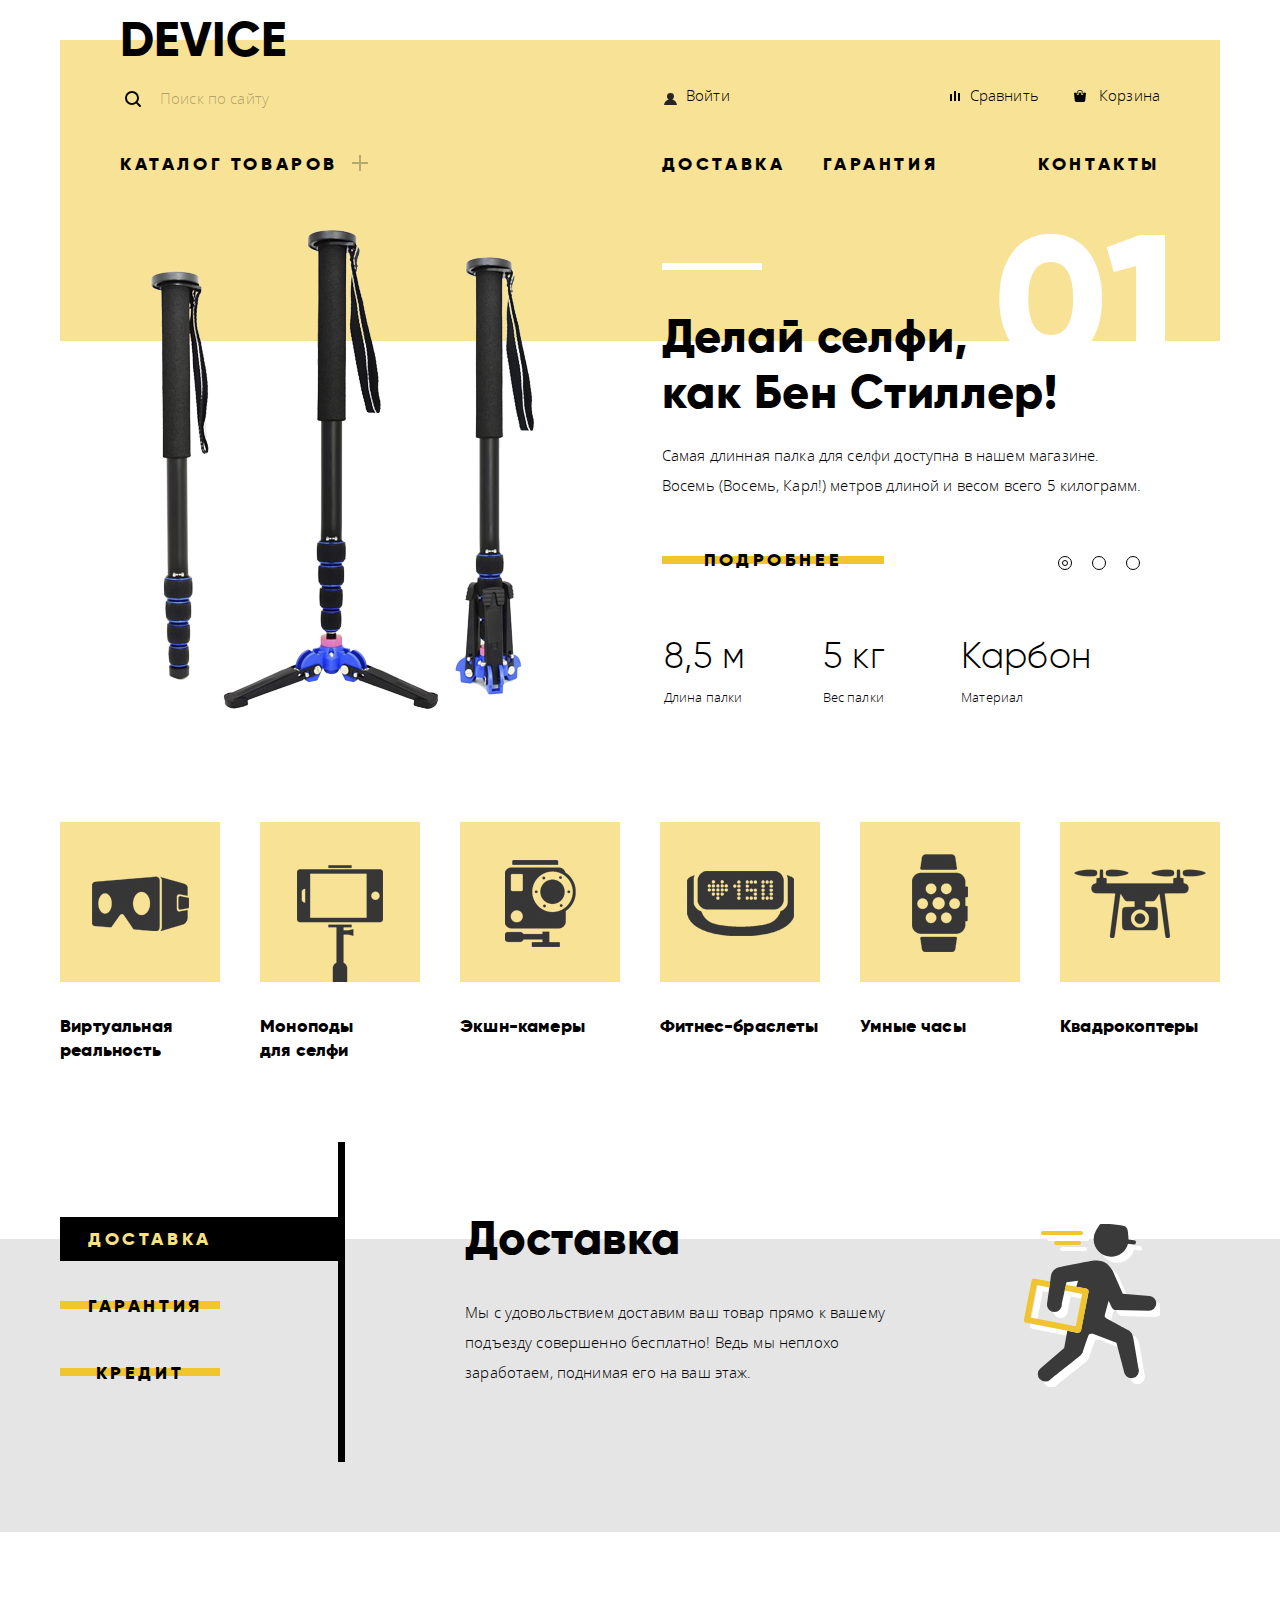
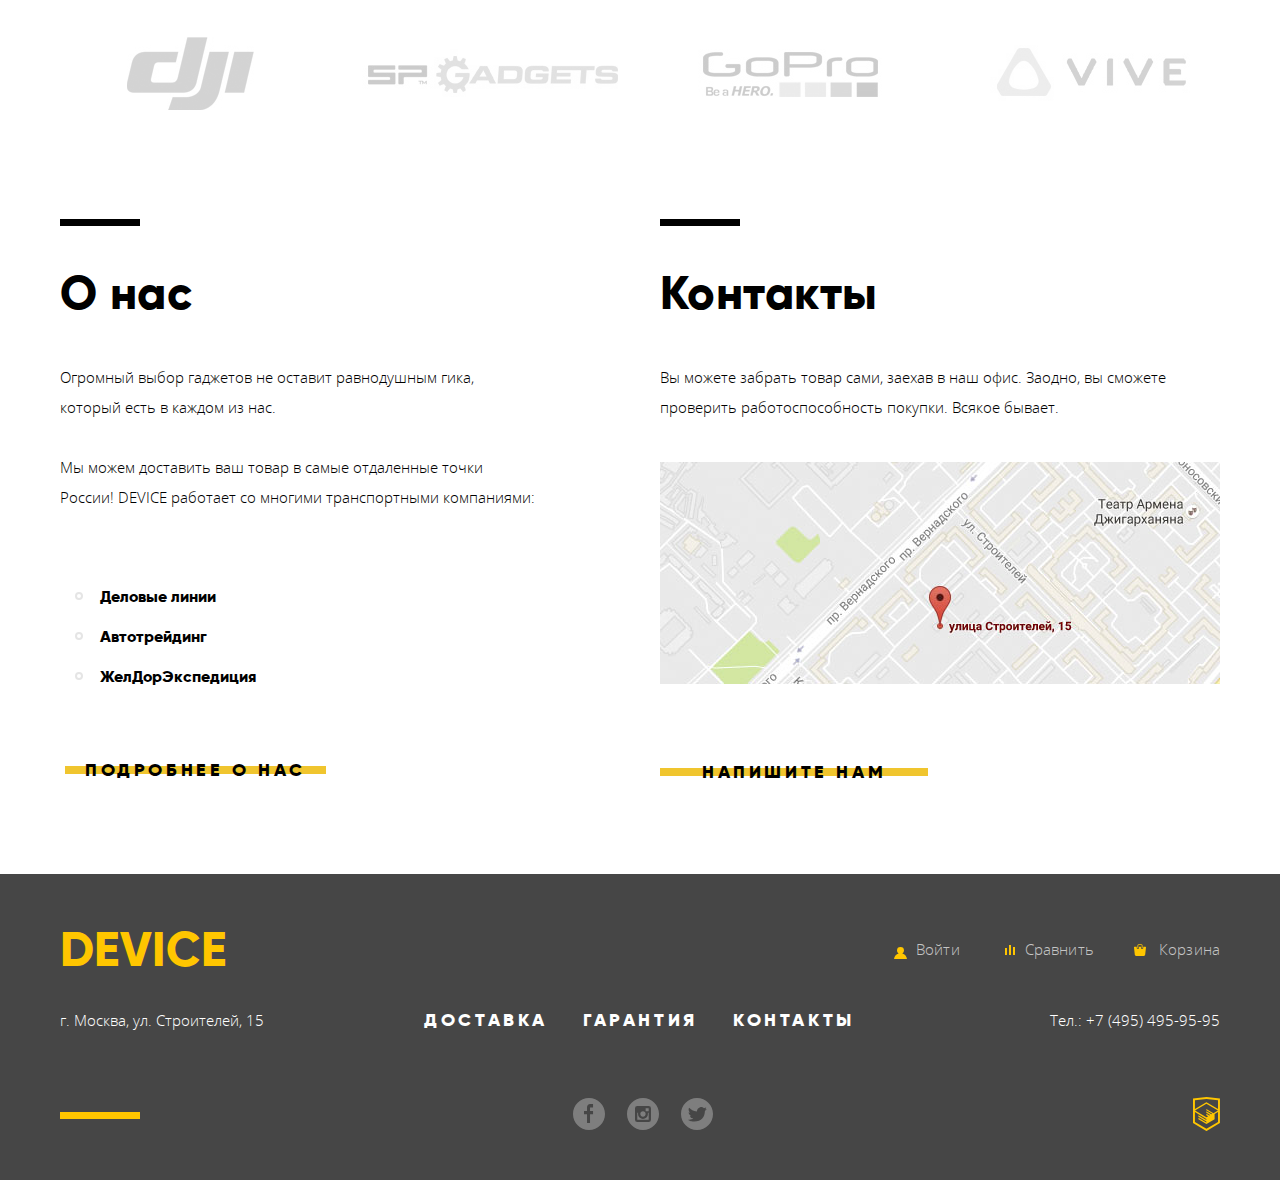
==== commit 38df7bae: "все только начинается" ====
--- a/index.html
+++ b/index.html
@@ -4,7 +4,7 @@
     <meta charset="utf-8">
     <title>HTML Academy: Девайс</title>
     <link href="css/normalize.css" rel="stylesheet">
-    <link href="css/style.min.css" rel="stylesheet">
+    <link href="css/style.css" rel="stylesheet">
   </head>
   <body>
 
@@ -333,7 +333,6 @@
           </div>
         </div>
       </footer>
-      <script src="js/map-popup.min.js"></script>
-      <script src="js/feedback-popup.min.js"></script>
+      <script src="js/script-popup.min.js"></script>
   </body>
 </html>
--- a/css/style.css
+++ b/css/style.css
@@ -0,0 +1,2350 @@
+﻿@font-face {
+  font-family: "Gilroy";
+  src: url("../fonts/gilroyextrabold.woff2") format("woff2");
+  font-weight: 800;
+  font-style: normal;
+}
+
+@font-face {
+  font-family: "Gilroy";
+  src: url("../fonts/gilroylight.woff2") format("woff2");
+  font-weight: 300;
+  font-style: normal;
+}
+
+@font-face {
+  font-family: "OpenSans";
+  src: url("../fonts/opensans.woff2") format("woff2");
+  font-weight: 400;
+  font-style: normal;
+}
+
+@font-face {
+  font-family: "OpenSans";
+  src: url("../fonts/opensanslight.woff2") format("woff2");
+  font-weight: 300;
+  font-style: normal;
+}
+
+*,
+*::before,
+*::after {
+  -webkit-box-sizing: inherit;
+          box-sizing: inherit;
+}
+
+html {
+  -webkit-box-sizing: border-box;
+          box-sizing: border-box;
+}
+
+body {
+  min-width: 1200px;
+  color: #000000;
+  background-color: #ffffff;
+}
+
+a {
+  text-decoration: none;
+}
+
+img {
+  max-width: 100%;
+  height: auto;
+}
+
+.container {
+  margin: 0 auto;
+  padding-left: 20px;
+  padding-right: 20px;
+
+  width: 1200px;
+}
+
+.visually-hidden {
+  position: absolute;
+  clip: rect(0 0 0 0);
+  width: 1px;
+  height: 1px;
+  margin: -1px;
+}
+
+/*  GENERAL STYLE BUTTON  */
+.btn {
+  position: relative;
+  z-index: 0;
+  display: inline-block;
+  padding: 8px 42px;
+
+  height: 40px;
+
+  font-family: "Gilroy", Arial, sans-serif;
+  font-weight: 800;
+  font-size: 18px;
+  line-height: 24px;
+  color: #000000;
+  text-transform: uppercase;
+  text-align: center;
+  letter-spacing: 0.2em;
+}
+
+.btn::before {
+  content: "";
+  position: absolute;
+  top: 40%;
+  left: 0;
+  height: 8px;
+  width: 100%;
+  background-color: #f0c52e;
+  z-index: -1;
+  -webkit-transition: all 300ms ease;
+       -o-transition: all 300ms ease;
+          transition: all 300ms ease;
+}
+
+.btn:hover::before {
+  top: 0;
+  height: 100%;
+  -webkit-transition: all 300ms ease;
+       -o-transition: all 300ms ease;
+          transition: all 300ms ease;
+}
+
+.btn:active::before {
+  top: 0;
+  height: 100%;
+}
+
+.btn:hover {
+  color: rgba(0, 0, 0, 1);
+}
+
+.btn:active {
+  color: rgba(0, 0, 0, 0.5);
+}
+
+/*Здесь начинается стилизация хедера*/
+.main-header {
+  margin-top: 40px;
+}
+
+.main-navigation {
+  /*padding-top: 50px; было*/
+  padding-top: 40px;
+  padding-right: 60px;
+  padding-bottom: 50px;
+  /*padding-bottom: 50px; было*/
+  padding-left: 60px;
+
+  background-color: #f7e296;
+}
+
+.main-navigation .flex {
+  display: -webkit-box;
+  display: -ms-flexbox;
+  display: flex;
+  -webkit-box-pack: justify;
+     -ms-flex-pack: justify;
+   justify-content: space-between;
+  -webkit-box-align: start;
+     -ms-flex-align: start;
+        align-items: flex-start;
+}
+
+a.main-navigation-logo {
+  position: absolute;
+  top: 12px;
+  font-family: "Gilroy", Arial, sans-serif;
+  font-weight: 800;
+  font-size: 48px;
+  color: #000000;
+  letter-spacing: 0.01em;
+}
+
+a.main-navigation-logo:hover {
+  color: rgba(0, 0, 0, 0.6);
+}
+
+a.main-navigation-logo:active {
+  color: rgba(0, 0, 0, 0.3);
+}
+
+/*  ПОИСК ПО САЙТУ  */
+.navigation-item {
+  /*margin-bottom: 35px; было*/
+  margin-bottom: 32px;
+}
+
+.search input[type="search"] {
+  width: 355px;
+  padding-top: 10px;
+  padding-bottom: 10px;
+  /*padding-left: 30px; было*/
+  padding-left: 40px;
+
+  background-color: transparent;
+  background-image: url("../img/search.svg");
+  background-repeat: no-repeat;
+  /*background-position: 0 50%;*/
+  background-position: 5px 50%;
+  border: none;
+  border-bottom: 2px solid transparent;
+}
+
+.search input[type="search"]:focus {
+  outline: none;
+  border-bottom: 2px solid #000000;
+}
+
+.search {
+  position: relative;
+}
+
+.search input[type="submit"] {
+  opacity: 0;
+  position: absolute;
+  top: 0;
+  right: 0;
+  padding: 10px 20px;
+
+  font-family: "OpenSans", Arial, sans-serif;
+  font-weight: 300;
+  font-size: 15px;
+
+  background-color: transparent;
+  border: 2px solid #000000;
+  border-bottom: none;
+
+  cursor: pointer;
+}
+
+.search input[type="search"]:focus + input[type="submit"]:hover {
+  opacity: 1;
+  color: #ffffff;
+  background-color: rgba(0, 0, 0, 1);
+}
+
+.search input[type="submit"]:active {
+  opacity: 1;
+  color: rgba(255, 255, 255, 0.3);
+  background-color: rgba(0, 0, 0, 1);
+}
+
+.search input[type="search"]:focus + input[type="submit"] {
+  opacity: 1;
+}
+
+/*  PLACEHOLDER   */
+.search input[type="search"]::-webkit-input-placeholder {
+  font-family: "OpenSans", Arial, sans-serif;
+  font-weight: 300;
+  font-size: 15px;
+  letter-spacing: 0.01em;
+  line-height: 30px;
+  color: rgba(0, 0, 0, 0.3);
+}
+
+.search input[type="search"]::-moz-placeholder {
+  font-family: "OpenSans", Arial, sans-serif;
+  font-weight: 300;
+  font-size: 15px;
+  letter-spacing: 0.01em;
+  line-height: 30px;
+  color: rgba(0, 0, 0, 0.3);
+}
+
+.search input[type="search"]:-moz-placeholder {
+  font-family: "OpenSans", Arial, sans-serif;
+  font-weight: 300;
+  font-size: 15px;
+  letter-spacing: 0.01em;
+  line-height: 30px;
+  color: rgba(0, 0, 0, 0.3);
+}
+
+.search input[type="search"]::placeholder {
+  font-family: "OpenSans", Arial, sans-serif;
+  font-weight: 300;
+  font-size: 15px;
+  letter-spacing: 0.01em;
+  line-height: 30px;
+  color: rgba(0, 0, 0, 0.3);
+}
+
+.search input[type="search"]:-ms-input-placeholder {
+  font-family: "OpenSans", Arial, sans-serif;
+  font-weight: 300;
+  font-size: 15px;
+  letter-spacing: 0.01em;
+  line-height: 30px;
+  color: rgba(0, 0, 0, 0.3);
+}
+
+.search input[type="search"]:hover::-webkit-input-placeholder {
+  color: rgba(0, 0, 0, 0.6);
+}
+
+.search input[type="search"]:hover::-moz-placeholder {
+  color: rgba(0, 0, 0, 0.6);
+}
+
+.search input[type="search"]:hover:-moz-placeholder {
+  color: rgba(0, 0, 0, 0.6);
+}
+
+.search input[type="search"]:hover::placeholder {
+  color: rgba(0, 0, 0, 0.6);
+}
+
+.search input[type="search"]:hover:-ms-input-placeholder {
+  color: rgba(0, 0, 0, 0.6);
+}
+
+.search input[type="search"]:focus::-webkit-input-placeholder {
+  color: rgba(0, 0, 0, 1);
+}
+
+.search input[type="search"]:focus::-moz-placeholder {
+  color: rgba(0, 0, 0, 1);
+}
+
+.search input[type="search"]:focus:-moz-placeholder {
+  color: rgba(0, 0, 0, 1);
+}
+
+.search input[type="search"]:focus::placeholder {
+  color: rgba(0, 0, 0, 1);
+}
+
+.search input[type="search"]:focus:-ms-input-placeholder {
+  color: rgba(0, 0, 0, 1);
+}
+
+/*  Меню пользователя */
+.user-menu {
+  display: -webkit-box;
+  display: -ms-flexbox;
+  display: flex;
+  -webkit-box-align: center;
+     -ms-flex-align: center;
+        align-items: center;
+  margin: 0;
+  padding: 0;
+  list-style: none;
+}
+
+.user-menu a {
+  font-family: "OpenSans", Arial, sans-serif;
+  font-weight: 300;
+  font-size: 15px;
+  color: #000000;
+  line-height: 30px;
+  letter-spacing: 0.01em;
+}
+
+.login {
+  margin-right: 215px;
+}
+
+.compare {
+  /*margin-right: 40px; было*/
+  margin-right: 35px;
+}
+
+.username,
+.exit {
+  margin-right: 40px;
+}
+
+.login-link,
+.compare-link,
+.cart-link,
+.username-link {
+  position: relative;
+  /*padding-left: 30px; было*/
+  padding-left: 25px;
+}
+
+.login-link::before,
+.username-link::before {
+  content: "";
+
+  position: absolute;
+  top: 8px;
+  left: 3px;
+
+  width: 13px;
+  height: 13px;
+
+  background-image: url("../img/user.svg");
+  background-repeat: no-repeat;
+  background-position: 0 0;
+}
+
+.compare-link::before {
+  content: "";
+
+  position: absolute;
+  top: 6px;
+  left: 5px;
+
+  width: 10px;
+  height: 10px;
+
+  background-image: url("../img/compare.svg");
+  background-repeat: no-repeat;
+  background-position: 0 0;
+}
+
+.cart-link::before {
+  content: "";
+
+  position: absolute;
+  top: 5px;
+  left: 0;
+
+  width: 12px;
+  height: 12px;
+
+  background-image: url("../img/cart.svg");
+  background-repeat: no-repeat;
+  background-position: 0 0;
+}
+
+.user-menu li>a:hover {
+  color: rgba(0, 0, 0, 0.6);
+}
+
+.login-link:hover::before,
+.compare-link:hover::before,
+.cart-link:hover::before,
+.username-link:hover::before {
+  opacity: 0.6;
+}
+
+.user-menu li>a:active {
+  color: rgba(0, 0, 0, 0.3);
+}
+
+.login-link:active::before,
+.compare-link:active::before,
+.cart-link:active::before,
+.username-link:active::before{
+  opacity: 0.3;
+}
+
+/*  Выпадающий список каталога  */
+.topmenu,
+.submenu {
+  margin: 0;
+  padding: 0;
+
+  list-style: none;
+}
+
+.down {
+  position: relative;
+  padding-right: 30px;
+  padding-bottom: 20px;
+
+  font-family: "Gilroy", Arial, sans-serif;
+  font-weight: 800;
+  font-size: 18px;
+  color: #000000;
+  letter-spacing: 0.2em;
+  line-height: 24px;
+  text-transform: uppercase;
+}
+
+.down::after {
+  content: "";
+
+  position: absolute;
+  top: 2px;
+  right: 0;
+
+  width: 16px;
+  height: 16px;
+
+  background-image: url("../img/plus.svg");
+  background-repeat: no-repeat;
+  background-position: 0 0;
+  opacity: 0.3;
+}
+
+.down:hover {
+  color: rgba(0, 0, 0, 0.6);
+}
+
+.topmenu .down:active {
+  color: rgba(0, 0, 0, 0.3);
+}
+
+.topmenu > li {
+  position: relative;
+}
+
+.submenu {
+  position: absolute;
+  z-index: 2;
+
+  display: -webkit-box;
+  display: -ms-flexbox;
+  display: flex;
+
+  margin: 0;
+  padding: 0;
+
+  width: 1160px;
+
+  background-color: rgba(247, 226, 150, 0);
+}
+
+.submenu li {
+  margin-top: 10px;
+  margin-left: 60px;
+}
+
+.submenu-item--2 li:nth-child(2) {
+  padding-left: 25px;
+}
+
+.submenu:last-child li {
+  padding-bottom: 33px;
+}
+
+.submenu-item--1 {
+  top: 35px;
+  left: -60px;
+}
+
+.submenu-item--2 {
+  top: 75px;
+  left: -60px;
+}
+
+.submenu-item--3 {
+  top: 110px;
+  left: -60px;
+}
+
+.submenu li {
+  display: none;
+}
+
+.product-navigation-title:hover .submenu>li {
+  display: block;
+}
+
+.product-navigation-title:hover .submenu {
+  background-color: rgba(247, 226, 150, 1);
+}
+
+.submenu li>a {
+  font-family: "OpenSans", Arial, sans-serif;
+  font-weight: 300;
+  font-size: 15px;
+  color: #000000;
+  line-height: 36px;
+  letter-spacing: 0.01em;
+}
+
+.submenu li>a:hover {
+  color: rgba(0, 0, 0, 0.6);
+}
+
+.submenu li>a:active {
+  color: rgba(0, 0, 0, 0.3);
+}
+
+/*  Услуги  */
+.services-navigation {
+  display: -webkit-box;
+  display: -ms-flexbox;
+  display: flex;
+  margin: 0;
+  padding: 0;
+
+  list-style: none;
+}
+
+.delivery {
+  /*margin-right: 40px; было*/
+  margin-right: 38px;
+}
+
+.guarantee {
+  /*margin-right: 115px; было*/
+  margin-right: 100px;
+}
+
+.services-navigation a {
+  font-family: "Gilroy", Arial, sans-serif;
+  font-weight: 800;
+  font-size: 18px;
+  color: #000000;
+  line-height: 24px;
+  letter-spacing: 0.2em;
+  text-transform: uppercase;
+}
+
+.services-navigation a:hover {
+  color: rgba(0, 0, 0, 0.6);
+}
+
+.services-navigation a:active {
+  color: rgba(0, 0, 0, 0.3);
+}
+/*Здесь заканчивается стилизация хедера*/
+
+/*Здесь начинается стилизация слайдера*/
+.slider {
+  position: relative;
+
+  padding-left: 60px;
+  padding-right: 60px;
+}
+
+.slider::before {
+  content: "";
+
+  position: absolute;
+  top: -175px;
+  left: 20px;
+  z-index: -1;
+
+  width: 1160px;
+  height: 290px;
+  background-color: #f7e296;
+}
+
+.slider-list .flex {
+  display: -webkit-box;
+  display: -ms-flexbox;
+  display: flex;
+  -webkit-box-pack: justify;
+     -ms-flex-pack: justify;
+   justify-content: space-between;
+}
+
+.slider-item {
+  display: none;
+  margin-bottom: 105px;
+}
+
+.flex-item--1 {
+  padding-left: 50px;
+  width: 560px;
+}
+
+.flex-item--2 {
+  padding-left: 40px;
+  width: 600px;
+}
+
+.slider--3 .flex-item--1 {
+  padding-top: 70px;
+  padding-right: 40px;
+  padding-left: 0;
+}
+
+.slider-list {
+  margin: 0;
+  padding: 0;
+}
+
+.slider-list h3 {
+  position: relative;
+  margin: 0;
+  margin-top: 82px;
+
+  font-family: "Gilroy", Arial, sans-serif;
+  font-weight: 800;
+  font-size: 47px;
+  line-height: 56px;
+  letter-spacing: 0.01em;
+
+  z-index: 0;
+}
+
+.slider-list h3::before {
+  content: "";
+
+  position: absolute;
+  top: -45px;
+  display: block;
+
+  width: 100px;
+  height: 7px;
+
+  background-color: #ffffff;
+}
+
+.slider--1 h3::after {
+  content: "01";
+
+  position: absolute;
+  top: -35px;
+  right: 0;
+
+
+  font-family: inherit;
+  font-size: 180px;
+  letter-spacing: 0.01em;
+  color: #ffffff;
+
+  z-index: -1;
+}
+
+.slider--2 h3::after {
+  content: "02";
+
+  position: absolute;
+  top: -35px;
+  right: 0;
+
+
+  font-family: inherit;
+  font-size: 180px;
+  letter-spacing: 0.01em;
+  color: #ffffff;
+
+  z-index: -1;
+}
+
+.slider--3 h3::after {
+  content: "03";
+
+  position: absolute;
+  top: -35px;
+  right: 0;
+
+
+  font-family: inherit;
+  font-size: 180px;
+  letter-spacing: 0.01em;
+  color: #ffffff;
+
+  z-index: -1;
+}
+
+.slider-list p {
+  margin: 0;
+  margin-top: 20px;
+
+  font-family: "OpenSans", Arial, sans-serif;
+  font-weight: 300;
+  font-size: 15px;
+  line-height: 30px;
+  letter-spacing: 0.01em;
+}
+
+.btn-slider {
+  margin-top: 40px;
+}
+
+.property-table {
+  margin-top: 50px;
+  text-align: left;
+}
+
+.property-table td {
+  padding: 0;
+  padding-right: 75px;
+
+  font-family: "Gilroy", Arial, sans-serif;
+  font-weight: 300;
+  font-size: 36px;
+  line-height: 48px;
+  letter-spacing: 0.01em;
+}
+
+.property-table td:last-child {
+  padding-right: 0;
+}
+
+.property-table th {
+  padding: 0;
+  padding-top: 5px;
+  padding-right: 70px;
+
+  font-family: "OpenSans", Arial, sans-serif;
+  font-weight: 300;
+  font-size: 13px;
+  line-height: 20px;
+  letter-spacing: 0.01em;
+}
+
+/*  переключатели слайдера  */
+.slider-controls {
+  position: absolute;
+
+  right: 0;
+  bottom: 147px;
+  margin-right: 100px;
+
+  text-align: center;
+  font-size: 0;
+}
+
+.slider-controls i {
+  position: relative;
+
+  display: inline-block;
+  padding: 6px;
+
+  border: 1px solid #000000;
+  border-radius: 50%;
+  background-color: #ffffff;
+  cursor: pointer;
+}
+
+.slider-controls label:not(:last-child) {
+  margin-right: 20px;
+}
+
+#slide-1:checked ~ .slider-list .slider-item:nth-child(1) {
+  display: block;
+}
+
+#slide-2:checked ~ .slider-list .slider-item:nth-child(2) {
+  display: block;
+}
+
+#slide-3:checked ~ .slider-list .slider-item:nth-child(3) {
+  display: block;
+}
+
+#slide-1:checked ~ .slider-controls .control--1::after,
+#slide-2:checked ~ .slider-controls .control--2::after,
+#slide-3:checked ~ .slider-controls .control--3::after {
+  content: "";
+
+  position: absolute;
+  top: 3px;
+  left: 3px;
+  z-index: 1;
+
+  width: 6px;
+  height: 6px;
+
+  border: 1px solid #000000;
+  border-radius: 50%;
+  background: #ffffff;
+}
+/*Здесь заканчивается стилизация слайдера.*/
+
+/*Здесь начинается стилизация блока товарных категорий*/
+.product-catalog {
+  margin-bottom: 80px;
+}
+
+.product-catalog-list {
+  display: -webkit-box;
+  display: -ms-flexbox;
+  display: flex;
+  -webkit-box-pack: center;
+     -ms-flex-pack: center;
+   justify-content: center;
+  margin: 0;
+  padding: 0;
+
+  list-style: none;
+}
+
+.product-catalog-list li {
+  width: 160px;
+  margin-right: 40px;
+}
+
+.product-catalog-list li:last-child {
+  margin-right: 0;
+}
+
+.block-icon {
+  display: block;
+
+  text-align: center;
+  line-height: 160px;
+
+  background-color: rgba(240, 197, 46, 0.5);
+}
+
+.block-icon img {
+  vertical-align: middle;
+}
+
+.block-icon-monopod img{
+  vertical-align: bottom;
+}
+
+.product-catalog-list h2 {
+  margin: 0;
+  margin-top: 32px;
+
+  font-family: "Gilroy", Arial, sans-serif;
+  font-weight: 800;
+  font-size: 18px;
+  line-height: 24px;
+  color: #000000;
+  letter-spacing: 0.01em;
+}
+
+.product-catalog-list a:hover .block-icon,
+.product-catalog-list a:active .block-icon {
+  background-color: rgba(240, 197, 46, 1);
+}
+
+.product-catalog-list a:active > .block-icon > img {
+  opacity: 0.3;
+}
+
+.product-catalog-list a:hover h2 {
+  color: rgba(0, 0, 0, 1);
+}
+
+.product-catalog-list a:active h2 {
+  color: rgba(0, 0, 0, 0.3);
+}
+/*Здесь заканчивается стилизация блока товарных категорий*/
+
+/*  Здесь начинается стилизация Табов   */
+.block-service {
+  margin-bottom: 105px;
+
+  background-color: #e5e5e5;
+  /*background: -webkit-gradient(linear, left top, left bottom, color-stop(25%, #ffffff), color-stop(25%, #e5e5e5), color-stop(75%, #e5e5e5));*/
+  background: -webkit-linear-gradient(top, #ffffff 25%, #e5e5e5 25%, #e5e5e5 75%);
+  background: -o-linear-gradient(top, #ffffff 25%, #e5e5e5 25%, #e5e5e5 75%);
+  background: linear-gradient(to bottom, #ffffff 25%, #e5e5e5 25%, #e5e5e5 75%);
+}
+
+.block-service .flex {
+  display: -webkit-box;
+  display: -ms-flexbox;
+  display: flex;
+  min-height: 390px;
+}
+
+.service-tabs {
+  position: relative;
+  margin: 0;
+  padding: 0;
+  padding-top: 75px;
+
+  width: 287px;
+
+  list-style: none;
+}
+
+.service-tabs::after {
+  content: "";
+
+  position: absolute;
+  top: 0;
+  right: 0;
+  display: block;
+
+  width: 7px;
+  height: 320px;
+
+  background-color: #000000;
+}
+
+.service-tabs-item {
+  position: relative;
+  display: block;
+  margin-bottom: 23px;
+  padding: 10px 28px;
+
+  z-index: 0;
+
+  width: 160px;
+
+  font-family: "Gilroy", Arial, sans-serif;
+  font-weight: 800;
+  font-size: 18px;
+  line-height: 24px;
+  text-transform: uppercase;
+  text-align: center;
+  letter-spacing: 0.2em;
+  color: #000000;
+
+  cursor: pointer;
+}
+
+.service-tabs-item::before {
+  content: "";
+
+  position: absolute;
+  top: 40%;
+  left: 0;
+  bottom: 0px;
+
+  width: 100%;
+  height: 8px;
+
+  background-color: #f0c52e;
+
+  z-index: -1;
+  -webkit-transition: all 300ms ease;
+       -o-transition: all 300ms ease;
+          transition: all 300ms ease;
+}
+
+.service-tabs-item:hover {
+  color: #000000;
+}
+
+.service-tabs-item:hover::before {
+  top: 0;
+  height: 100%;
+  -webkit-transition: all 200ms ease;
+       -o-transition: all 200ms ease;
+          transition: all 200ms ease;
+}
+
+.service-tabs-item:active {
+  color: #f7e184;
+}
+
+.service-tabs-item:active::before {
+  top: 0;
+  height: 100%;
+  width: 280px;
+  background-color: #000000;
+  -webkit-transition: none;
+       -o-transition: none;
+          transition: none;
+}
+
+.service-list {
+  margin: 0;
+  margin-top: 72px;
+  padding-left: 120px;
+
+  width: 880px;
+
+  list-style: none;
+}
+
+.service-list h2 {
+  margin: 0;
+
+  font-family: "Gilroy", Arial, sans-serif;
+  font-weight: 800;
+  font-size: 47px;
+  line-height: 48px;
+  letter-spacing: 0.01em;
+}
+
+.service-list p {
+  margin: 0;
+  margin-top: 35px;
+
+  font-family: "OpenSans", Arial, sans-serif;
+  font-weight: 300;
+  font-size: 15px;
+  line-height: 30px;
+  letter-spacing: 0.01em;
+}
+
+.service-item {
+  display: none;
+  margin-right: 60px;
+  padding-right: 275px;
+}
+
+#service-1:checked ~ .service-list .service-item:nth-child(1) {
+  display: block;
+}
+
+#service-2:checked ~ .service-list .service-item:nth-child(2) {
+  display: block;
+}
+
+#service-3:checked ~ .service-list .service-item:nth-child(3) {
+  display: block;
+}
+
+#service-1:checked ~ .service-tabs .service-tabs-item--1::before,
+#service-2:checked ~ .service-tabs .service-tabs-item--2::before,
+#service-3:checked ~ .service-tabs .service-tabs-item--3::before {
+  top: 0;
+  height: 100%;
+  width: 280px;
+  background-color: #000000;
+  -webkit-transition: none;
+       -o-transition: none;
+          transition: none;
+}
+
+#service-1:checked ~ .service-tabs .service-tabs-item--1,
+#service-2:checked ~ .service-tabs .service-tabs-item--2,
+#service-3:checked ~ .service-tabs .service-tabs-item--3 {
+  color: #f7e184;
+}
+
+.service-item:nth-child(1) {
+  background-image: url(../img/delivery.svg);
+  background-repeat: no-repeat;
+  background-position: right 10px;
+  background-size: auto;
+}
+
+.service-item:nth-child(2) {
+  background-image: url(../img/warranty.svg);
+  background-repeat: no-repeat;
+  background-position: right center;
+  background-size: contain;
+}
+
+.service-item:nth-child(3) {
+  background-image: url(../img/credit.svg);
+  background-repeat: no-repeat;
+  background-position: right center;
+  background-size: contain;
+}
+/*Здесь заканчивается стилизация Табов*/
+
+/*Здесь начинается стилизация брендов*/
+.brands {
+  margin-bottom: 100px;
+}
+
+ul.brands-list {
+  margin: 0;
+  padding: 0;
+
+  display: -webkit-box;
+
+  display: -ms-flexbox;
+
+  display: flex;
+  -webkit-box-pack: center;
+     -ms-flex-pack: center;
+   justify-content: center;
+  -webkit-box-align: center;
+     -ms-flex-align: center;
+        align-items: center;
+
+  list-style: none;
+}
+
+ul.brands-list li {
+  width: 260px;
+  text-align: center;
+  margin-right: 40px;
+}
+
+ul.brands-list li:last-child {
+  margin-right: 0;
+}
+
+ul.brands-list li>a:focus {
+  outline: auto;
+  opacity: 1;
+}
+
+.brands a {
+  -webkit-filter: grayscale(100%);
+          filter: grayscale(100%);
+  opacity: 0.2;
+}
+
+.brands a:hover {
+  -webkit-filter: none;
+          filter: none;
+  opacity: 1;
+}
+
+.brands a:focus {
+  opacity: 1;
+}
+/*Здесь заканчивается стилизация брендов*/
+
+/*Здесь начинается стилизация блоков О нас и Контакты*/
+.block-info {
+  margin-bottom: 82px;
+  padding-top: 55px;
+}
+
+.block-info .flex {
+  display: -webkit-box;
+  display: -ms-flexbox;
+  display: flex;
+}
+
+.block-about-us {
+  width: 500px;
+  margin-right: 100px;
+}
+
+.block-contacts {
+  width: 560px;
+}
+
+.block-about-us .btn {
+  margin-left: 5px;
+  padding: 8px 20px;
+}
+
+.block-about-us h2,
+.block-contacts h2 {
+  position: relative;
+  margin: 0;
+  margin-bottom: 45px;
+
+  font-family: "Gilroy", Arial, sans-serif;
+  font-weight: 800;
+  font-size: 47px;
+  line-height: 48px;
+  letter-spacing: 0.01em;
+}
+
+.block-about-us h2:first-child::before,
+.block-contacts h2:first-child::before {
+  content: "";
+
+  position: absolute;
+  top: -50px;
+  display: block;
+  width: 80px;
+  height: 7px;
+  background-color: #000000;
+}
+
+.block-about-us p,
+.block-contacts p {
+  margin: 0;
+  margin-bottom: 30px;
+
+  font-family: "OpenSans", Arial, sans-serif;
+  font-weight: 300;
+  font-size: 15px;
+  line-height: 30px;
+}
+
+.transport-company {
+  margin: 0;
+  margin-left: 15px;
+  margin-bottom: 53px;
+  padding: 0;
+  padding-top: 35px;
+
+  font-family: "Gilroy", Arial, sans-serif;
+  font-weight: 800;
+  font-size: 16px;
+  line-height: 40px;
+
+  list-style: none;
+}
+
+.transport-company>li {
+  position: relative;
+  padding-left: 25px;
+}
+
+.transport-company>li::before {
+  content: "";
+
+  position: absolute;
+  top: 15px;
+  left: 0;
+
+  width: 8px;
+  height: 8px;
+  border: 2px solid #e5e5e5;
+  border-radius: 50%;
+}
+
+.transport-company a {
+  color: #000000;
+  text-decoration: none;
+}
+
+.block-contacts .contacts-map {
+  padding-top: 10px;
+  margin-bottom: 63px;
+
+  cursor: pointer;
+}
+
+/*  КАРТА */
+.modal-map {
+  top: 50%;
+  left: 50%;
+
+  display: none;
+
+  width: 960px;
+  height: 560px;
+
+  margin-top: -280px;
+  margin-left: -480px;
+  z-index: 1;
+}
+
+.modal-map iframe {
+  border: none;
+}
+
+.modal-map p {
+  margin: 0;
+}
+
+/*  ВСПЛЫВАЮЩАЯ ФОРМА ОБРАТНОЙ СВЯЗИ  */
+.modal {
+  position: fixed;
+  background-color: #ffffff;
+
+  -webkit-box-shadow: 0 10px 20px rgba(0, 0, 0, 0.2);
+
+          box-shadow: 0 10px 20px rgba(0, 0, 0, 0.2);
+}
+.modal-feedback {
+  top: 180px;
+  left: 50%;
+
+  display: none;
+
+  width: 960px;
+  margin-left: -480px;
+  padding: 95px 100px;
+  z-index: 1;
+}
+
+.modal-close {
+  position: absolute;
+  top: 20px;
+  right: 20px;
+  padding: 0;
+
+  width: 55px;
+  height: 55px;
+
+  font-size: 0;
+
+  background-color: rgba(240, 197, 46, 0.5);
+  border: 0;
+  border-radius: 50%;
+
+  cursor: pointer;
+}
+
+.modal-close:hover {
+  background-color: rgba(240, 197, 46, 1);
+}
+
+.modal-close:active {
+  background-color: rgba(240, 197, 46, 0.3);
+}
+
+.modal-close::before,
+.modal-close::after {
+  content: "";
+
+  position: absolute;
+  top: 25px;
+  left: 13px;
+
+  width: 30px;
+  height: 3px;
+
+  background-color: #ffffff;
+}
+
+.modal-close::before {
+  -webkit-transform: rotate(45deg);
+      -ms-transform: rotate(45deg);
+          transform: rotate(45deg);
+}
+
+.modal-close::after {
+  -webkit-transform: rotate(-45deg);
+      -ms-transform: rotate(-45deg);
+          transform: rotate(-45deg);
+}
+
+.modal-feedback p {
+  display: inline-block;
+  margin: 0;
+  margin-bottom: 35px;
+}
+
+.modal-feedback p:nth-child(1) {
+  margin-right: 35px;
+}
+
+.modal-feedback p:nth-child(3) {
+  width: 100%;
+}
+
+.feedback label {
+  display: block;
+  margin-bottom: 10px;
+
+  font-family: "Gilroy", Arial, sans-serif;
+  font-weight: 800;
+  font-size: 18px;
+  line-height: 24px;
+}
+
+.feedback-username,
+.feedback-email {
+  width: 360px;
+  height: 50px;
+}
+
+.feedback-letter {
+  width: 760px;
+  height: 155px;
+  resize: none;
+}
+
+.feedback-username,
+.feedback-email,
+.feedback-letter {
+  padding: 15px 20px;
+
+  border: none;
+  background-color: rgba(234, 234, 234, 0.5);
+}
+
+.feedback-username:hover,
+.feedback-email:hover,
+.feedback-letter:hover {
+  background-color: rgba(234, 234, 234, 0.8);
+}
+
+.feedback-username:hover:active,
+.feedback-email:active,
+.feedback-letter:active,
+.feedback-username:focus,
+.feedback-email:focus,
+.feedback-letter:focus {
+  background-color: rgba(255, 255, 255, 1);
+  outline: 3px solid rgba(240, 197, 46, 0.5);
+}
+
+.feedback input[type="text"]::-webkit-input-placeholder,
+.feedback input[type="email"]::-webkit-input-placeholder,
+.feedback textarea[name="letter"]::-webkit-input-placeholder {
+  font-family: "OpenSans", Arial, sans-serif;
+  font-weight: 400;
+  font-size: 14px;
+  line-height: 18px;
+  color: rgba(70, 70, 70, 0.4);
+}
+
+.feedback input[type="text"]::-moz-placeholder,
+.feedback input[type="email"]::-moz-placeholder,
+.feedback textarea[name="letter"]::-moz-placeholder {
+  font-family: "OpenSans", Arial, sans-serif;
+  font-weight: 400;
+  font-size: 14px;
+  line-height: 18px;
+  color: rgba(70, 70, 70, 0.4);
+}
+
+.feedback input[type="text"]:-moz-placeholder,
+.feedback input[type="email"]:-moz-placeholder,
+.feedback textarea[name="letter"]:-moz-placeholder {
+  font-family: "OpenSans", Arial, sans-serif;
+  font-weight: 400;
+  font-size: 14px;
+  line-height: 18px;
+  color: rgba(70, 70, 70, 0.4);
+}
+
+.feedback input[type="text"]::placeholder,
+.feedback input[type="email"]::placeholder,
+.feedback textarea[name="letter"]::placeholder {
+  font-family: "OpenSans", Arial, sans-serif;
+  font-weight: 400;
+  font-size: 14px;
+  line-height: 18px;
+  color: rgba(70, 70, 70, 0.4);
+}
+
+.feedback input[type="text"]:-ms-input-placeholder,
+.feedback input[type="email"]:-ms-input-placeholder,
+.feedback textarea[name="letter"]:-ms-input-placeholder {
+ font-family: "OpenSans", Arial, sans-serif;
+ font-weight: 400;
+ font-size: 14px;
+ line-height: 18px;
+ color: rgba(70, 70, 70, 0.4);
+}
+
+.feedback input[type="text"]:focus::-webkit-input-placeholder,
+.feedback input[type="email"]:focus::-webkit-input-placeholder,
+.feedback textarea[name="letter"]:focus::-webkit-input-placeholder {
+  color: rgba(70, 70, 70, 1);
+}
+
+.feedback input[type="text"]:focus::-moz-placeholder,
+.feedback input[type="email"]:focus::-moz-placeholder,
+.feedback textarea[name="letter"]:focus::-moz-placeholder {
+  color: rgba(70, 70, 70, 1);
+}
+
+.feedback input[type="text"]:focus:-moz-placeholder,
+.feedback input[type="email"]:focus:-moz-placeholder,
+.feedback textarea[name="letter"]:focus:-moz-placeholder {
+  color: rgba(70, 70, 70, 1);
+}
+
+.feedback input[type="text"]:focus::placeholder,
+.feedback input[type="email"]:focus::placeholder,
+.feedback textarea[name="letter"]:focus::placeholder {
+  color: rgba(70, 70, 70, 1);
+}
+
+.feedback input[type="text"]:focus:-ms-input-placeholder,
+.feedback input[type="email"]:focus:-ms-input-placeholder,
+.feedback textarea[name="letter"]:focus:-ms-input-placeholder {
+ color: rgba(70, 70, 70, 1);
+}
+
+.feedback button[class="btn"] {
+  border: none;
+  background: none;
+}
+/*Здесь заканчивается стилизация блоков О нас и Контакты*/
+
+/*здесь начинается стилизация страницы catalog.html*/
+.exit-link {
+  opacity: 0.3;
+}
+
+.catalog-background {
+  background-color: #ffffff;
+  /*background: -webkit-gradient(linear, left top, right top, color-stop(20%, #efefef), color-stop(20%, #ffffff), color-stop(80%, #ffffff));*/
+  background: -webkit-linear-gradient(left, #efefef 20%, #ffffff 20%, #ffffff 80%);
+  background: -o-linear-gradient(left, #efefef 20%, #ffffff 20%, #ffffff 80%);
+  background: linear-gradient(to right, #efefef 20%, #ffffff 20%, #ffffff 80%);
+}
+
+.catalog-head-background {
+  height: 70px;
+
+  background-color: #ebebeb;
+  /*background: -webkit-gradient(linear, left top, right top, color-stop(30%, #dcdcdc), color-stop(30%, #ebebeb), color-stop(70%, #ebebeb));*/
+  background: -webkit-linear-gradient(left, #dcdcdc 30%, #ebebeb 30%, #ebebeb 70%);
+  background: -o-linear-gradient(left, #dcdcdc 30%, #ebebeb 30%, #ebebeb 70%);
+  background: linear-gradient(to right, #dcdcdc 30%, #ebebeb 30%, #ebebeb 70%);
+}
+
+.catalog-column {
+  display: -webkit-box;
+  display: -ms-flexbox;
+  display: flex;
+  margin-top: -70px;
+}
+
+.filters .text,
+.catalog .text {
+  font-family: "Gilroy", Arial, sans-serif;
+  font-weight: 800;
+  font-size: 16px;
+  line-height: 24px;
+  letter-spacing: 0.2em;
+  text-transform: uppercase;
+}
+
+/*  Catalog заголовок  */
+.main-catalog-page .page-title {
+  margin: 0;
+  margin-bottom: 25px;
+  padding: 0;
+  padding-top: 40px;
+
+  font-family: "Gilroy", Arial, sans-serif;
+  font-weight: 800;
+  font-size: 47px;
+  line-height: 48px;
+  letter-spacing: 0.01em;
+}
+
+/*  Catalog breadcrumbs */
+.breadcrumbs {
+  margin: 0;
+  margin-bottom: 40px;
+  padding: 0;
+
+  display: -webkit-inline-box;
+
+  display: -ms-inline-flexbox;
+
+  display: inline-flex;
+  list-style: none;
+}
+
+.breadcrumbs li a {
+  position: relative;
+  padding-right: 40px;
+
+  font-family: "OpenSans", Arial, sans-serif;
+  font-weight: 300;
+  font-size: 14px;
+  line-height: 24px;
+  letter-spacing: 0.01em;
+  color: rgba(0, 0, 0, 0.3);
+}
+
+.breadcrumbs li a::after {
+  content: "";
+
+  position: absolute;
+  top: 7px;
+  right: 20px;
+  width: 4px;
+  height: 7px;
+  background-image: url(../img/nav-arrow.svg);
+  background-repeat: no-repeat;
+  background-position: 0 0;
+}
+
+.breadcrumbs li:last-child a::after {
+  content: none;
+}
+
+.breadcrumbs li a:hover {
+  color: rgba(0, 0, 0, 0.6);
+}
+
+.breadcrumbs li a:active {
+  color: rgba(0, 0, 0, 0.1);
+}
+
+.breadcrumbs li:last-child a:hover,
+.breadcrumbs li:last-child a:active {
+  color: rgba(0, 0, 0, 0.3);
+}
+
+/*  Форма - фильтр  */
+.filters {
+  width: 347px;
+  background-color: #eeeeee;
+}
+
+.filters .text {
+  display: block;
+  margin: 0;
+  padding: 0;
+  padding-top: 23px;
+  padding-bottom: 23px;
+  min-height: 70px;
+  text-align: center;
+
+  background-color: #dcdcdc;
+}
+
+.filter {
+  width: 200px;
+}
+
+.filter-item {
+  margin: 0;
+  padding: 0;
+  border: none;
+}
+
+.filter-cost {
+  margin-top: 70px;
+}
+
+.filter-item legend {
+  padding-top: 13px;
+  padding-bottom: 27px;
+
+  width: 100%;
+
+  font-family: "Gilroy", Arial, sans-serif;
+  font-weight: 800;
+  font-size: 18px;
+  line-height: 24px;
+  letter-spacing: 0.01em;
+
+  border-top: 2px solid #000000;
+}
+
+/*  PRICE-BAR  */
+.range-filter {
+  width: 200px;
+}
+
+.range-controls {
+  position: relative;
+
+  height: 25px;
+  padding-top: 12px;
+}
+
+.range-controls .scale {
+  height: 2px;
+
+  background: #dbdbdb;
+}
+
+.range-controls .bar {
+  width: 60%;
+  height: 2px;
+
+  background: #91c92f;
+}
+
+.range-controls .toggle {
+  position: absolute;
+  top: 4px;
+  left: 0;
+
+  width: 4px;
+  height: 4px;
+  padding: 0;
+  -webkit-box-sizing: content-box;
+          box-sizing: content-box;
+
+  border: 8px solid #ffffff;
+  background-color: #ababab;
+  -webkit-box-shadow: 0 2px 1px 0 #cfcfcf;
+          box-shadow: 0 2px 1px 0 #cfcfcf;
+  border-radius: 50%;
+  cursor: pointer;
+}
+
+.range-controls .toggle-min {
+  left: -5px;
+}
+
+.range-controls .toggle-max {
+  left: 120px;
+}
+
+.price-controls {
+  font-size: 0;
+}
+
+.price-controls label,
+.price-controls input {
+  font-family: "Gilroy", Arial, sans-serif;
+  font-weight: 300;
+  font-size: 14px;
+  line-height: 24px;
+  color: rgba(0, 0, 0, 0.2);
+}
+
+.price-controls label {
+  margin-right: 40px;
+}
+
+.price-controls input {
+  width: 35px;
+
+  border: none;
+  background-color: inherit;
+}
+/*  the END PRICE-BAR  */
+
+.filter-item--1 label,
+.filter-item--2 label {
+  font-family: "OpenSans", Arial, sans-serif;
+  font-weight: 300;
+  font-size: 14px;
+  line-height: 40px;
+  letter-spacing: 0.01em;
+}
+
+.filter-item--1,
+.filter-item--2 {
+  display: -webkit-box;
+  display: -ms-flexbox;
+  display: flex;
+  margin-top: 35px;
+}
+
+.filter button[class="btn"] {
+  margin-top: 35px;
+
+  border: none;
+  background: none;
+  cursor: pointer;
+}
+
+.property--1,
+.property--2 {
+  position: relative;
+  padding-left: 40px;
+
+  cursor: pointer;
+}
+
+.property--1 input[type="checkbox"]:focus + .checkbox-indicator,
+.property--2 input[type="radio"]:focus + .radio-indicator {
+  outline: thin initial;
+  outline: 5px auto -webkit-focus-ring-color;
+}
+
+.property--1 input[type="checkbox"] + .checkbox-indicator::before {
+  content: "";
+
+  position: absolute;
+  top: 8px;
+  left: 1px;
+
+  width: 25px;
+  height: 25px;
+
+  background-image: url(../img/checkbox-off.svg);
+  background-repeat: no-repeat;
+}
+
+.property--2 input[type="radio"] + .radio-indicator::before {
+  content: "";
+
+  position: absolute;
+  top: 8px;
+  left: 1px;
+
+  width: 25px;
+  height: 25px;
+
+  background-image: url(../img/radio-off.svg);
+  background-repeat: no-repeat;
+}
+
+.property--1 input[type="checkbox"]:hover + .checkbox-indicator::before,
+.property--2 input[type="radio"]:hover + .radio-indicator::before {
+  opacity: 0.6;
+}
+
+.property--1 input[type="checkbox"]:active + .checkbox-indicator::before {
+  background-image: url(../img/checkbox-on.svg);
+  opacity: 1;
+}
+
+.property--2 input[type="radio"]:active + .radio-indicator::before {
+  background-image: url(../img/radio-on.svg);
+  opacity: 1;
+}
+
+.property--1 input[type="checkbox"]:checked + .checkbox-indicator::before {
+  background-image: url(../img/checkbox-on.svg);
+  opacity: 1;
+}
+
+.property--2 input[type="radio"]:checked + .radio-indicator::before {
+  background-image: url(../img/radio-on.svg);
+  opacity: 1;
+}
+
+.property--1 input[type="checkbox"]:checked:hover + .checkbox-indicator::before,
+.property--2 input[type="radio"]:checked:hover + .radio-indicator::before {
+  opacity: 0.6;
+}
+
+.property--1 input[type="checkbox"]:checked:active + .checkbox-indicator::before {
+  background-image: url(../img/checkbox-off.svg);
+  opacity: 1;
+}
+
+.property--2 input[type="radio"]:checked:active + .radio-indicator::before {
+  background-image: url(../img/radio-off.svg);
+  opacity: 1;
+}
+
+.catalog {
+  width: 853px;
+}
+
+/*  Сортировка  */
+.select-wrap {
+  display: -webkit-box;
+  display: -ms-flexbox;
+  display: flex;
+  -webkit-box-pack: justify;
+     -ms-flex-pack: justify;
+   justify-content: space-between;
+
+  padding-top: 23px;
+  padding-bottom: 23px;
+  padding-left: 70px;
+
+  min-height: 70px;
+
+  background-color: #ebebeb;
+}
+
+.hold-select {
+  display: -webkit-box;
+  display: -ms-flexbox;
+  display: flex;
+}
+
+.hold-select .text {
+  margin-right: 50px;
+}
+
+.sorting-list {
+  display: -webkit-box;
+  display: -ms-flexbox;
+  display: flex;
+  -webkit-box-align: center;
+     -ms-flex-align: center;
+        align-items: center;
+  margin: 0;
+  padding: 0;
+
+  list-style: none;
+}
+
+.sorting-list li {
+  margin-right: 30px;
+}
+
+.sorting-list li:last-child {
+  margin-right: 230px;
+}
+
+.indicator {
+  display: -webkit-box;
+  display: -ms-flexbox;
+  display: flex;
+  -webkit-box-align: center;
+     -ms-flex-align: center;
+        align-items: center;
+}
+
+.sorting-list li>a {
+  font-family: "OpenSans", Arial, sans-serif;
+  font-weight: 300;
+  font-size: 14px;
+  line-height: 18px;
+  color: rgba(0, 0, 0, 0.3);
+}
+
+.sorting-list li>a:hover {
+  color: rgba(0, 0, 0, 0.6);
+}
+
+.sorting-list li>a:active {
+  color: rgba(0, 0, 0, 1);
+}
+
+.catalog .active,
+.catalog .active:hover,
+.catalog .active:active {
+  color: rgba(0, 0, 0, 1);
+  opacity: 1;
+  cursor: default;
+}
+
+.indicator .up-dir {
+  margin-right: 20px;
+}
+
+.indicator a {
+  opacity: 0.2;
+}
+
+.indicator a:hover {
+  opacity: 0.4;
+}
+
+.indicator a:active {
+  opacity: 1;
+}
+
+/*  Товарные карточки */
+.product-items {
+  display: -webkit-box;
+  display: -ms-flexbox;
+  display: flex;
+  -webkit-box-pack: end;
+     -ms-flex-pack: end;
+   justify-content: flex-end;
+  -ms-flex-wrap: wrap;
+      flex-wrap: wrap;
+
+  margin-top: 70px;
+  margin-left: 70px;
+  margin-bottom: 70px;
+
+  width: 760px;
+
+  list-style: none;
+}
+
+.product-wrap {
+  width: 360px;
+  margin-right: 40px;
+  margin-bottom: 45px;
+}
+
+.product-wrap:nth-child(2n) {
+  margin-right: 0;
+}
+
+.product-item {
+  margin-bottom: 35px;
+  position: relative;
+  overflow: hidden;
+  text-align: center;
+}
+
+.product-wrap img {
+  display: block;
+  width: 100%;
+}
+
+.product-buttons {
+  position: absolute;
+  top: 0;
+  left: 0;
+
+  width: 100%;
+  height: 100%;
+
+  background: rgba(238, 238, 238, 0.7);
+  opacity: 0;
+}
+
+.product-buttons .btn {
+  position: absolute;
+  padding: 0;
+  top: 50%;
+  left: 90px;
+
+  width: 200px;
+
+  line-height: 40px;
+}
+
+.add-to-comparison {
+  display: block;
+
+  position: absolute;
+  top: 60%;
+  left: 90px;
+
+  width: 200px;
+
+  font-family: "OpenSans", Arial, sans-serif;
+  font-weight: 300;
+  font-size: 13px;
+  line-height: 36px;
+  letter-spacing: 0.01em;
+  color: rgba(0, 0, 0, 0.5);
+}
+
+.product-tittle {
+  display: -webkit-box;
+  display: -ms-flexbox;
+  display: flex;
+  -webkit-box-pack: justify;
+     -ms-flex-pack: justify;
+   justify-content: space-between;
+  -webkit-box-align: start;
+     -ms-flex-align: start;
+        align-items: flex-start;
+}
+
+.product-tittle a {
+  font-family: "Gilroy", Arial, sans-serif;
+  font-weight: 800;
+  font-size: 18px;
+  line-height: 24px;
+  letter-spacing: 0.01em;
+  color: rgba(0, 0, 0, 1);
+}
+
+.product-price {
+  font-family: "Gilroy", Arial, sans-serif;
+  font-weight: 300;
+  font-size: 16px;
+  line-height: 24px;
+  letter-spacing: 0.01em;
+  color: #464646;
+}
+
+.product-item:hover .product-buttons {
+  opacity: 1;
+}
+
+.add-to-comparison:hover {
+  color: rgba(0, 0, 0, 1);
+}
+
+.add-to-comparison:active {
+  color: rgba(0, 0, 0, 0.2);
+}
+
+/*  Pagination  */
+.pagination {
+  display: -webkit-box;
+  display: -ms-flexbox;
+  display: flex;
+  -webkit-box-pack: justify;
+     -ms-flex-pack: justify;
+   justify-content: space-between;
+  -webkit-box-align: center;
+     -ms-flex-align: center;
+        align-items: center;
+  margin: 0;
+  padding: 0;
+  width: 100%;
+
+  background-color: #ebebeb;
+  list-style: none;
+}
+
+.page-number {
+  display: -webkit-box;
+  display: -ms-flexbox;
+  display: flex;
+  -webkit-box-align: center;
+     -ms-flex-align: center;
+        align-items: center;
+
+  margin: 0;
+  padding: 0;
+
+  list-style: none;
+}
+
+.pagination li>a:first-child,
+.pagination li>a:last-child {
+  display: block;
+  padding: 25px 30px;
+}
+
+.pagination a {
+  font-family: "Gilroy", Arial, sans-serif;
+  font-weight: 800;
+  font-size: 16px;
+  line-height: 24px;
+  letter-spacing: 0.2em;
+  color: rgba(0, 0, 0, 0.3);
+  text-transform: uppercase;
+}
+
+a[class="previous"],
+a[class="next"] {
+  color: rgba(0, 0, 0, 1);
+}
+
+a[class="active"] {
+  color: rgba(0, 0, 0, 1);
+}
+
+.previous:hover,
+.next:hover {
+  background-color: #d9d9d9;
+}
+
+.previous:active,
+.next:active {
+  color: rgba(0, 0, 0, 0.3);
+  background-color: #d9d9d9;
+}
+
+.page-number li:hover a {
+  color: rgba(0, 0, 0, 0.6);
+}
+
+.page-number li:active a {
+  color: rgba(0, 0, 0, 1);
+}
+/*здесь заканчивается стилизация основного содержания страницы catalog.html*/
+
+/*здесь начинается стилизация футера*/
+.page-footer .flex {
+  display: -webkit-box;
+  display: -ms-flexbox;
+  display: flex;
+  -webkit-box-pack: justify;
+     -ms-flex-pack: justify;
+   justify-content: space-between;
+  -webkit-box-align: center;
+     -ms-flex-align: center;
+        align-items: center;
+}
+
+.page-footer {
+  padding-top: 48px;
+  padding-bottom: 45px;
+
+  color: #ffffff;
+  background-color: #464646;
+}
+
+.page-footer .flex-container-1 {
+  margin-bottom: 28px;
+}
+
+.page-footer .flex-container-2 {
+  margin-bottom: 62px;
+}
+
+a.page-footer-logo {
+  font-family: "Gilroy", Arial, sans-serif;
+  font-weight: 800;
+  font-size: 48px;
+  line-height: auto;
+  letter-spacing: 0.01em;
+  color: rgba(255, 198, 0, 1);
+}
+
+a.page-footer-logo:hover {
+  color: rgba(255, 198, 0, 0.6);
+}
+
+a.page-footer-logo:active {
+  color: rgba(255, 198, 0, 0.3);
+}
+
+.page-footer .user-menu > li {
+  margin-right: 40px;
+}
+
+.page-footer .user-menu > li:last-child {
+  margin-right: 0;
+}
+
+.page-footer .user-menu a {
+  color: rgba(255, 255, 255, 0.7);
+}
+
+.page-footer .user-menu a:hover {
+  color: rgba(255, 255, 255, 1);
+}
+
+.page-footer .user-menu a:active {
+  color: rgba(255, 255, 255, 0.3);
+}
+
+.page-footer .services-navigation a {
+  color: rgba(255, 255, 255, 1);
+}
+
+.page-footer .services-navigation a:hover {
+  color: rgba(255, 255, 255, 0.6);
+}
+
+.page-footer .services-navigation a:active {
+  color: rgba(255, 255, 255, 0.3);
+}
+
+.page-footer .login-link::before,
+.page-footer .username-link::before {
+  background-image: url("../img/user-yellow.svg");
+}
+
+.page-footer .compare-link::before {
+  background-image: url("../img/compare-yellow.svg");
+}
+
+.page-footer .cart-link::before {
+  background-image: url("../img/cart-yellow.svg");
+}
+
+.page-footer .address {
+  font-family: "OpenSans", Arial, sans-serif;
+  font-weight: 300;
+  font-size: 15px;
+  line-height: 30px;
+  font-style: normal;
+}
+
+.page-footer .delivery,
+.page-footer .guarantee,
+.page-footer .contacts {
+  margin-right: 35px;
+}
+
+.page-footer .phone {
+  font-family: "OpenSans", Arial, sans-serif;
+  font-weight: 300;
+  font-size: 15px;
+  line-height: 30px;
+  color: #ffffff;
+}
+
+.phone:hover,
+.phone:active {
+  color: #ffffff;
+}
+
+.style-element::before {
+  content: "";
+
+  display: block;
+  width: 80px;
+  height: 7px;
+
+  background-color: #ffc600;
+}
+
+.social-list {
+  margin: 0;
+  padding: 0;
+  margin-right: 30px;
+
+  list-style: none;
+}
+
+.social-list > li {
+  display: inline-block;
+  margin-right: 18px;
+}
+
+.social-list a {
+  opacity: 0.3;
+}
+
+.social-list a:hover {
+  opacity: 0.6;
+}
+
+.social-list a:active {
+  opacity: 0.1;
+}
+
+.developer a:hover {
+  opacity: 0.6;
+}
+
+.developer a:active {
+  opacity: 0.3;
+}
+/*здесь заканчивается стилизация футера*/
+
+/*  POPUP   */
+.modal-show {
+  display: block;
+
+  animation: bounce 0.6s;
+}
+
+.invalid {
+  background-color: rgba(237, 181, 181, 0.5);
+}
+
+@keyframes bounce {
+  0% {
+    transform: translateX(-2000px);
+  }
+
+  70% {
+    transform: translateX(30px);
+  }
+
+  90% {
+    transform: translateX(-10px);
+  }
+
+  100% {
+    transform: translateX(0);
+  }
+}
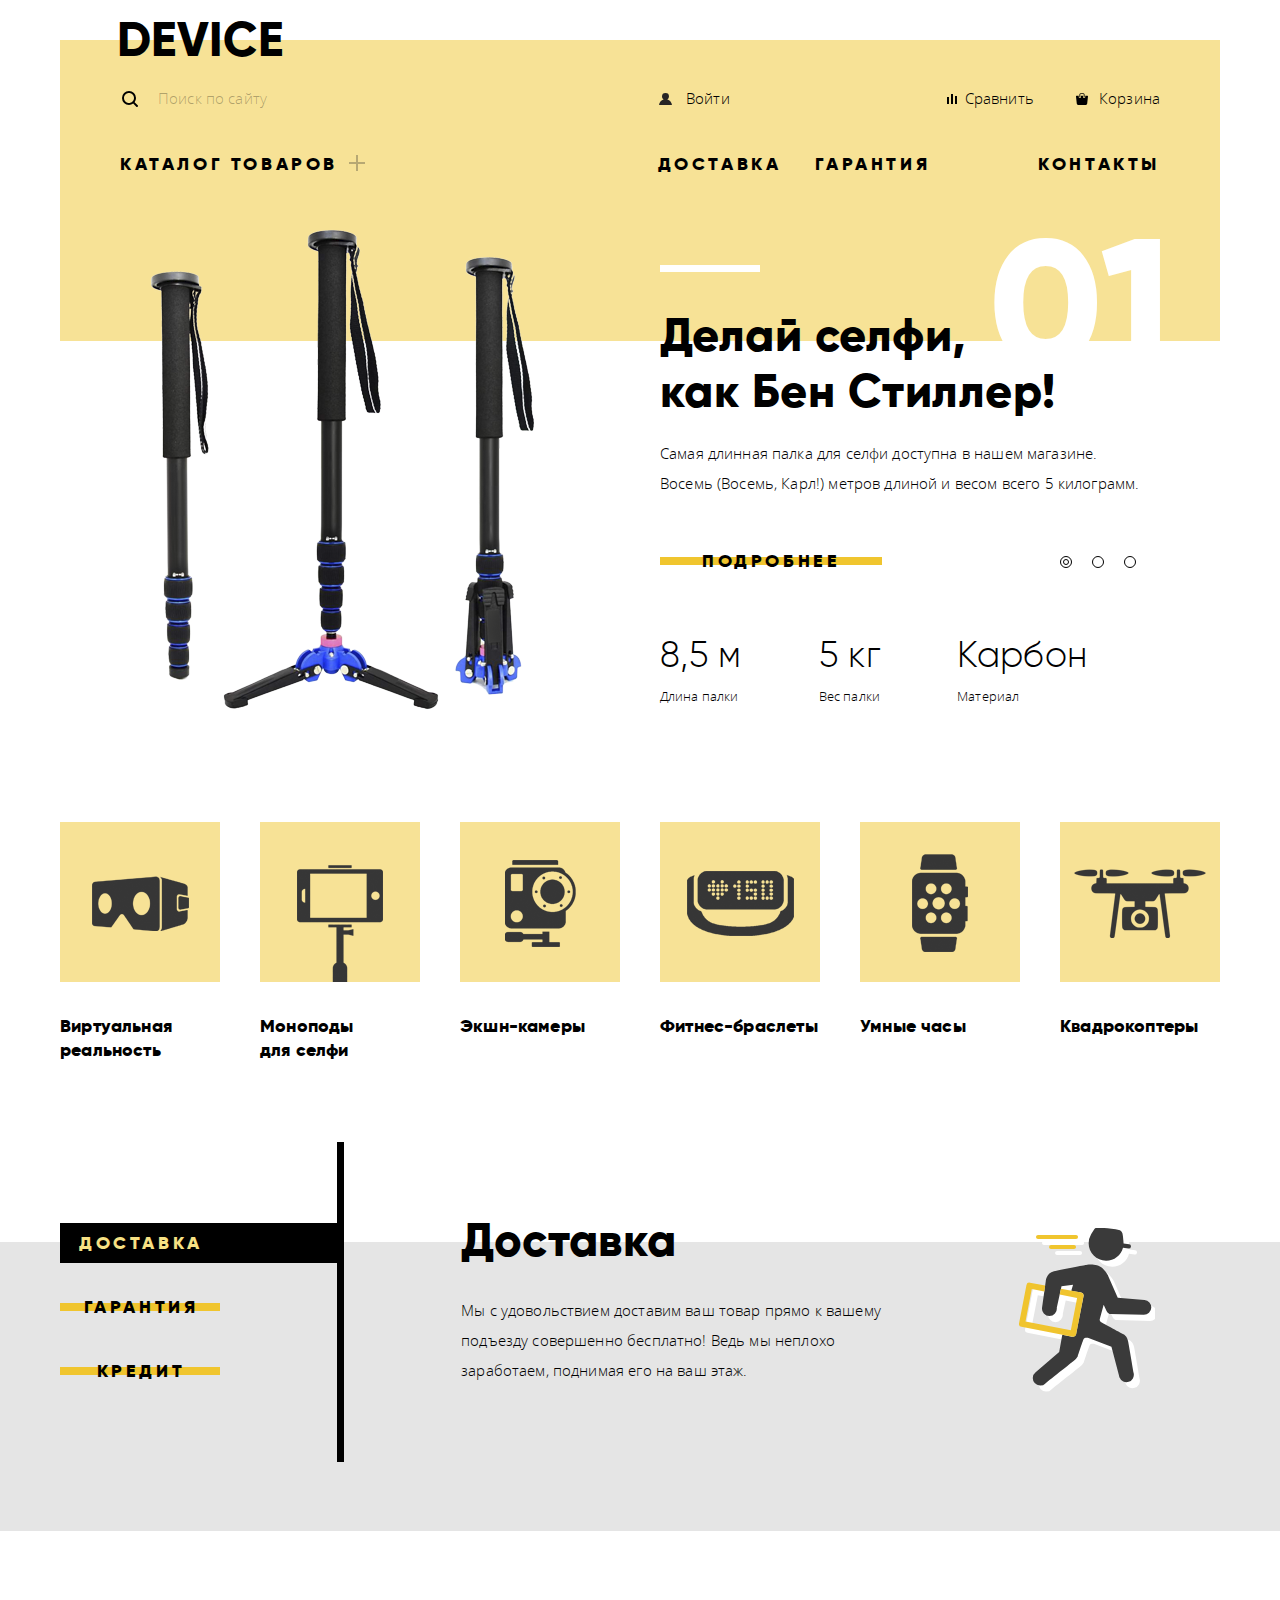
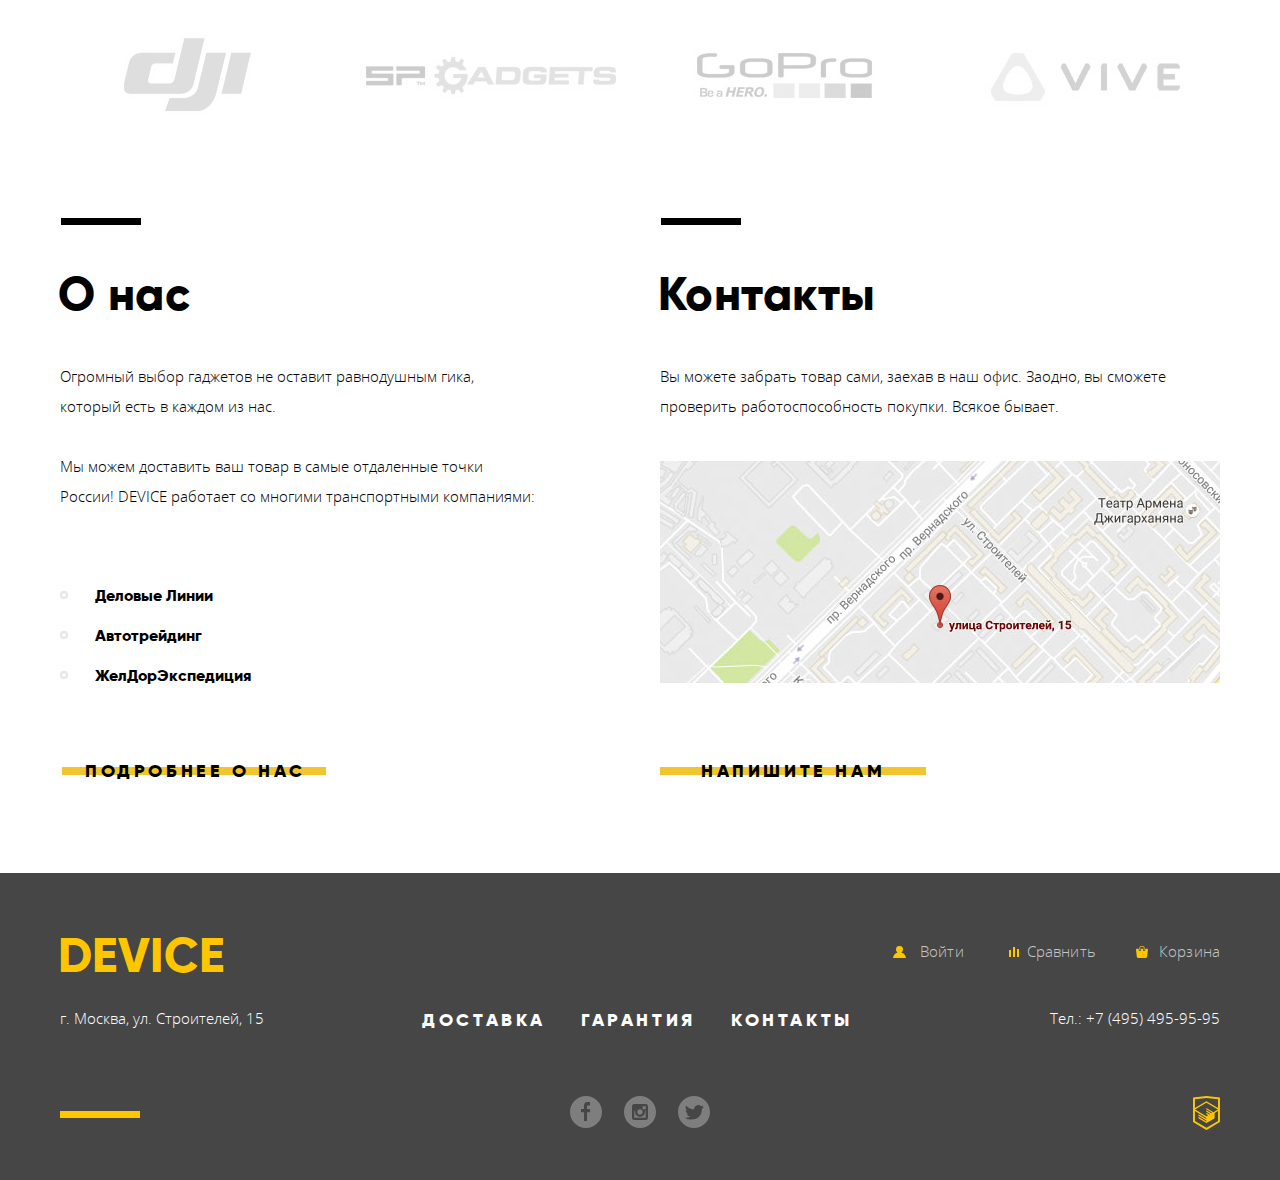
==== commit d67c9dab: "deadline" ====
--- a/index.html
+++ b/index.html
@@ -3,12 +3,19 @@
   <head>
     <meta charset="utf-8">
     <title>HTML Academy: Девайс</title>
-    <link href="css/normalize.css" rel="stylesheet">
-    <link href="css/style.css" rel="stylesheet">
+    <link href="css/normalize.min.css" rel="stylesheet">
+    <link href="css/style.min.css" rel="stylesheet">
   </head>
   <body>
+      <svg class="visually-hidden" xmlns="http://www.w3.org/2000/svg">
+        <defs>
+          <filter id="filtersPicture">
+            <feComposite in="SourceGraphic" in2="SourceGraphic" operator="arithmetic" k1="0" k2="1" k3="0" k4="0" />
+            <feColorMatrix type="saturate" values="0" />
+          </filter>
+        </defs>
+      </svg>
 
-    <!--<p>Репозиторий создан для обучения на интенсивном онлайн‑курсе «<a href="https://htmlacademy.ru/intensive/htmlcss">Профессиональный HTML и CSS, уровень 1</a>».</p>-->
       <header class="container main-header">
         <nav class="main-navigation" aria-label="Навигация по сайту">
           <div class="flex">
@@ -28,21 +35,23 @@
             </ul>
           </div>
           <div class="flex">
-            <ul class="topmenu product-navigation">
-              <li class="product-navigation-title">
+            <ul class="topmenu">
+              <li class="topmenu-title">
                 <a class="down" href="#">Каталог товаров</a>
-                <ul class="submenu submenu-item--1 product-navigation-list">
-                  <li><a href="#">Виртуальная реальность</a></li>
-                  <li><a href="#">Фитнес-браслеты</a></li>
-                  <li><a href="#">Квадрокоптеры</a></li>
-                </ul>
-                <ul class="submenu submenu-item--2 product-navigation-list">
-                  <li><a href="catalog.html">Моноподы для селфи</a></li>
-                  <li><a href="#">Умные часы</a></li>
-                </ul>
-                <ul class="submenu submenu-item--3 product-navigation-list">
-                  <li><a href="#">Экшн-камеры</a></li>
-                </ul>
+                <div class="submenu-wrap">
+                  <ul class="submenu submenu-item--1">
+                    <li><a href="#">Виртуальная реальность</a></li>
+                    <li><a href="catalog.html">Моноподы для селфи</a></li>
+                    <li><a href="#">Экшн-камеры</a></li>
+                  </ul>
+                  <ul class="submenu submenu-item--2">
+                    <li><a href="#">Фитнес-браслеты</a></li>
+                    <li><a href="#">Умные часы</a></li>
+                  </ul>
+                  <ul class="submenu submenu-item--3">
+                    <li><a href="#">Квадрокоптеры</a></li>
+                  </ul>
+                </div>
               </li>
             </ul>
             <ul class="services-navigation">
@@ -204,22 +213,30 @@
             <ul class="brands-list">
               <li>
                 <a class="brand-1" href="#">
-                  <img src="img/logo-1.jpg" width="127" height="73" alt="Логотип компании «DJI»">
+                  <svg xmlns="http://www.w3.org/2000/svg" viewBox="0 0 260 100" width="260" height="100">
+                    <image filter="url(&quot;#filtersPicture&quot;)" x="0" y="0" width="260" height="100" xmlns:xlink="http://www.w3.org/1999/xlink" xlink:href="img/logo-1.jpg" />
+                  </svg>
                 </a>
               </li>
               <li>
                 <a class="brand-2" href="#">
-                  <img src="img/logo-2.jpg" width="256" height="48" alt="Логотип компании «SP GADGETS»">
+                  <svg xmlns="http://www.w3.org/2000/svg" viewBox="0 0 260 100" width="260" height="100">
+                    <image filter="url(&quot;#filtersPicture&quot;)" x="0" y="0" width="260" height="100" xmlns:xlink="http://www.w3.org/1999/xlink" xlink:href="img/logo-2.jpg" />
+                  </svg>
                 </a>
               </li>
               <li>
                 <a class="brand-3" href="#">
-                  <img src="img/logo-3.jpg" width="184" height="48" alt="Логотип компании «GoPro»">
+                  <svg xmlns="http://www.w3.org/2000/svg" viewBox="0 0 260 100" width="260" height="100">
+                    <image filter="url(&quot;#filtersPicture&quot;)" x="0" y="0" width="260" height="100" xmlns:xlink="http://www.w3.org/1999/xlink" xlink:href="img/logo-3.jpg" />
+                  </svg>
                 </a>
               </li>
               <li>
                 <a class="brand-4" href="#">
-                  <img src="img/logo-4.jpg" width="200" height="56" alt="Логотип компании «VIVE»">
+                  <svg xmlns="http://www.w3.org/2000/svg" viewBox="0 0 260 100" width="260" height="100">
+                    <image filter="url(&quot;#filtersPicture&quot;)" x="0" y="0" width="260" height="100" xmlns:xlink="http://www.w3.org/1999/xlink" xlink:href="img/logo-4.jpg" />
+                  </svg>
                 </a>
               </li>
             </ul>
@@ -233,7 +250,7 @@
               <p>Мы можем доставить ваш товар в самые отдаленные точки<br>
               России! DEVICE работает со многими транспортными компаниями:</p>
               <ul class="transport-company">
-                <li><a href="#">Деловые линии</a></li>
+                <li><a href="#">Деловые Линии</a></li>
                 <li><a href="#">Автотрейдинг</a></li>
                 <li><a href="#">ЖелДорЭкспедиция</a></li>
               </ul>
--- a/css/style.min.css
+++ b/css/style.min.css
@@ -0,0 +1 @@
+@keyframes bounce{0%{transform:translateX(-2000px)}70%{transform:translateX(30px)}90%{transform:translateX(-10px)}to{transform:translateX(0)}}@font-face{font-family:"Gilroy";src:url(../fonts/gilroyextrabold.woff2) format("woff2");font-weight:800;font-style:normal}@font-face{font-family:"Gilroy";src:url(../fonts/gilroylight.woff2) format("woff2");font-weight:300;font-style:normal}@font-face{font-family:"OpenSans";src:url(../fonts/opensans.woff2) format("woff2");font-weight:400;font-style:normal}@font-face{font-family:"OpenSans";src:url(../fonts/opensanslight.woff2) format("woff2");font-weight:300;font-style:normal}*,::after,::before{-webkit-box-sizing:inherit;box-sizing:inherit}html{-webkit-box-sizing:border-box;box-sizing:border-box}body{min-width:1200px;color:#000;background-color:#fff}a{text-decoration:none}img{max-width:100%;height:auto}.container{margin:0 auto;padding-left:20px;padding-right:20px;width:1200px}.visually-hidden{position:absolute;clip:rect(0 0 0 0);width:1px;height:1px;margin:-1px}.btn{position:relative;z-index:0;display:inline-block;padding:8px 42px;height:40px;font-family:"Gilroy",Arial,sans-serif;font-weight:800;font-size:18px;line-height:24px;text-transform:uppercase;text-align:center;letter-spacing:.2em}.btn::before,.btn:hover::before{-webkit-transition:all 300ms ease;-o-transition:all 300ms ease;transition:all 300ms ease}.btn::before{content:"";position:absolute;left:0;width:100%;background-color:#f0c52e;z-index:-1;top:40%;height:8px}.btn:hover::before{top:0;height:100%}.btn:active::before{top:0;height:100%}.btn,.btn:hover,.product-catalog-list a:hover h2{color:#000}.btn:active{color:rgba(0,0,0,.5)}.main-header{margin-top:40px}.main-navigation{position:relative;padding:40px 60px 50px;background-color:#f7e296}.main-navigation .flex{display:-webkit-box;display:-ms-flexbox;display:flex;-webkit-box-pack:justify;-ms-flex-pack:justify;justify-content:space-between;-webkit-box-align:start;-ms-flex-align:start;align-items:flex-start}a.main-navigation-logo{position:absolute;top:-28px;left:57px;font-family:"Gilroy",Arial,sans-serif;font-weight:800;font-size:48px;color:#000;letter-spacing:.01em}.catalog-page a.main-navigation-logo:hover,.down:hover,.user-menu li>a:hover{color:rgba(0,0,0,.6)}.catalog-page a.main-navigation-logo:active,.topmenu .down:active,.user-menu li>a:active{color:rgba(0,0,0,.3)}.navigation-item{margin-bottom:32px}.search input[type=search]{width:355px;padding-top:10px;padding-bottom:10px;padding-left:38px;background-color:transparent;background-image:url(../img/search.svg);background-repeat:no-repeat;background-position:2px 50%;border:0;border-bottom:2px solid transparent}.search input[type=search]:focus{outline:0;border-bottom:2px solid #000}.search,.topmenu>li{position:relative}.search input[type=submit]{opacity:0;position:absolute;top:0;right:0;padding:10px 20px;font-family:"OpenSans",Arial,sans-serif;font-weight:300;font-size:15px;background-color:transparent;border:2px solid #000;border-bottom:none;cursor:pointer}.search input[type=search]:focus+input[type=submit]:hover{opacity:1;color:#fff;background-color:#000}.search input[type=submit]:active{opacity:1;color:rgba(255,255,255,.3);background-color:#000}.brands-list a:focus svg,.brands-list a:hover svg,.search input[type=search]:focus+input[type=submit]{opacity:1}.search input[type=search]::-webkit-input-placeholder{font-family:"OpenSans",Arial,sans-serif;font-weight:300;font-size:15px;letter-spacing:.01em;line-height:30px;color:rgba(0,0,0,.3)}.search input[type=search]:-moz-placeholder,.search input[type=search]::-moz-placeholder{font-family:"OpenSans",Arial,sans-serif;font-weight:300;font-size:15px;letter-spacing:.01em;line-height:30px;color:rgba(0,0,0,.3)}.search input[type=search]::placeholder{font-family:"OpenSans",Arial,sans-serif;font-weight:300;font-size:15px;letter-spacing:.01em;line-height:30px;color:rgba(0,0,0,.3)}.search input[type=search]:-ms-input-placeholder{font-family:"OpenSans",Arial,sans-serif;font-weight:300;font-size:15px;letter-spacing:.01em;line-height:30px;color:rgba(0,0,0,.3)}.search input[type=search]:hover::-webkit-input-placeholder{color:rgba(0,0,0,.6)}.search input[type=search]:hover:-moz-placeholder,.search input[type=search]:hover::-moz-placeholder{color:rgba(0,0,0,.6)}.search input[type=search]:hover::placeholder{color:rgba(0,0,0,.6)}.search input[type=search]:hover:-ms-input-placeholder{color:rgba(0,0,0,.6)}.search input[type=search]:focus::-webkit-input-placeholder{color:#000}.search input[type=search]:focus:-moz-placeholder,.search input[type=search]:focus::-moz-placeholder{color:#000}.search input[type=search]:focus::placeholder{color:#000}.search input[type=search]:focus:-ms-input-placeholder{color:#000}.user-menu{display:-webkit-box;display:-ms-flexbox;display:flex;margin:0;padding:3px 0 0;list-style:none}.user-menu a{font-family:"OpenSans",Arial,sans-serif;font-weight:300;font-size:15px;color:#000;line-height:30px;letter-spacing:.01em}.login{margin-right:205px}.compare{margin-right:35px}.exit,.username{margin-right:40px}.cart-link,.compare-link,.login-link,.username-link{position:relative;padding-left:30px}.login-link::before{top:5px}.login-link::before,.username-link::before{content:"";position:absolute;left:3px;width:13px;height:13px;background-image:url(../img/user.svg);background-repeat:no-repeat;background-position:0 0}.compare-link::before{top:6px;left:12px;width:10px;height:10px;background-image:url(../img/compare.svg)}.cart-link::before,.compare-link::before,.down::after{content:"";position:absolute;background-repeat:no-repeat;background-position:0 0}.cart-link::before{left:7px;top:5px;width:12px;height:12px;background-image:url(../img/cart.svg)}.cart-link:hover::before,.compare-link:hover::before,.login-link:hover::before,.property--1 input[type=checkbox]:hover+.checkbox-indicator::before,.property--2 input[type=radio]:hover+.radio-indicator::before,.username-link:hover::before{opacity:.6}.cart-link:active::before,.compare-link:active::before,.login-link:active::before,.product-catalog-list a:active>.block-icon>img,.username-link:active::before{opacity:.3}.submenu,.topmenu{margin:0;padding:0;list-style:none}.down{position:relative;padding-right:30px;font-family:"Gilroy",Arial,sans-serif;font-weight:800;font-size:18px;color:#000;letter-spacing:.2em;line-height:24px;text-transform:uppercase}.down::after{top:2px;right:3px;width:16px;height:16px;background-image:url(../img/plus.svg);opacity:.3}.submenu-wrap{display:flex;position:absolute;left:-60px;z-index:2;padding-top:21px;padding-bottom:37px;width:1160px;background-color:transparent}.submenu{display:none;width:200px}.submenu:first-child{margin-right:39px;margin-left:60px}.services-navigation li,.submenu li{width:100%}.topmenu-title:hover .submenu{display:block}.slider::before,.topmenu-title:hover .submenu-wrap{background-color:#f7e296}.submenu li>a{font-family:"OpenSans",Arial,sans-serif;font-size:15px;color:#000;line-height:36px}.services-navigation a:hover,.submenu li>a:hover{color:rgba(0,0,0,.6)}.product-catalog-list a:active h2,.services-navigation a:active,.submenu li>a:active{color:rgba(0,0,0,.3)}.services-navigation{display:-webkit-box;display:-ms-flexbox;display:flex;justify-content:flex-start;margin:0;padding:0;min-width:500px;list-style:none}.delivery{margin-right:34px}.guarantee{margin-right:108px}.services-navigation a,.slider-list h3{font-family:"Gilroy",Arial,sans-serif;font-weight:800}.services-navigation a{color:#000;text-transform:uppercase;font-size:18px;line-height:24px;letter-spacing:.2em}.slider{position:relative;padding-left:60px;padding-right:60px}.slider::before{content:"";position:absolute;top:-175px;left:20px;z-index:-1;width:1160px;height:290px}.slider-list .flex{display:-webkit-box;display:-ms-flexbox;display:flex;-webkit-box-pack:justify;-ms-flex-pack:justify;justify-content:space-between}.slider-item{display:none;margin-bottom:105px}.flex-item--1{padding-left:50px;width:560px}.flex-item--2{padding-left:38px;width:600px}.slider--3 .flex-item--1{padding-top:70px;padding-right:40px;padding-left:0}.slider-list{margin:0;padding:0}.slider-list h3{position:relative;margin:81px 0 0;font-size:47px;line-height:56px;letter-spacing:.01em;z-index:0}.slider-list h3::before{content:"";position:absolute;top:-42px;display:block;width:100px;height:7px;background-color:#fff}.slider--1 h3::after,.slider--2 h3::after,.slider--3 h3::after{content:"01";position:absolute;top:-30px;right:5px;font-family:inherit;font-size:180px;letter-spacing:.01em;color:#fff;z-index:-1}.slider--2 h3::after,.slider--3 h3::after{content:"02";top:-35px;right:0}.slider--3 h3::after{content:"03"}.property-table td,.slider-list p,.submenu li>a{font-weight:300;letter-spacing:.01em}.slider-list p{margin:19px 0 0;font-family:"OpenSans",Arial,sans-serif;font-size:15px;line-height:30px}.btn-slider{margin-top:43px}.property-table{margin-top:48px;margin-left:-2px;text-align:left}.property-table td{padding:0 75px 0 0;font-family:"Gilroy",Arial,sans-serif;font-size:36px;line-height:48px}.property-table td:last-child{padding-right:0}.property-table th{padding:5px 70px 0 0;font-family:"OpenSans",Arial,sans-serif;font-weight:300;font-size:13px;line-height:20px;letter-spacing:.01em}.slider-controls{position:absolute;right:0;bottom:149px;margin-right:104px;text-align:center;font-size:0}.slider-controls i{position:relative;display:inline-block;padding:5px;border:1px solid #000;border-radius:50%;background-color:#fff;cursor:pointer}.slider-controls label:not(:last-child){margin-right:20px}#service-1:checked~.service-list .service-item:nth-child(1),#service-2:checked~.service-list .service-item:nth-child(2),#service-3:checked~.service-list .service-item:nth-child(3),#slide-1:checked~.slider-list .slider-item:nth-child(1),#slide-2:checked~.slider-list .slider-item:nth-child(2),#slide-3:checked~.slider-list .slider-item:nth-child(3){display:block}#slide-1:checked~.slider-controls .control--1::after,#slide-2:checked~.slider-controls .control--2::after,#slide-3:checked~.slider-controls .control--3::after{content:"";position:absolute;top:2px;left:2px;z-index:1;width:6px;height:6px;border:1px solid #000;border-radius:50%;background:#fff}.product-catalog{margin-bottom:84px}.product-catalog-list{display:-webkit-box;display:-ms-flexbox;display:flex;-webkit-box-pack:center;-ms-flex-pack:center;justify-content:center;margin:0;padding:0;list-style:none}.product-catalog-list li{width:160px;margin-right:40px}.product-catalog-list li:last-child,ul.brands-list li:last-child{margin-right:0}.block-icon{display:block;text-align:center;line-height:160px;background-color:rgba(240,197,46,.5)}.block-icon img{vertical-align:middle}.block-icon-monopod img{vertical-align:bottom}.product-catalog-list h2,.service-list h2,.service-list p{font-family:"Gilroy",Arial,sans-serif;font-weight:800;letter-spacing:.01em}.product-catalog-list h2{color:#000;margin:32px 0 0;font-size:18px;line-height:24px}.product-catalog-list a:active .block-icon,.product-catalog-list a:hover .block-icon{background-color:#f0c52e}.block-service{margin-bottom:95px;background-color:#e5e5e5;background:-webkit-linear-gradient(top,#fff 25%,#e5e5e5 25%,#e5e5e5 75%);background:-o-linear-gradient(top,#fff 25%,#e5e5e5 25%,#e5e5e5 75%);background:linear-gradient(to bottom,#fff 25%,#e5e5e5 25%,#e5e5e5 75%)}.block-service .flex{display:-webkit-box;display:-ms-flexbox;display:flex;min-height:385px}.service-tabs{position:relative;margin:0;padding:77px 0 0;width:287px;list-style:none}.service-tabs::after{content:"";position:absolute;top:-4px;right:1px;display:block;width:7px;height:320px;background-color:#000}.service-tabs-item{position:relative;display:block;margin-bottom:24px;padding:8px 8px 8px 10px;z-index:0;width:160px;font-family:"Gilroy",Arial,sans-serif;font-weight:800;font-size:18px;line-height:24px;text-transform:uppercase;text-align:center;letter-spacing:.2em;color:#000;cursor:pointer}.service-tabs-item::before{content:"";position:absolute;top:40%;left:0;bottom:0;width:100%;height:8px;background-color:#f0c52e;z-index:-1;-webkit-transition:all 300ms ease;-o-transition:all 300ms ease;transition:all 300ms ease}.service-tabs-item:hover{color:#000}.service-tabs-item:hover::before{top:0;height:100%;-webkit-transition:all 200ms ease;-o-transition:all 200ms ease;transition:all 200ms ease}.service-tabs-item:active{color:#f7e184}.service-tabs-item:active::before{top:0;height:100%;width:280px;background-color:#000;-webkit-transition:none;-o-transition:none;transition:none}.service-list{margin:0;padding-left:116px;width:880px;list-style:none}.service-list h2,.service-list p{margin:0;font-size:47px;line-height:48px}.service-list p{margin:31px 0 0;font-family:"OpenSans",Arial,sans-serif;font-weight:300;font-size:15px;line-height:30px}.service-item{display:none;padding-right:335px;padding-top:70px;padding-bottom:50px}#service-1:checked~.service-tabs .service-tabs-item--1::before,#service-2:checked~.service-tabs .service-tabs-item--2::before,#service-3:checked~.service-tabs .service-tabs-item--3::before{top:0;height:100%;width:280px;background-color:#000;-webkit-transition:none;-o-transition:none;transition:none}#service-1:checked~.service-tabs .service-tabs-item--1,#service-2:checked~.service-tabs .service-tabs-item--2,#service-3:checked~.service-tabs .service-tabs-item--3{color:#f7e184}.service-item:nth-child(1){background-image:url(../img/delivery.svg);background-repeat:no-repeat;background-position:right 65px top 82px;background-size:136px}.service-item:nth-child(2),.service-item:nth-child(3){background-image:url(../img/warranty.svg);background-repeat:no-repeat;background-position:right 44px top 60px;background-size:171px}.service-item:nth-child(3){background-image:url(../img/credit.svg);background-position:right 72px top 60px;background-size:156px}.brands{margin-bottom:83px}ul.brands-list{margin:0;padding:0;display:-webkit-box;display:-ms-flexbox;display:flex;-webkit-box-pack:center;-ms-flex-pack:center;justify-content:center;-webkit-box-align:center;-ms-flex-align:center;align-items:center;list-style:none}ul.brands-list li{width:260px;text-align:center;margin-right:40px}.brand-1 svg{background-image:url(../img/logo-1.jpg)}.brand-2 svg{background-image:url(../img/logo-2.jpg)}.brand-3 svg{background-image:url(../img/logo-3.jpg)}.brand-4 svg{background-image:url(../img/logo-4.jpg)}.brands-list svg{background-repeat:no-repeat;background-position:center;opacity:.2}.brands-list a:focus image,.brands-list a:hover image{opacity:0}.block-info{margin-bottom:82px;padding-top:57px}.block-info .flex{display:-webkit-box;display:-ms-flexbox;display:flex}.block-about-us{width:500px;margin-right:100px}.block-contacts{width:560px}.block-about-us .btn{margin-left:2px;padding:8px 20px 8px 23px}.block-contacts .btn{padding:8px 41px}.block-about-us h2,.block-contacts h2{position:relative;margin:0 0 43px -2px;font-family:"Gilroy",Arial,sans-serif;font-weight:800;font-size:47px;line-height:48px;letter-spacing:.01em}.block-about-us h2:first-child::before,.block-contacts h2:first-child::before{content:"";position:absolute;top:-52px;left:3px;display:block;width:80px;height:7px;background-color:#000}.block-about-us p,.block-contacts p{margin:0 0 30px;font-family:"OpenSans",Arial,sans-serif;font-weight:300;font-size:15px;line-height:30px}.transport-company{margin:0 0 55px;padding:35px 0 0;font-family:"Gilroy",Arial,sans-serif;font-weight:800;font-size:16px;line-height:40px;list-style:none}.transport-company>li{position:relative;padding-left:35px}.transport-company>li::before{content:"";position:absolute;top:15px;left:0;width:8px;height:8px;border:2px solid #e5e5e5;border-radius:50%}.transport-company a{color:#000;text-decoration:none}.block-contacts .contacts-map{padding-top:10px;margin-bottom:63px;cursor:pointer}.modal-map{top:50%;left:50%;display:none;width:960px;height:560px;margin-top:-280px;margin-left:-480px;z-index:1}.modal-map iframe{border:0}.modal-map p{margin:0}.modal{position:fixed;background-color:#fff;-webkit-box-shadow:0 10px 20px rgba(0,0,0,.2);box-shadow:0 10px 20px rgba(0,0,0,.2)}.modal-feedback{top:180px;left:50%;display:none;width:960px;margin-left:-480px;padding:95px 100px;z-index:1}.modal-close{position:absolute;top:20px;right:20px;padding:0;width:55px;height:55px;font-size:0;background-color:rgba(240,197,46,.5);border:0;border-radius:50%;cursor:pointer}.modal-close:hover{background-color:#f0c52e}.modal-close:active{background-color:rgba(240,197,46,.3)}.modal-close::after,.modal-close::before{content:"";position:absolute;top:25px;left:13px;width:30px;height:3px;background-color:#fff}.modal-close::before{-webkit-transform:rotate(45deg);-ms-transform:rotate(45deg);transform:rotate(45deg)}.modal-close::after{-webkit-transform:rotate(-45deg);-ms-transform:rotate(-45deg);transform:rotate(-45deg)}.modal-feedback p{display:inline-block;margin:0 0 35px}.modal-feedback p:nth-child(1){margin-right:35px}.modal-feedback p:nth-child(3){width:100%}.feedback label{display:block;margin-bottom:10px;font-family:"Gilroy",Arial,sans-serif;font-weight:800;font-size:18px;line-height:24px}.feedback-email,.feedback-username{width:360px;height:50px}.feedback-letter{width:760px;height:155px;resize:none}.feedback-email,.feedback-letter,.feedback-username{padding:15px 20px;border:0;background-color:rgba(234,234,234,.5)}.feedback-email:hover,.feedback-letter:hover,.feedback-username:hover{background-color:rgba(234,234,234,.8)}.feedback-email:active,.feedback-email:focus,.feedback-letter:active,.feedback-letter:focus,.feedback-username:focus,.feedback-username:hover:active{background-color:#fff;outline:3px solid rgba(240,197,46,.5)}.feedback input[type=email]::-webkit-input-placeholder,.feedback input[type=text]::-webkit-input-placeholder,.feedback textarea[name=letter]::-webkit-input-placeholder{font-family:"OpenSans",Arial,sans-serif;font-weight:400;font-size:14px;line-height:18px;color:rgba(70,70,70,.4)}.feedback input[type=email]:-moz-placeholder,.feedback input[type=email]::-moz-placeholder,.feedback input[type=text]:-moz-placeholder,.feedback input[type=text]::-moz-placeholder,.feedback textarea[name=letter]:-moz-placeholder,.feedback textarea[name=letter]::-moz-placeholder{font-family:"OpenSans",Arial,sans-serif;font-weight:400;font-size:14px;line-height:18px;color:rgba(70,70,70,.4)}.feedback input[type=email]::placeholder,.feedback input[type=text]::placeholder,.feedback textarea[name=letter]::placeholder{font-family:"OpenSans",Arial,sans-serif;font-weight:400;font-size:14px;line-height:18px;color:rgba(70,70,70,.4)}.feedback input[type=email]:-ms-input-placeholder,.feedback input[type=text]:-ms-input-placeholder,.feedback textarea[name=letter]:-ms-input-placeholder{font-family:"OpenSans",Arial,sans-serif;font-weight:400;font-size:14px;line-height:18px;color:rgba(70,70,70,.4)}.feedback input[type=email]:focus::-webkit-input-placeholder,.feedback input[type=text]:focus::-webkit-input-placeholder,.feedback textarea[name=letter]:focus::-webkit-input-placeholder{color:#464646}.feedback input[type=email]:focus:-moz-placeholder,.feedback input[type=email]:focus::-moz-placeholder,.feedback input[type=text]:focus:-moz-placeholder,.feedback input[type=text]:focus::-moz-placeholder,.feedback textarea[name=letter]:focus:-moz-placeholder,.feedback textarea[name=letter]:focus::-moz-placeholder{color:#464646}.feedback input[type=email]:focus::placeholder,.feedback input[type=text]:focus::placeholder,.feedback textarea[name=letter]:focus::placeholder{color:#464646}.feedback input[type=email]:focus:-ms-input-placeholder,.feedback input[type=text]:focus:-ms-input-placeholder,.feedback textarea[name=letter]:focus:-ms-input-placeholder{color:#464646}.feedback button[class=btn]{border:0;background:0 0}.catalog-page .user-menu{padding-top:2px}.catalog-page .user-menu>li:first-child{margin-right:18px}.username-link::before{top:3px}.catalog-page .exit{margin-right:53px}.exit-link{opacity:.3}.catalog-background{background-color:#fff;background:-webkit-linear-gradient(left,#efefef 20%,#fff 20%,#fff 80%);background:-o-linear-gradient(left,#efefef 20%,#fff 20%,#fff 80%);background:linear-gradient(to right,#efefef 20%,#fff 20%,#fff 80%)}.catalog-head-background{height:70px;background-color:#ebebeb;background:-webkit-linear-gradient(left,#dcdcdc 30%,#ebebeb 30%,#ebebeb 70%);background:-o-linear-gradient(left,#dcdcdc 30%,#ebebeb 30%,#ebebeb 70%);background:linear-gradient(to right,#dcdcdc 30%,#ebebeb 30%,#ebebeb 70%)}.catalog-column{display:-webkit-box;display:-ms-flexbox;display:flex;margin-top:-70px}.catalog .text,.filters .text{font-family:"Gilroy",Arial,sans-serif;font-weight:800;font-size:16px;line-height:24px;letter-spacing:.2em;text-transform:uppercase}.main-catalog-page .page-title{margin:0 0 25px 60px;padding:36px 0 0;font-family:"Gilroy",Arial,sans-serif;font-weight:800;font-size:47px;line-height:48px;letter-spacing:.01em}.breadcrumbs{margin:0 0 45px 60px;padding:0;display:-webkit-inline-box;display:-ms-inline-flexbox;display:inline-flex;list-style:none}.breadcrumbs li a{position:relative;padding-right:38px;font-family:"OpenSans",Arial,sans-serif;font-weight:300;font-size:14px;line-height:24px;letter-spacing:.01em;color:rgba(0,0,0,.3)}.breadcrumbs li a::after{content:"";position:absolute;top:7px;right:20px;width:4px;height:7px;background-image:url(../img/nav-arrow.svg);background-repeat:no-repeat;background-position:0 0}.breadcrumbs li:last-child a::after{content:none}.breadcrumbs li a:hover{color:rgba(0,0,0,.6)}.breadcrumbs li a:active{color:rgba(0,0,0,.1)}.breadcrumbs li:last-child a:active,.breadcrumbs li:last-child a:hover{color:rgba(0,0,0,.3)}.filters{width:347px;background-color:#eee}.filters .text{display:block;margin:0;padding:23px 0 23px 61px;min-height:70px;background-color:#dcdcdc}.filter{padding-left:59px;width:260px}.filter-item{margin:0;padding:0;border:0;width:100%}.filter-cost{margin-top:70px}.filter-item legend{width:100%;font-family:"Gilroy",Arial,sans-serif;font-weight:800;font-size:18px;line-height:24px;letter-spacing:.01em;border-top:2px solid #000}.filter-cost legend{padding-top:10px;padding-bottom:21px}.filter-item--1 legend,.filter-item--2 legend{padding-top:11px;padding-bottom:18px}.range-filter{width:200px}.range-controls{position:relative;height:25px;padding-top:12px}.range-controls .scale{height:2px;background:#dbdbdb}.range-controls .bar{width:60%;height:2px;background:#91c92f}.range-controls .toggle{position:absolute;top:4px;left:0;width:4px;height:4px;padding:0;-webkit-box-sizing:content-box;box-sizing:content-box;border:8px solid #fff;background-color:#ababab;-webkit-box-shadow:0 2px 1px 0 #cfcfcf;box-shadow:0 2px 1px 0 #cfcfcf;border-radius:50%;cursor:pointer}.toggle-max:active,.toggle-min:active{width:6px;height:6px}.range-controls .toggle-min{left:-5px}.range-controls .toggle-max{left:108px}.price-controls{font-size:0}.price-controls input,.price-controls label{font-family:"Gilroy",Arial,sans-serif;font-weight:300;font-size:14px;line-height:24px;color:rgba(0,0,0,.2)}.price-controls label{margin-right:40px}.price-controls input{width:35px;border:0;background-color:#eee}.filter-item--1 label,.filter-item--2 label{font-family:"OpenSans",Arial,sans-serif;font-weight:300;font-size:14px;line-height:40px;letter-spacing:.01em}.filter-item--1,.filter-item--2{display:-webkit-box;display:-ms-flexbox;display:flex;-webkit-box-orient:vertical;-webkit-box-direction:normal;-ms-flex-direction:column;flex-direction:column;margin-top:30px}.filter button[class=btn]{margin-top:31px;border:0;background:0 0;cursor:pointer}.property--1,.property--2{position:relative;padding-left:40px;cursor:pointer}.property--1 input[type=checkbox]:focus+.checkbox-indicator,.property--2 input[type=radio]:focus+.radio-indicator{outline:thin initial;outline:5px auto -webkit-focus-ring-color}.property--1 input[type=checkbox]+.checkbox-indicator::before,.property--2 input[type=radio]+.radio-indicator::before{content:"";position:absolute;top:8px;left:-1px;width:25px;height:25px;background-image:url(../img/checkbox-off.svg);background-repeat:no-repeat}.property--2 input[type=radio]+.radio-indicator::before{top:6px;background-image:url(../img/radio-off.svg)}.property--1 input[type=checkbox]+.active::before,.property--1 input[type=checkbox]:active+.checkbox-indicator::before{background-image:url(../img/checkbox-on.svg);opacity:1}.property--2 input[type=radio]+.active::before,.property--2 input[type=radio]:active+.radio-indicator::before{background-image:url(../img/radio-on.svg);opacity:1}.property--1 input[type=checkbox]:checked+.checkbox-indicator::before{background-image:url(../img/checkbox-on.svg);opacity:1}.property--2 input[type=radio]:checked+.radio-indicator::before{background-image:url(../img/radio-on.svg);opacity:1}.property--1 input[type=checkbox]:checked:hover+.checkbox-indicator::before,.property--2 input[type=radio]:checked:hover+.radio-indicator::before{opacity:.6}.property--1 input[type=checkbox]:checked:active+.checkbox-indicator::before{background-image:url(../img/checkbox-off.svg);opacity:1}.property--2 input[type=radio]:checked:active+.radio-indicator::before{background-image:url(../img/radio-off.svg);opacity:1}.catalog{width:853px}.select-wrap{-webkit-box-pack:justify;-ms-flex-pack:justify;justify-content:space-between;padding-top:23px;padding-bottom:23px;padding-left:72px;min-height:70px;background-color:#ebebeb}.hold-select,.select-wrap{display:-webkit-box;display:-ms-flexbox;display:flex}.hold-select .text{margin-right:54px}.sorting-list{-webkit-box-align:center;-ms-flex-align:center;align-items:center;margin:0;padding:0;list-style:none}.sorting-list li{margin-right:30px}.indicator,.product-items,.sorting-list{display:-webkit-box;display:-ms-flexbox;display:flex}.indicator{-webkit-box-align:center;-ms-flex-align:center;align-items:center}.sorting-list li>a{font-family:"OpenSans",Arial,sans-serif;font-weight:300;font-size:14px;line-height:18px;color:rgba(0,0,0,.3)}.sorting-list li>a:hover{color:rgba(0,0,0,.6)}.sorting-list li>a:active{color:#000}.catalog .active,.catalog .active:active,.catalog .active:hover{color:#000;opacity:1;cursor:default}.indicator .up-dir{margin-right:20px}.indicator a{opacity:.2}.indicator a:hover{opacity:.4}.indicator a:active,.product-item:hover .product-buttons{opacity:1}.product-items{-webkit-box-pack:end;-ms-flex-pack:end;justify-content:flex-end;-ms-flex-wrap:wrap;flex-wrap:wrap;margin-top:70px;margin-left:70px;margin-bottom:85px;width:760px;list-style:none}.product-wrap{width:360px;margin-right:40px}.product-wrap:nth-child(2n){margin-right:0}.product-item{margin-bottom:32px;position:relative;overflow:hidden;text-align:center}.product-item-sticker::after{content:"New";position:absolute;top:27px;right:27px;display:block;width:60px;height:60px;font-family:"Gilroy",Arial,sans-serif;font-weight:800;font-size:14px;line-height:55px;color:rgba(0,0,0,.2);text-transform:uppercase;border:2px solid rgba(0,0,0,.1);border-radius:50%}.product-wrap img{display:block;width:100%}.product-buttons{position:absolute;top:0;left:0;width:100%;height:100%;background:rgba(238,238,238,.7);opacity:0}.product-buttons .btn{position:absolute;padding:0;top:50%;left:90px;width:200px;line-height:40px}.add-to-comparison{display:block;position:absolute;top:60%;left:90px;width:200px;font-family:"OpenSans",Arial,sans-serif;font-weight:300;font-size:13px;line-height:36px;letter-spacing:.01em;color:rgba(0,0,0,.5)}.product-tittle{display:-webkit-box;display:-ms-flexbox;display:flex;-webkit-box-pack:justify;-ms-flex-pack:justify;justify-content:space-between;-webkit-box-align:start;-ms-flex-align:start;align-items:flex-start;margin-bottom:45px}.pagination a,.product-price,.product-tittle a{font-family:"Gilroy",Arial,sans-serif;font-weight:800;line-height:24px}.product-tittle a{min-width:280px;padding-right:25px;color:#000;font-size:18px;letter-spacing:.01em}.product-price{min-width:80px;text-align:right;font-weight:300;font-size:16px;letter-spacing:.01em;color:#464646}.add-to-comparison:hover{color:#000}.add-to-comparison:active{color:rgba(0,0,0,.2)}.page-number,.pagination{display:-webkit-box;display:-ms-flexbox;display:flex;-webkit-box-align:center;-ms-flex-align:center;align-items:center;padding:0;list-style:none}.pagination{-webkit-box-pack:justify;-ms-flex-pack:justify;justify-content:space-between;width:100%;background-color:#ebebeb;margin:0}.page-number{margin:0 0 0 45px}.page-number li>a{margin-right:30px}.next,.previous{display:block;padding:14px 30px}.pagination a{font-size:16px;letter-spacing:.2em;color:rgba(0,0,0,.3);text-transform:uppercase}a[class=active],a[class=next],a[class=previous]{color:#000}.next:hover,.previous:hover{background-color:#d9d9d9}.next:active,.previous:active{color:rgba(0,0,0,.3);background-color:#d9d9d9}.page-number li:hover a{color:rgba(0,0,0,.6)}.page-number li:active a{color:#000}.page-footer .flex{display:-webkit-box;display:-ms-flexbox;display:flex;-webkit-box-pack:justify;-ms-flex-pack:justify;justify-content:space-between}.page-footer{padding-top:48px;padding-bottom:45px;color:#fff;background-color:#464646}.page-footer .flex-container-1{margin-bottom:17px}.page-footer .flex-container-2{margin-bottom:64px}a.page-footer-logo{margin-left:-2px;font-family:"Gilroy",Arial,sans-serif;font-weight:800;font-size:48px;line-height:70px;letter-spacing:.01em;color:#ffc600}.catalog-page a.page-footer-logo:hover{color:rgba(255,198,0,.6)}.catalog-page a.page-footer-logo:active{color:rgba(255,198,0,.3)}.page-footer .user-menu{padding-top:0}.page-footer .user-menu>li{margin-right:33px;padding-top:15px}.page-footer .user-menu>li:last-child{margin-right:0}.page-footer .user-menu a{color:rgba(255,255,255,.7)}.page-footer .services-navigation a,.page-footer .user-menu a:hover{color:#fff}.page-footer .user-menu a:active{color:rgba(255,255,255,.3)}.page-footer .services-navigation a:hover{color:rgba(255,255,255,.6)}.page-footer .services-navigation a:active{color:rgba(255,255,255,.3)}.page-footer .login-link::before,.page-footer .username-link::before{background-image:url(../img/user-yellow.svg)}.page-footer .compare-link::before{background-image:url(../img/compare-yellow.svg)}.page-footer .cart-link::before{background-image:url(../img/cart-yellow.svg)}.page-footer .address{font-family:"OpenSans",Arial,sans-serif;font-weight:300;font-size:15px;line-height:20px;font-style:normal}.page-footer .services-navigation{min-width:425px;margin-right:4px}.page-footer .contacts,.page-footer .delivery,.page-footer .guarantee{margin-right:35px}.page-footer .phone{font-family:"OpenSans",Arial,sans-serif;font-weight:300;font-size:15px;line-height:20px;color:#fff}.phone:active,.phone:hover{color:#fff}.style-element::before{content:"";position:relative;top:15px;display:block;width:80px;height:7px;background-color:#ffc600}.social-list{padding:0;margin:0 35px 0 0;list-style:none}.social-list>li{display:inline-block;margin-right:18px}.social-list a{opacity:.3}.social-list a:hover{opacity:.6}.social-list a:active{opacity:.1}.developer a:hover{opacity:.6}.developer a:active{opacity:.3}.modal-show{display:block;animation:bounce .6s}.invalid{background-color:rgba(237,181,181,.5)}
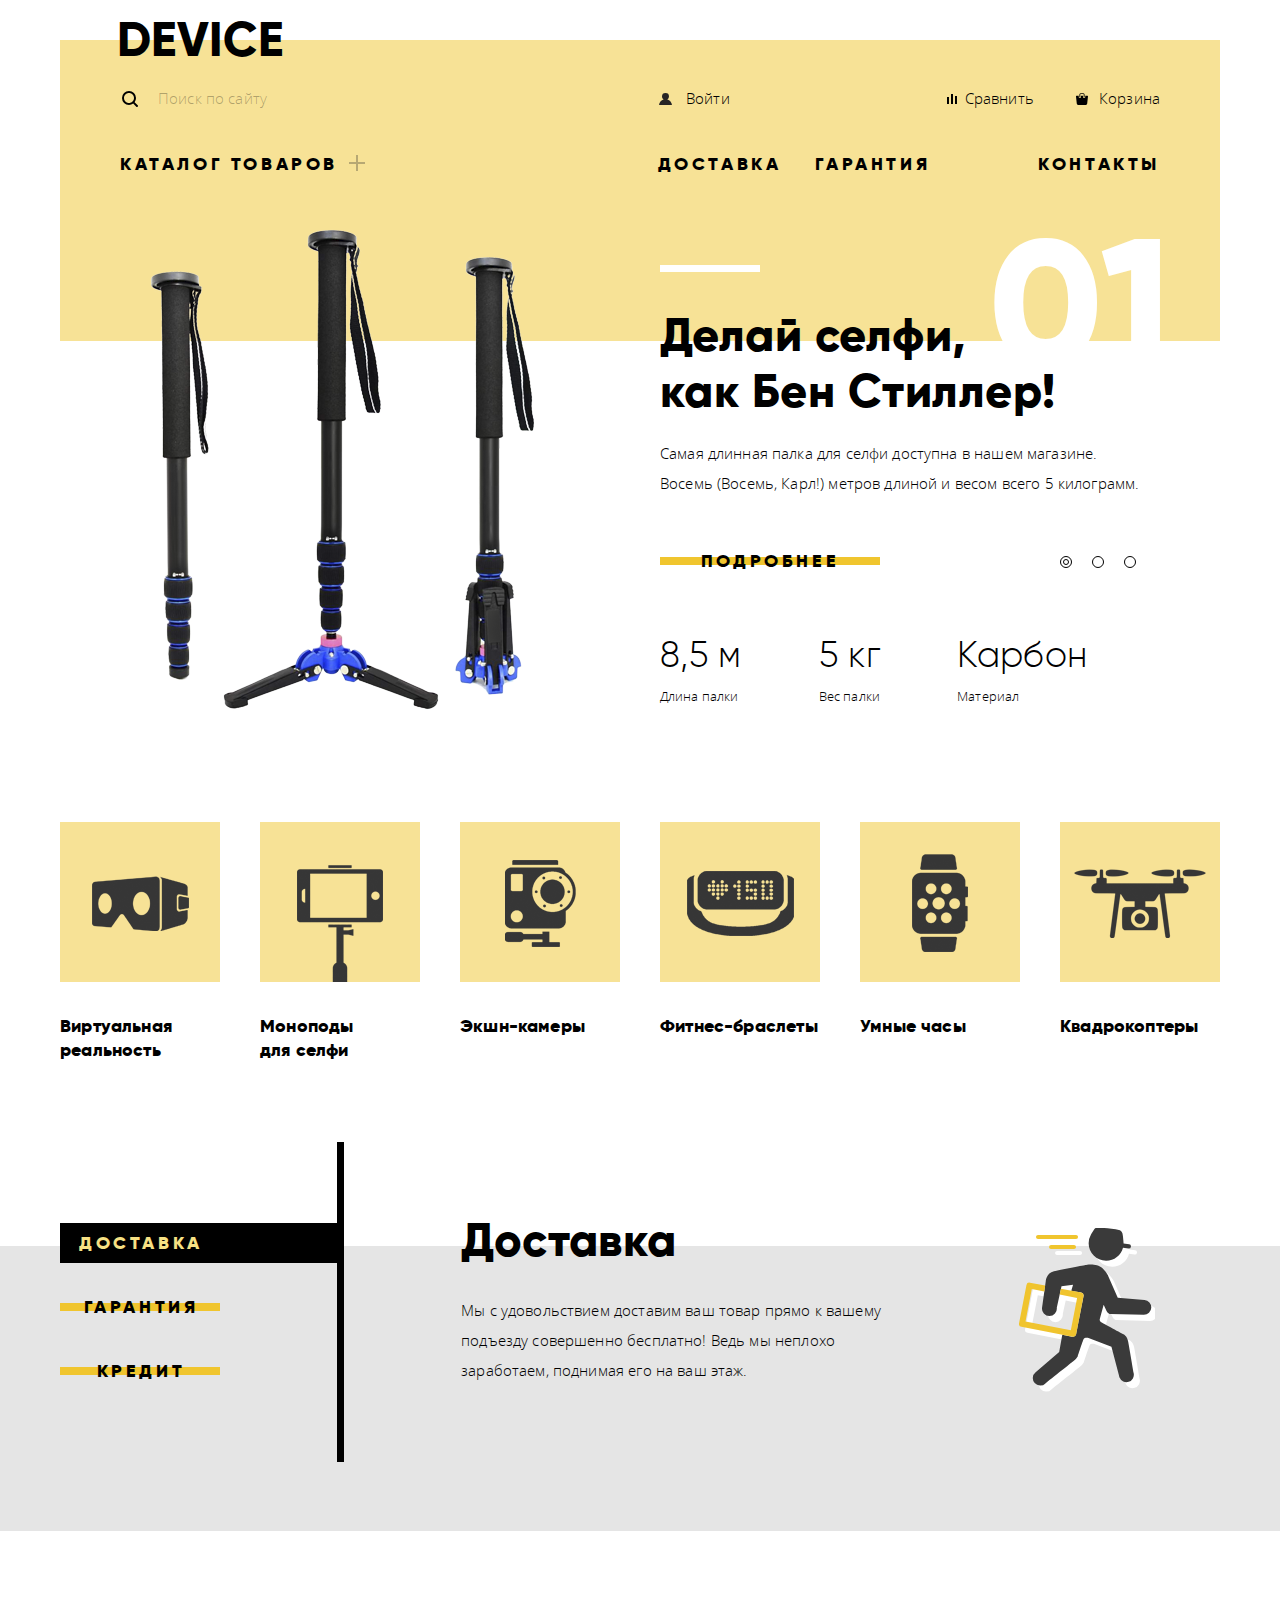
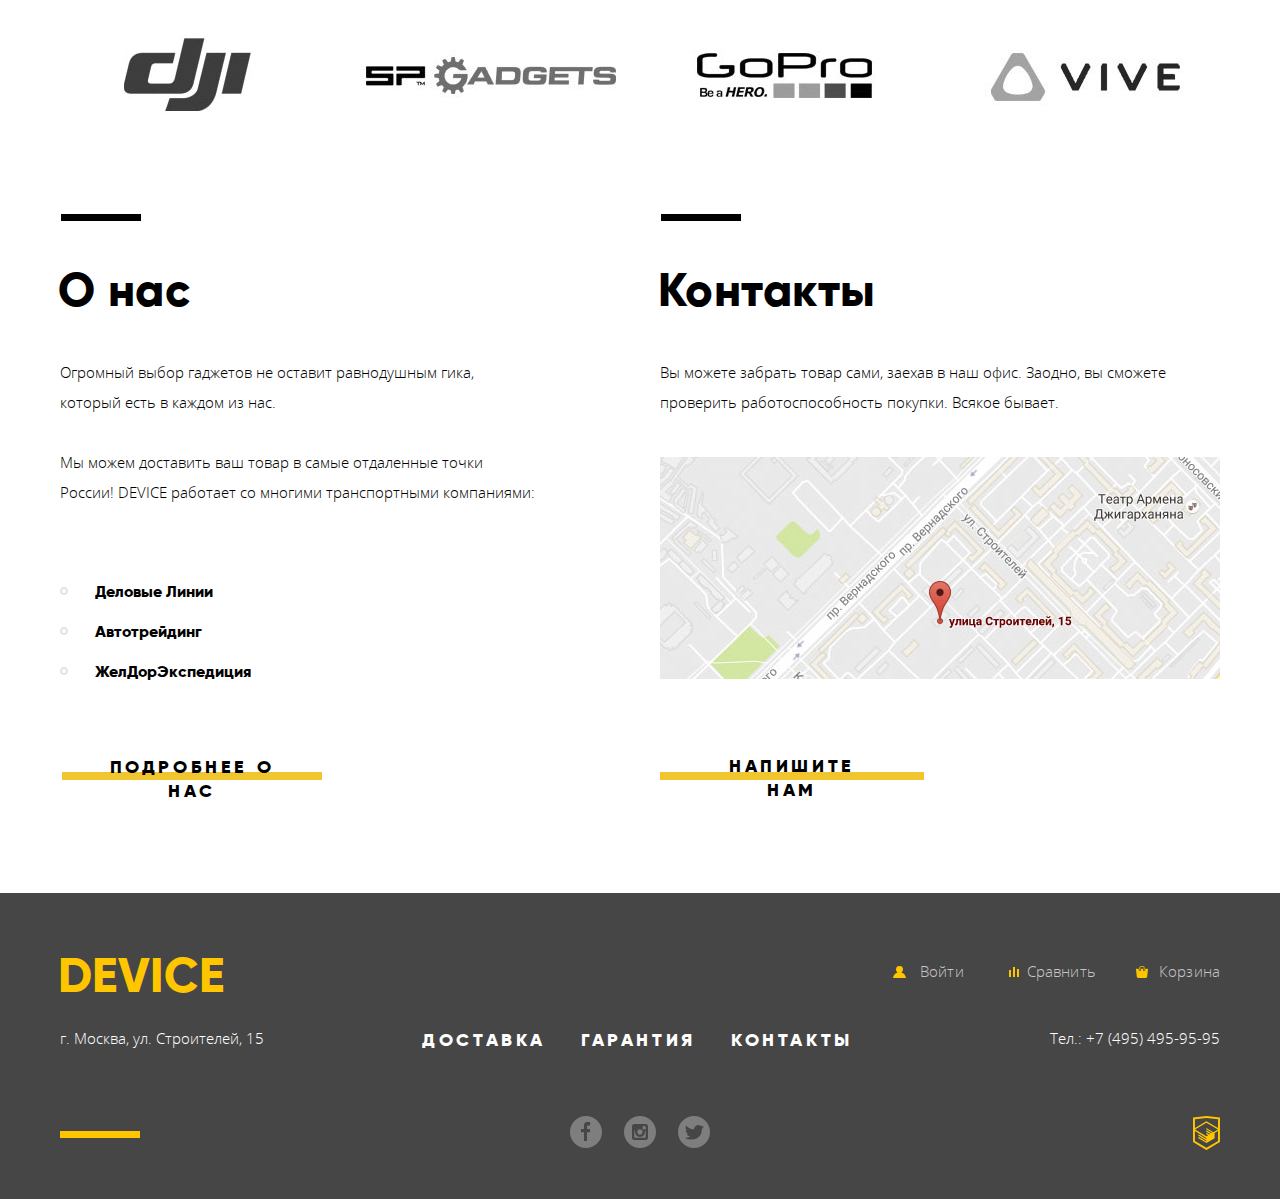
==== commit e6dad13c: "Критерии-критерии-критерии" ====
--- a/index.html
+++ b/index.html
@@ -7,15 +7,6 @@
     <link href="css/style.min.css" rel="stylesheet">
   </head>
   <body>
-      <svg class="visually-hidden" xmlns="http://www.w3.org/2000/svg">
-        <defs>
-          <filter id="filtersPicture">
-            <feComposite in="SourceGraphic" in2="SourceGraphic" operator="arithmetic" k1="0" k2="1" k3="0" k4="0" />
-            <feColorMatrix type="saturate" values="0" />
-          </filter>
-        </defs>
-      </svg>
-
       <header class="container main-header">
         <nav class="main-navigation" aria-label="Навигация по сайту">
           <div class="flex">
@@ -154,28 +145,28 @@
             <h2 class="visually-hidden">Каталог товаров</h2>
             <ul class="product-catalog-list">
               <li><a href="#">
-                <span class="block-icon"><img src="img/popular-1.png" alt="Виртуальная реальность"></span>
+                <span class="block-icon"><img src="img/popular-1.png" alt="Виртуальная реальность" width="97" height="55"></span>
                 <h2>Виртуальная реальность</h2>
               </a></li>
               <li><a href="#">
-                <span class="block-icon block-icon-monopod"><img src="img/popular-2.png" alt="Моноподы для селфи"></span>
+                <span class="block-icon block-icon-monopod"><img src="img/popular-2.png" alt="Моноподы для селфи" width="86" height="117"></span>
                 <h2>Моноподы<br>
                   для селфи</h2>
               </a></li>
               <li><a href="#">
-                <span class="block-icon"><img src="img/popular-3.png" alt="Экшн-камеры"></span>
+                <span class="block-icon"><img src="img/popular-3.png" alt="Экшн-камеры" width="71" height="87"></span>
                 <h2>Экшн-камеры</h2>
               </a></li>
               <li><a href="#">
-                <span class="block-icon"><img src="img/popular-4.png" alt="Фитнес-браслеты"></span>
+                <span class="block-icon"><img src="img/popular-4.png" alt="Фитнес-браслеты" width="107" height="65"></span>
                 <h2>Фитнес-браслеты</h2>
               </a></li>
               <li><a href="#">
-                <span class="block-icon"><img src="img/popular-5.png" alt="Умные часы"></span>
+                <span class="block-icon"><img src="img/popular-5.png" alt="Умные часы" width="56" height="98"></span>
                 <h2>Умные часы</h2>
               </a></li>
               <li><a href="#">
-                <span class="block-icon"><img src="img/popular-6.png" alt="Квадрокоптеры"></span>
+                <span class="block-icon"><img src="img/popular-6.png" alt="Квадрокоптеры" width="132" height="69"></span>
                 <h2>Квадрокоптеры</h2>
               </a></li>
             </ul>
@@ -213,30 +204,22 @@
             <ul class="brands-list">
               <li>
                 <a class="brand-1" href="#">
-                  <svg xmlns="http://www.w3.org/2000/svg" viewBox="0 0 260 100" width="260" height="100">
-                    <image filter="url(&quot;#filtersPicture&quot;)" x="0" y="0" width="260" height="100" xmlns:xlink="http://www.w3.org/1999/xlink" xlink:href="img/logo-1.jpg" />
-                  </svg>
+                  <img src="img/logo-gray-1.jpg" alt="DJI" width="260" height="100">
                 </a>
               </li>
               <li>
                 <a class="brand-2" href="#">
-                  <svg xmlns="http://www.w3.org/2000/svg" viewBox="0 0 260 100" width="260" height="100">
-                    <image filter="url(&quot;#filtersPicture&quot;)" x="0" y="0" width="260" height="100" xmlns:xlink="http://www.w3.org/1999/xlink" xlink:href="img/logo-2.jpg" />
-                  </svg>
+                  <img src="img/logo-gray-2.jpg" alt="SP Gadgets" width="260" height="100">
                 </a>
               </li>
               <li>
                 <a class="brand-3" href="#">
-                  <svg xmlns="http://www.w3.org/2000/svg" viewBox="0 0 260 100" width="260" height="100">
-                    <image filter="url(&quot;#filtersPicture&quot;)" x="0" y="0" width="260" height="100" xmlns:xlink="http://www.w3.org/1999/xlink" xlink:href="img/logo-3.jpg" />
-                  </svg>
+                  <img src="img/logo-gray-3.jpg" alt="GoPro" width="260" height="100">
                 </a>
               </li>
               <li>
                 <a class="brand-4" href="#">
-                  <svg xmlns="http://www.w3.org/2000/svg" viewBox="0 0 260 100" width="260" height="100">
-                    <image filter="url(&quot;#filtersPicture&quot;)" x="0" y="0" width="260" height="100" xmlns:xlink="http://www.w3.org/1999/xlink" xlink:href="img/logo-4.jpg" />
-                  </svg>
+                  <img src="img/logo-gray-4.jpg" alt="VIVE" width="260" height="100">
                 </a>
               </li>
             </ul>
--- a/css/style.min.css
+++ b/css/style.min.css
@@ -1 +1 @@
-@keyframes bounce{0%{transform:translateX(-2000px)}70%{transform:translateX(30px)}90%{transform:translateX(-10px)}to{transform:translateX(0)}}@font-face{font-family:"Gilroy";src:url(../fonts/gilroyextrabold.woff2) format("woff2");font-weight:800;font-style:normal}@font-face{font-family:"Gilroy";src:url(../fonts/gilroylight.woff2) format("woff2");font-weight:300;font-style:normal}@font-face{font-family:"OpenSans";src:url(../fonts/opensans.woff2) format("woff2");font-weight:400;font-style:normal}@font-face{font-family:"OpenSans";src:url(../fonts/opensanslight.woff2) format("woff2");font-weight:300;font-style:normal}*,::after,::before{-webkit-box-sizing:inherit;box-sizing:inherit}html{-webkit-box-sizing:border-box;box-sizing:border-box}body{min-width:1200px;color:#000;background-color:#fff}a{text-decoration:none}img{max-width:100%;height:auto}.container{margin:0 auto;padding-left:20px;padding-right:20px;width:1200px}.visually-hidden{position:absolute;clip:rect(0 0 0 0);width:1px;height:1px;margin:-1px}.btn{position:relative;z-index:0;display:inline-block;padding:8px 42px;height:40px;font-family:"Gilroy",Arial,sans-serif;font-weight:800;font-size:18px;line-height:24px;text-transform:uppercase;text-align:center;letter-spacing:.2em}.btn::before,.btn:hover::before{-webkit-transition:all 300ms ease;-o-transition:all 300ms ease;transition:all 300ms ease}.btn::before{content:"";position:absolute;left:0;width:100%;background-color:#f0c52e;z-index:-1;top:40%;height:8px}.btn:hover::before{top:0;height:100%}.btn:active::before{top:0;height:100%}.btn,.btn:hover,.product-catalog-list a:hover h2{color:#000}.btn:active{color:rgba(0,0,0,.5)}.main-header{margin-top:40px}.main-navigation{position:relative;padding:40px 60px 50px;background-color:#f7e296}.main-navigation .flex{display:-webkit-box;display:-ms-flexbox;display:flex;-webkit-box-pack:justify;-ms-flex-pack:justify;justify-content:space-between;-webkit-box-align:start;-ms-flex-align:start;align-items:flex-start}a.main-navigation-logo{position:absolute;top:-28px;left:57px;font-family:"Gilroy",Arial,sans-serif;font-weight:800;font-size:48px;color:#000;letter-spacing:.01em}.catalog-page a.main-navigation-logo:hover,.down:hover,.user-menu li>a:hover{color:rgba(0,0,0,.6)}.catalog-page a.main-navigation-logo:active,.topmenu .down:active,.user-menu li>a:active{color:rgba(0,0,0,.3)}.navigation-item{margin-bottom:32px}.search input[type=search]{width:355px;padding-top:10px;padding-bottom:10px;padding-left:38px;background-color:transparent;background-image:url(../img/search.svg);background-repeat:no-repeat;background-position:2px 50%;border:0;border-bottom:2px solid transparent}.search input[type=search]:focus{outline:0;border-bottom:2px solid #000}.search,.topmenu>li{position:relative}.search input[type=submit]{opacity:0;position:absolute;top:0;right:0;padding:10px 20px;font-family:"OpenSans",Arial,sans-serif;font-weight:300;font-size:15px;background-color:transparent;border:2px solid #000;border-bottom:none;cursor:pointer}.search input[type=search]:focus+input[type=submit]:hover{opacity:1;color:#fff;background-color:#000}.search input[type=submit]:active{opacity:1;color:rgba(255,255,255,.3);background-color:#000}.brands-list a:focus svg,.brands-list a:hover svg,.search input[type=search]:focus+input[type=submit]{opacity:1}.search input[type=search]::-webkit-input-placeholder{font-family:"OpenSans",Arial,sans-serif;font-weight:300;font-size:15px;letter-spacing:.01em;line-height:30px;color:rgba(0,0,0,.3)}.search input[type=search]:-moz-placeholder,.search input[type=search]::-moz-placeholder{font-family:"OpenSans",Arial,sans-serif;font-weight:300;font-size:15px;letter-spacing:.01em;line-height:30px;color:rgba(0,0,0,.3)}.search input[type=search]::placeholder{font-family:"OpenSans",Arial,sans-serif;font-weight:300;font-size:15px;letter-spacing:.01em;line-height:30px;color:rgba(0,0,0,.3)}.search input[type=search]:-ms-input-placeholder{font-family:"OpenSans",Arial,sans-serif;font-weight:300;font-size:15px;letter-spacing:.01em;line-height:30px;color:rgba(0,0,0,.3)}.search input[type=search]:hover::-webkit-input-placeholder{color:rgba(0,0,0,.6)}.search input[type=search]:hover:-moz-placeholder,.search input[type=search]:hover::-moz-placeholder{color:rgba(0,0,0,.6)}.search input[type=search]:hover::placeholder{color:rgba(0,0,0,.6)}.search input[type=search]:hover:-ms-input-placeholder{color:rgba(0,0,0,.6)}.search input[type=search]:focus::-webkit-input-placeholder{color:#000}.search input[type=search]:focus:-moz-placeholder,.search input[type=search]:focus::-moz-placeholder{color:#000}.search input[type=search]:focus::placeholder{color:#000}.search input[type=search]:focus:-ms-input-placeholder{color:#000}.user-menu{display:-webkit-box;display:-ms-flexbox;display:flex;margin:0;padding:3px 0 0;list-style:none}.user-menu a{font-family:"OpenSans",Arial,sans-serif;font-weight:300;font-size:15px;color:#000;line-height:30px;letter-spacing:.01em}.login{margin-right:205px}.compare{margin-right:35px}.exit,.username{margin-right:40px}.cart-link,.compare-link,.login-link,.username-link{position:relative;padding-left:30px}.login-link::before{top:5px}.login-link::before,.username-link::before{content:"";position:absolute;left:3px;width:13px;height:13px;background-image:url(../img/user.svg);background-repeat:no-repeat;background-position:0 0}.compare-link::before{top:6px;left:12px;width:10px;height:10px;background-image:url(../img/compare.svg)}.cart-link::before,.compare-link::before,.down::after{content:"";position:absolute;background-repeat:no-repeat;background-position:0 0}.cart-link::before{left:7px;top:5px;width:12px;height:12px;background-image:url(../img/cart.svg)}.cart-link:hover::before,.compare-link:hover::before,.login-link:hover::before,.property--1 input[type=checkbox]:hover+.checkbox-indicator::before,.property--2 input[type=radio]:hover+.radio-indicator::before,.username-link:hover::before{opacity:.6}.cart-link:active::before,.compare-link:active::before,.login-link:active::before,.product-catalog-list a:active>.block-icon>img,.username-link:active::before{opacity:.3}.submenu,.topmenu{margin:0;padding:0;list-style:none}.down{position:relative;padding-right:30px;font-family:"Gilroy",Arial,sans-serif;font-weight:800;font-size:18px;color:#000;letter-spacing:.2em;line-height:24px;text-transform:uppercase}.down::after{top:2px;right:3px;width:16px;height:16px;background-image:url(../img/plus.svg);opacity:.3}.submenu-wrap{display:flex;position:absolute;left:-60px;z-index:2;padding-top:21px;padding-bottom:37px;width:1160px;background-color:transparent}.submenu{display:none;width:200px}.submenu:first-child{margin-right:39px;margin-left:60px}.services-navigation li,.submenu li{width:100%}.topmenu-title:hover .submenu{display:block}.slider::before,.topmenu-title:hover .submenu-wrap{background-color:#f7e296}.submenu li>a{font-family:"OpenSans",Arial,sans-serif;font-size:15px;color:#000;line-height:36px}.services-navigation a:hover,.submenu li>a:hover{color:rgba(0,0,0,.6)}.product-catalog-list a:active h2,.services-navigation a:active,.submenu li>a:active{color:rgba(0,0,0,.3)}.services-navigation{display:-webkit-box;display:-ms-flexbox;display:flex;justify-content:flex-start;margin:0;padding:0;min-width:500px;list-style:none}.delivery{margin-right:34px}.guarantee{margin-right:108px}.services-navigation a,.slider-list h3{font-family:"Gilroy",Arial,sans-serif;font-weight:800}.services-navigation a{color:#000;text-transform:uppercase;font-size:18px;line-height:24px;letter-spacing:.2em}.slider{position:relative;padding-left:60px;padding-right:60px}.slider::before{content:"";position:absolute;top:-175px;left:20px;z-index:-1;width:1160px;height:290px}.slider-list .flex{display:-webkit-box;display:-ms-flexbox;display:flex;-webkit-box-pack:justify;-ms-flex-pack:justify;justify-content:space-between}.slider-item{display:none;margin-bottom:105px}.flex-item--1{padding-left:50px;width:560px}.flex-item--2{padding-left:38px;width:600px}.slider--3 .flex-item--1{padding-top:70px;padding-right:40px;padding-left:0}.slider-list{margin:0;padding:0}.slider-list h3{position:relative;margin:81px 0 0;font-size:47px;line-height:56px;letter-spacing:.01em;z-index:0}.slider-list h3::before{content:"";position:absolute;top:-42px;display:block;width:100px;height:7px;background-color:#fff}.slider--1 h3::after,.slider--2 h3::after,.slider--3 h3::after{content:"01";position:absolute;top:-30px;right:5px;font-family:inherit;font-size:180px;letter-spacing:.01em;color:#fff;z-index:-1}.slider--2 h3::after,.slider--3 h3::after{content:"02";top:-35px;right:0}.slider--3 h3::after{content:"03"}.property-table td,.slider-list p,.submenu li>a{font-weight:300;letter-spacing:.01em}.slider-list p{margin:19px 0 0;font-family:"OpenSans",Arial,sans-serif;font-size:15px;line-height:30px}.btn-slider{margin-top:43px}.property-table{margin-top:48px;margin-left:-2px;text-align:left}.property-table td{padding:0 75px 0 0;font-family:"Gilroy",Arial,sans-serif;font-size:36px;line-height:48px}.property-table td:last-child{padding-right:0}.property-table th{padding:5px 70px 0 0;font-family:"OpenSans",Arial,sans-serif;font-weight:300;font-size:13px;line-height:20px;letter-spacing:.01em}.slider-controls{position:absolute;right:0;bottom:149px;margin-right:104px;text-align:center;font-size:0}.slider-controls i{position:relative;display:inline-block;padding:5px;border:1px solid #000;border-radius:50%;background-color:#fff;cursor:pointer}.slider-controls label:not(:last-child){margin-right:20px}#service-1:checked~.service-list .service-item:nth-child(1),#service-2:checked~.service-list .service-item:nth-child(2),#service-3:checked~.service-list .service-item:nth-child(3),#slide-1:checked~.slider-list .slider-item:nth-child(1),#slide-2:checked~.slider-list .slider-item:nth-child(2),#slide-3:checked~.slider-list .slider-item:nth-child(3){display:block}#slide-1:checked~.slider-controls .control--1::after,#slide-2:checked~.slider-controls .control--2::after,#slide-3:checked~.slider-controls .control--3::after{content:"";position:absolute;top:2px;left:2px;z-index:1;width:6px;height:6px;border:1px solid #000;border-radius:50%;background:#fff}.product-catalog{margin-bottom:84px}.product-catalog-list{display:-webkit-box;display:-ms-flexbox;display:flex;-webkit-box-pack:center;-ms-flex-pack:center;justify-content:center;margin:0;padding:0;list-style:none}.product-catalog-list li{width:160px;margin-right:40px}.product-catalog-list li:last-child,ul.brands-list li:last-child{margin-right:0}.block-icon{display:block;text-align:center;line-height:160px;background-color:rgba(240,197,46,.5)}.block-icon img{vertical-align:middle}.block-icon-monopod img{vertical-align:bottom}.product-catalog-list h2,.service-list h2,.service-list p{font-family:"Gilroy",Arial,sans-serif;font-weight:800;letter-spacing:.01em}.product-catalog-list h2{color:#000;margin:32px 0 0;font-size:18px;line-height:24px}.product-catalog-list a:active .block-icon,.product-catalog-list a:hover .block-icon{background-color:#f0c52e}.block-service{margin-bottom:95px;background-color:#e5e5e5;background:-webkit-linear-gradient(top,#fff 25%,#e5e5e5 25%,#e5e5e5 75%);background:-o-linear-gradient(top,#fff 25%,#e5e5e5 25%,#e5e5e5 75%);background:linear-gradient(to bottom,#fff 25%,#e5e5e5 25%,#e5e5e5 75%)}.block-service .flex{display:-webkit-box;display:-ms-flexbox;display:flex;min-height:385px}.service-tabs{position:relative;margin:0;padding:77px 0 0;width:287px;list-style:none}.service-tabs::after{content:"";position:absolute;top:-4px;right:1px;display:block;width:7px;height:320px;background-color:#000}.service-tabs-item{position:relative;display:block;margin-bottom:24px;padding:8px 8px 8px 10px;z-index:0;width:160px;font-family:"Gilroy",Arial,sans-serif;font-weight:800;font-size:18px;line-height:24px;text-transform:uppercase;text-align:center;letter-spacing:.2em;color:#000;cursor:pointer}.service-tabs-item::before{content:"";position:absolute;top:40%;left:0;bottom:0;width:100%;height:8px;background-color:#f0c52e;z-index:-1;-webkit-transition:all 300ms ease;-o-transition:all 300ms ease;transition:all 300ms ease}.service-tabs-item:hover{color:#000}.service-tabs-item:hover::before{top:0;height:100%;-webkit-transition:all 200ms ease;-o-transition:all 200ms ease;transition:all 200ms ease}.service-tabs-item:active{color:#f7e184}.service-tabs-item:active::before{top:0;height:100%;width:280px;background-color:#000;-webkit-transition:none;-o-transition:none;transition:none}.service-list{margin:0;padding-left:116px;width:880px;list-style:none}.service-list h2,.service-list p{margin:0;font-size:47px;line-height:48px}.service-list p{margin:31px 0 0;font-family:"OpenSans",Arial,sans-serif;font-weight:300;font-size:15px;line-height:30px}.service-item{display:none;padding-right:335px;padding-top:70px;padding-bottom:50px}#service-1:checked~.service-tabs .service-tabs-item--1::before,#service-2:checked~.service-tabs .service-tabs-item--2::before,#service-3:checked~.service-tabs .service-tabs-item--3::before{top:0;height:100%;width:280px;background-color:#000;-webkit-transition:none;-o-transition:none;transition:none}#service-1:checked~.service-tabs .service-tabs-item--1,#service-2:checked~.service-tabs .service-tabs-item--2,#service-3:checked~.service-tabs .service-tabs-item--3{color:#f7e184}.service-item:nth-child(1){background-image:url(../img/delivery.svg);background-repeat:no-repeat;background-position:right 65px top 82px;background-size:136px}.service-item:nth-child(2),.service-item:nth-child(3){background-image:url(../img/warranty.svg);background-repeat:no-repeat;background-position:right 44px top 60px;background-size:171px}.service-item:nth-child(3){background-image:url(../img/credit.svg);background-position:right 72px top 60px;background-size:156px}.brands{margin-bottom:83px}ul.brands-list{margin:0;padding:0;display:-webkit-box;display:-ms-flexbox;display:flex;-webkit-box-pack:center;-ms-flex-pack:center;justify-content:center;-webkit-box-align:center;-ms-flex-align:center;align-items:center;list-style:none}ul.brands-list li{width:260px;text-align:center;margin-right:40px}.brand-1 svg{background-image:url(../img/logo-1.jpg)}.brand-2 svg{background-image:url(../img/logo-2.jpg)}.brand-3 svg{background-image:url(../img/logo-3.jpg)}.brand-4 svg{background-image:url(../img/logo-4.jpg)}.brands-list svg{background-repeat:no-repeat;background-position:center;opacity:.2}.brands-list a:focus image,.brands-list a:hover image{opacity:0}.block-info{margin-bottom:82px;padding-top:57px}.block-info .flex{display:-webkit-box;display:-ms-flexbox;display:flex}.block-about-us{width:500px;margin-right:100px}.block-contacts{width:560px}.block-about-us .btn{margin-left:2px;padding:8px 20px 8px 23px}.block-contacts .btn{padding:8px 41px}.block-about-us h2,.block-contacts h2{position:relative;margin:0 0 43px -2px;font-family:"Gilroy",Arial,sans-serif;font-weight:800;font-size:47px;line-height:48px;letter-spacing:.01em}.block-about-us h2:first-child::before,.block-contacts h2:first-child::before{content:"";position:absolute;top:-52px;left:3px;display:block;width:80px;height:7px;background-color:#000}.block-about-us p,.block-contacts p{margin:0 0 30px;font-family:"OpenSans",Arial,sans-serif;font-weight:300;font-size:15px;line-height:30px}.transport-company{margin:0 0 55px;padding:35px 0 0;font-family:"Gilroy",Arial,sans-serif;font-weight:800;font-size:16px;line-height:40px;list-style:none}.transport-company>li{position:relative;padding-left:35px}.transport-company>li::before{content:"";position:absolute;top:15px;left:0;width:8px;height:8px;border:2px solid #e5e5e5;border-radius:50%}.transport-company a{color:#000;text-decoration:none}.block-contacts .contacts-map{padding-top:10px;margin-bottom:63px;cursor:pointer}.modal-map{top:50%;left:50%;display:none;width:960px;height:560px;margin-top:-280px;margin-left:-480px;z-index:1}.modal-map iframe{border:0}.modal-map p{margin:0}.modal{position:fixed;background-color:#fff;-webkit-box-shadow:0 10px 20px rgba(0,0,0,.2);box-shadow:0 10px 20px rgba(0,0,0,.2)}.modal-feedback{top:180px;left:50%;display:none;width:960px;margin-left:-480px;padding:95px 100px;z-index:1}.modal-close{position:absolute;top:20px;right:20px;padding:0;width:55px;height:55px;font-size:0;background-color:rgba(240,197,46,.5);border:0;border-radius:50%;cursor:pointer}.modal-close:hover{background-color:#f0c52e}.modal-close:active{background-color:rgba(240,197,46,.3)}.modal-close::after,.modal-close::before{content:"";position:absolute;top:25px;left:13px;width:30px;height:3px;background-color:#fff}.modal-close::before{-webkit-transform:rotate(45deg);-ms-transform:rotate(45deg);transform:rotate(45deg)}.modal-close::after{-webkit-transform:rotate(-45deg);-ms-transform:rotate(-45deg);transform:rotate(-45deg)}.modal-feedback p{display:inline-block;margin:0 0 35px}.modal-feedback p:nth-child(1){margin-right:35px}.modal-feedback p:nth-child(3){width:100%}.feedback label{display:block;margin-bottom:10px;font-family:"Gilroy",Arial,sans-serif;font-weight:800;font-size:18px;line-height:24px}.feedback-email,.feedback-username{width:360px;height:50px}.feedback-letter{width:760px;height:155px;resize:none}.feedback-email,.feedback-letter,.feedback-username{padding:15px 20px;border:0;background-color:rgba(234,234,234,.5)}.feedback-email:hover,.feedback-letter:hover,.feedback-username:hover{background-color:rgba(234,234,234,.8)}.feedback-email:active,.feedback-email:focus,.feedback-letter:active,.feedback-letter:focus,.feedback-username:focus,.feedback-username:hover:active{background-color:#fff;outline:3px solid rgba(240,197,46,.5)}.feedback input[type=email]::-webkit-input-placeholder,.feedback input[type=text]::-webkit-input-placeholder,.feedback textarea[name=letter]::-webkit-input-placeholder{font-family:"OpenSans",Arial,sans-serif;font-weight:400;font-size:14px;line-height:18px;color:rgba(70,70,70,.4)}.feedback input[type=email]:-moz-placeholder,.feedback input[type=email]::-moz-placeholder,.feedback input[type=text]:-moz-placeholder,.feedback input[type=text]::-moz-placeholder,.feedback textarea[name=letter]:-moz-placeholder,.feedback textarea[name=letter]::-moz-placeholder{font-family:"OpenSans",Arial,sans-serif;font-weight:400;font-size:14px;line-height:18px;color:rgba(70,70,70,.4)}.feedback input[type=email]::placeholder,.feedback input[type=text]::placeholder,.feedback textarea[name=letter]::placeholder{font-family:"OpenSans",Arial,sans-serif;font-weight:400;font-size:14px;line-height:18px;color:rgba(70,70,70,.4)}.feedback input[type=email]:-ms-input-placeholder,.feedback input[type=text]:-ms-input-placeholder,.feedback textarea[name=letter]:-ms-input-placeholder{font-family:"OpenSans",Arial,sans-serif;font-weight:400;font-size:14px;line-height:18px;color:rgba(70,70,70,.4)}.feedback input[type=email]:focus::-webkit-input-placeholder,.feedback input[type=text]:focus::-webkit-input-placeholder,.feedback textarea[name=letter]:focus::-webkit-input-placeholder{color:#464646}.feedback input[type=email]:focus:-moz-placeholder,.feedback input[type=email]:focus::-moz-placeholder,.feedback input[type=text]:focus:-moz-placeholder,.feedback input[type=text]:focus::-moz-placeholder,.feedback textarea[name=letter]:focus:-moz-placeholder,.feedback textarea[name=letter]:focus::-moz-placeholder{color:#464646}.feedback input[type=email]:focus::placeholder,.feedback input[type=text]:focus::placeholder,.feedback textarea[name=letter]:focus::placeholder{color:#464646}.feedback input[type=email]:focus:-ms-input-placeholder,.feedback input[type=text]:focus:-ms-input-placeholder,.feedback textarea[name=letter]:focus:-ms-input-placeholder{color:#464646}.feedback button[class=btn]{border:0;background:0 0}.catalog-page .user-menu{padding-top:2px}.catalog-page .user-menu>li:first-child{margin-right:18px}.username-link::before{top:3px}.catalog-page .exit{margin-right:53px}.exit-link{opacity:.3}.catalog-background{background-color:#fff;background:-webkit-linear-gradient(left,#efefef 20%,#fff 20%,#fff 80%);background:-o-linear-gradient(left,#efefef 20%,#fff 20%,#fff 80%);background:linear-gradient(to right,#efefef 20%,#fff 20%,#fff 80%)}.catalog-head-background{height:70px;background-color:#ebebeb;background:-webkit-linear-gradient(left,#dcdcdc 30%,#ebebeb 30%,#ebebeb 70%);background:-o-linear-gradient(left,#dcdcdc 30%,#ebebeb 30%,#ebebeb 70%);background:linear-gradient(to right,#dcdcdc 30%,#ebebeb 30%,#ebebeb 70%)}.catalog-column{display:-webkit-box;display:-ms-flexbox;display:flex;margin-top:-70px}.catalog .text,.filters .text{font-family:"Gilroy",Arial,sans-serif;font-weight:800;font-size:16px;line-height:24px;letter-spacing:.2em;text-transform:uppercase}.main-catalog-page .page-title{margin:0 0 25px 60px;padding:36px 0 0;font-family:"Gilroy",Arial,sans-serif;font-weight:800;font-size:47px;line-height:48px;letter-spacing:.01em}.breadcrumbs{margin:0 0 45px 60px;padding:0;display:-webkit-inline-box;display:-ms-inline-flexbox;display:inline-flex;list-style:none}.breadcrumbs li a{position:relative;padding-right:38px;font-family:"OpenSans",Arial,sans-serif;font-weight:300;font-size:14px;line-height:24px;letter-spacing:.01em;color:rgba(0,0,0,.3)}.breadcrumbs li a::after{content:"";position:absolute;top:7px;right:20px;width:4px;height:7px;background-image:url(../img/nav-arrow.svg);background-repeat:no-repeat;background-position:0 0}.breadcrumbs li:last-child a::after{content:none}.breadcrumbs li a:hover{color:rgba(0,0,0,.6)}.breadcrumbs li a:active{color:rgba(0,0,0,.1)}.breadcrumbs li:last-child a:active,.breadcrumbs li:last-child a:hover{color:rgba(0,0,0,.3)}.filters{width:347px;background-color:#eee}.filters .text{display:block;margin:0;padding:23px 0 23px 61px;min-height:70px;background-color:#dcdcdc}.filter{padding-left:59px;width:260px}.filter-item{margin:0;padding:0;border:0;width:100%}.filter-cost{margin-top:70px}.filter-item legend{width:100%;font-family:"Gilroy",Arial,sans-serif;font-weight:800;font-size:18px;line-height:24px;letter-spacing:.01em;border-top:2px solid #000}.filter-cost legend{padding-top:10px;padding-bottom:21px}.filter-item--1 legend,.filter-item--2 legend{padding-top:11px;padding-bottom:18px}.range-filter{width:200px}.range-controls{position:relative;height:25px;padding-top:12px}.range-controls .scale{height:2px;background:#dbdbdb}.range-controls .bar{width:60%;height:2px;background:#91c92f}.range-controls .toggle{position:absolute;top:4px;left:0;width:4px;height:4px;padding:0;-webkit-box-sizing:content-box;box-sizing:content-box;border:8px solid #fff;background-color:#ababab;-webkit-box-shadow:0 2px 1px 0 #cfcfcf;box-shadow:0 2px 1px 0 #cfcfcf;border-radius:50%;cursor:pointer}.toggle-max:active,.toggle-min:active{width:6px;height:6px}.range-controls .toggle-min{left:-5px}.range-controls .toggle-max{left:108px}.price-controls{font-size:0}.price-controls input,.price-controls label{font-family:"Gilroy",Arial,sans-serif;font-weight:300;font-size:14px;line-height:24px;color:rgba(0,0,0,.2)}.price-controls label{margin-right:40px}.price-controls input{width:35px;border:0;background-color:#eee}.filter-item--1 label,.filter-item--2 label{font-family:"OpenSans",Arial,sans-serif;font-weight:300;font-size:14px;line-height:40px;letter-spacing:.01em}.filter-item--1,.filter-item--2{display:-webkit-box;display:-ms-flexbox;display:flex;-webkit-box-orient:vertical;-webkit-box-direction:normal;-ms-flex-direction:column;flex-direction:column;margin-top:30px}.filter button[class=btn]{margin-top:31px;border:0;background:0 0;cursor:pointer}.property--1,.property--2{position:relative;padding-left:40px;cursor:pointer}.property--1 input[type=checkbox]:focus+.checkbox-indicator,.property--2 input[type=radio]:focus+.radio-indicator{outline:thin initial;outline:5px auto -webkit-focus-ring-color}.property--1 input[type=checkbox]+.checkbox-indicator::before,.property--2 input[type=radio]+.radio-indicator::before{content:"";position:absolute;top:8px;left:-1px;width:25px;height:25px;background-image:url(../img/checkbox-off.svg);background-repeat:no-repeat}.property--2 input[type=radio]+.radio-indicator::before{top:6px;background-image:url(../img/radio-off.svg)}.property--1 input[type=checkbox]+.active::before,.property--1 input[type=checkbox]:active+.checkbox-indicator::before{background-image:url(../img/checkbox-on.svg);opacity:1}.property--2 input[type=radio]+.active::before,.property--2 input[type=radio]:active+.radio-indicator::before{background-image:url(../img/radio-on.svg);opacity:1}.property--1 input[type=checkbox]:checked+.checkbox-indicator::before{background-image:url(../img/checkbox-on.svg);opacity:1}.property--2 input[type=radio]:checked+.radio-indicator::before{background-image:url(../img/radio-on.svg);opacity:1}.property--1 input[type=checkbox]:checked:hover+.checkbox-indicator::before,.property--2 input[type=radio]:checked:hover+.radio-indicator::before{opacity:.6}.property--1 input[type=checkbox]:checked:active+.checkbox-indicator::before{background-image:url(../img/checkbox-off.svg);opacity:1}.property--2 input[type=radio]:checked:active+.radio-indicator::before{background-image:url(../img/radio-off.svg);opacity:1}.catalog{width:853px}.select-wrap{-webkit-box-pack:justify;-ms-flex-pack:justify;justify-content:space-between;padding-top:23px;padding-bottom:23px;padding-left:72px;min-height:70px;background-color:#ebebeb}.hold-select,.select-wrap{display:-webkit-box;display:-ms-flexbox;display:flex}.hold-select .text{margin-right:54px}.sorting-list{-webkit-box-align:center;-ms-flex-align:center;align-items:center;margin:0;padding:0;list-style:none}.sorting-list li{margin-right:30px}.indicator,.product-items,.sorting-list{display:-webkit-box;display:-ms-flexbox;display:flex}.indicator{-webkit-box-align:center;-ms-flex-align:center;align-items:center}.sorting-list li>a{font-family:"OpenSans",Arial,sans-serif;font-weight:300;font-size:14px;line-height:18px;color:rgba(0,0,0,.3)}.sorting-list li>a:hover{color:rgba(0,0,0,.6)}.sorting-list li>a:active{color:#000}.catalog .active,.catalog .active:active,.catalog .active:hover{color:#000;opacity:1;cursor:default}.indicator .up-dir{margin-right:20px}.indicator a{opacity:.2}.indicator a:hover{opacity:.4}.indicator a:active,.product-item:hover .product-buttons{opacity:1}.product-items{-webkit-box-pack:end;-ms-flex-pack:end;justify-content:flex-end;-ms-flex-wrap:wrap;flex-wrap:wrap;margin-top:70px;margin-left:70px;margin-bottom:85px;width:760px;list-style:none}.product-wrap{width:360px;margin-right:40px}.product-wrap:nth-child(2n){margin-right:0}.product-item{margin-bottom:32px;position:relative;overflow:hidden;text-align:center}.product-item-sticker::after{content:"New";position:absolute;top:27px;right:27px;display:block;width:60px;height:60px;font-family:"Gilroy",Arial,sans-serif;font-weight:800;font-size:14px;line-height:55px;color:rgba(0,0,0,.2);text-transform:uppercase;border:2px solid rgba(0,0,0,.1);border-radius:50%}.product-wrap img{display:block;width:100%}.product-buttons{position:absolute;top:0;left:0;width:100%;height:100%;background:rgba(238,238,238,.7);opacity:0}.product-buttons .btn{position:absolute;padding:0;top:50%;left:90px;width:200px;line-height:40px}.add-to-comparison{display:block;position:absolute;top:60%;left:90px;width:200px;font-family:"OpenSans",Arial,sans-serif;font-weight:300;font-size:13px;line-height:36px;letter-spacing:.01em;color:rgba(0,0,0,.5)}.product-tittle{display:-webkit-box;display:-ms-flexbox;display:flex;-webkit-box-pack:justify;-ms-flex-pack:justify;justify-content:space-between;-webkit-box-align:start;-ms-flex-align:start;align-items:flex-start;margin-bottom:45px}.pagination a,.product-price,.product-tittle a{font-family:"Gilroy",Arial,sans-serif;font-weight:800;line-height:24px}.product-tittle a{min-width:280px;padding-right:25px;color:#000;font-size:18px;letter-spacing:.01em}.product-price{min-width:80px;text-align:right;font-weight:300;font-size:16px;letter-spacing:.01em;color:#464646}.add-to-comparison:hover{color:#000}.add-to-comparison:active{color:rgba(0,0,0,.2)}.page-number,.pagination{display:-webkit-box;display:-ms-flexbox;display:flex;-webkit-box-align:center;-ms-flex-align:center;align-items:center;padding:0;list-style:none}.pagination{-webkit-box-pack:justify;-ms-flex-pack:justify;justify-content:space-between;width:100%;background-color:#ebebeb;margin:0}.page-number{margin:0 0 0 45px}.page-number li>a{margin-right:30px}.next,.previous{display:block;padding:14px 30px}.pagination a{font-size:16px;letter-spacing:.2em;color:rgba(0,0,0,.3);text-transform:uppercase}a[class=active],a[class=next],a[class=previous]{color:#000}.next:hover,.previous:hover{background-color:#d9d9d9}.next:active,.previous:active{color:rgba(0,0,0,.3);background-color:#d9d9d9}.page-number li:hover a{color:rgba(0,0,0,.6)}.page-number li:active a{color:#000}.page-footer .flex{display:-webkit-box;display:-ms-flexbox;display:flex;-webkit-box-pack:justify;-ms-flex-pack:justify;justify-content:space-between}.page-footer{padding-top:48px;padding-bottom:45px;color:#fff;background-color:#464646}.page-footer .flex-container-1{margin-bottom:17px}.page-footer .flex-container-2{margin-bottom:64px}a.page-footer-logo{margin-left:-2px;font-family:"Gilroy",Arial,sans-serif;font-weight:800;font-size:48px;line-height:70px;letter-spacing:.01em;color:#ffc600}.catalog-page a.page-footer-logo:hover{color:rgba(255,198,0,.6)}.catalog-page a.page-footer-logo:active{color:rgba(255,198,0,.3)}.page-footer .user-menu{padding-top:0}.page-footer .user-menu>li{margin-right:33px;padding-top:15px}.page-footer .user-menu>li:last-child{margin-right:0}.page-footer .user-menu a{color:rgba(255,255,255,.7)}.page-footer .services-navigation a,.page-footer .user-menu a:hover{color:#fff}.page-footer .user-menu a:active{color:rgba(255,255,255,.3)}.page-footer .services-navigation a:hover{color:rgba(255,255,255,.6)}.page-footer .services-navigation a:active{color:rgba(255,255,255,.3)}.page-footer .login-link::before,.page-footer .username-link::before{background-image:url(../img/user-yellow.svg)}.page-footer .compare-link::before{background-image:url(../img/compare-yellow.svg)}.page-footer .cart-link::before{background-image:url(../img/cart-yellow.svg)}.page-footer .address{font-family:"OpenSans",Arial,sans-serif;font-weight:300;font-size:15px;line-height:20px;font-style:normal}.page-footer .services-navigation{min-width:425px;margin-right:4px}.page-footer .contacts,.page-footer .delivery,.page-footer .guarantee{margin-right:35px}.page-footer .phone{font-family:"OpenSans",Arial,sans-serif;font-weight:300;font-size:15px;line-height:20px;color:#fff}.phone:active,.phone:hover{color:#fff}.style-element::before{content:"";position:relative;top:15px;display:block;width:80px;height:7px;background-color:#ffc600}.social-list{padding:0;margin:0 35px 0 0;list-style:none}.social-list>li{display:inline-block;margin-right:18px}.social-list a{opacity:.3}.social-list a:hover{opacity:.6}.social-list a:active{opacity:.1}.developer a:hover{opacity:.6}.developer a:active{opacity:.3}.modal-show{display:block;animation:bounce .6s}.invalid{background-color:rgba(237,181,181,.5)}
+@keyframes bounce{0%{transform:translateX(-2000px)}70%{transform:translateX(30px)}90%{transform:translateX(-10px)}to{transform:translateX(0)}}@font-face{font-family:"Gilroy";src:url(../fonts/gilroyextrabold.woff2) format("woff2");font-weight:800;font-style:normal}@font-face{font-family:"Gilroy";src:url(../fonts/gilroylight.woff2) format("woff2");font-weight:300;font-style:normal}@font-face{font-family:"OpenSans";src:url(../fonts/opensans.woff2) format("woff2");font-weight:400;font-style:normal}@font-face{font-family:"OpenSans";src:url(../fonts/opensanslight.woff2) format("woff2");font-weight:300;font-style:normal}*,::after,::before{-webkit-box-sizing:inherit;box-sizing:inherit}html{-webkit-box-sizing:border-box;box-sizing:border-box}body{min-width:1200px;color:#000;background-color:#fff}a{text-decoration:none}img{max-width:100%;height:auto}.container{margin:0 auto;padding-left:20px;padding-right:20px;width:1200px}.visually-hidden{position:absolute;clip:rect(0 0 0 0);width:1px;height:1px;margin:-1px}.btn{position:relative;z-index:0;display:inline-block;vertical-align:middle;padding:8px 40px;font-family:"Gilroy",Arial,sans-serif;font-weight:800;font-size:18px;line-height:24px;text-transform:uppercase;text-align:center;letter-spacing:.2em;word-break:break-word}.btn::before,.btn:hover::before{-webkit-transition:all 300ms ease;-o-transition:all 300ms ease;transition:all 300ms ease}.btn::before{content:"";position:absolute;left:0;width:100%;background-color:#f0c52e;z-index:-1;top:40%;height:8px}.btn:hover::before{top:0;height:100%}.btn:active::before{top:0;height:100%}.btn,.btn:hover,.product-catalog-list a:hover h2{color:#000}.btn:active{color:rgba(0,0,0,.5)}.main-header{margin-top:40px}.main-navigation{position:relative;padding:40px 60px 50px;background-color:#f7e296}.main-navigation .flex{display:-webkit-box;display:-ms-flexbox;display:flex;-webkit-box-pack:justify;-ms-flex-pack:justify;justify-content:space-between;-webkit-box-align:start;-ms-flex-align:start;align-items:flex-start}a.main-navigation-logo{position:absolute;top:-28px;left:57px;font-family:"Gilroy",Arial,sans-serif;font-weight:800;font-size:48px;color:#000;letter-spacing:.01em}.catalog-page a.main-navigation-logo:hover,.down:hover,.user-menu li>a:hover{color:rgba(0,0,0,.6)}.catalog-page a.main-navigation-logo:active,.topmenu .down:active,.user-menu li>a:active{color:rgba(0,0,0,.3)}.navigation-item{margin-bottom:32px}.search input[type=search]{width:355px;padding-top:10px;padding-bottom:10px;padding-left:38px;background-color:transparent;background-image:url(../img/search.svg);background-repeat:no-repeat;background-position:2px 50%;border:0;border-bottom:2px solid transparent}.search input[type=search]:focus{outline:0;border-bottom:2px solid #000}.search,.topmenu>li{position:relative}.search input[type=submit]{opacity:0;position:absolute;top:0;right:0;padding:10px 20px;font-family:"OpenSans",Arial,sans-serif;font-weight:300;font-size:15px;background-color:transparent;border:2px solid #000;border-bottom:none;cursor:pointer}.search input[type=search]:focus+input[type=submit]:hover{opacity:1;color:#fff;background-color:#000}.search input[type=submit]:active{opacity:1;color:rgba(255,255,255,.3);background-color:#000}.search input[type=search]:focus+input[type=submit]{opacity:1}.search input[type=search]::-webkit-input-placeholder{font-family:"OpenSans",Arial,sans-serif;font-weight:300;font-size:15px;letter-spacing:.01em;line-height:30px;color:rgba(0,0,0,.3)}.search input[type=search]:-moz-placeholder,.search input[type=search]::-moz-placeholder{font-family:"OpenSans",Arial,sans-serif;font-weight:300;font-size:15px;letter-spacing:.01em;line-height:30px;color:rgba(0,0,0,.3)}.search input[type=search]::placeholder{font-family:"OpenSans",Arial,sans-serif;font-weight:300;font-size:15px;letter-spacing:.01em;line-height:30px;color:rgba(0,0,0,.3)}.search input[type=search]:-ms-input-placeholder{font-family:"OpenSans",Arial,sans-serif;font-weight:300;font-size:15px;letter-spacing:.01em;line-height:30px;color:rgba(0,0,0,.3)}.search input[type=search]:hover::-webkit-input-placeholder{color:rgba(0,0,0,.6)}.search input[type=search]:hover:-moz-placeholder,.search input[type=search]:hover::-moz-placeholder{color:rgba(0,0,0,.6)}.search input[type=search]:hover::placeholder{color:rgba(0,0,0,.6)}.search input[type=search]:hover:-ms-input-placeholder{color:rgba(0,0,0,.6)}.search input[type=search]:focus::-webkit-input-placeholder{color:#000}.search input[type=search]:focus:-moz-placeholder,.search input[type=search]:focus::-moz-placeholder{color:#000}.search input[type=search]:focus::placeholder{color:#000}.search input[type=search]:focus:-ms-input-placeholder{color:#000}.user-menu{display:-webkit-box;display:-ms-flexbox;display:flex;margin:0;padding:3px 0 0;list-style:none}.user-menu a{font-family:"OpenSans",Arial,sans-serif;font-weight:300;font-size:15px;color:#000;line-height:30px;letter-spacing:.01em}.login{margin-right:205px}.compare{margin-right:35px}.exit,.username,ul.brands-list li{margin-right:40px}.cart-link,.compare-link,.login-link,.username-link{position:relative;padding-left:30px}.login-link::before{top:5px}.login-link::before,.username-link::before{content:"";position:absolute;left:3px;width:13px;height:13px;background-image:url(../img/user.svg);background-repeat:no-repeat;background-position:0 0}.compare-link::before{top:6px;left:12px;width:10px;height:10px;background-image:url(../img/compare.svg)}.cart-link::before,.compare-link::before,.down::after{content:"";position:absolute;background-repeat:no-repeat;background-position:0 0}.cart-link::before{left:7px;top:5px;width:12px;height:12px;background-image:url(../img/cart.svg)}.cart-link:hover::before,.compare-link:hover::before,.login-link:hover::before,.property--1 input[type=checkbox]:hover+.checkbox-indicator::before,.property--2 input[type=radio]:hover+.radio-indicator::before,.username-link:hover::before{opacity:.6}.cart-link:active::before,.compare-link:active::before,.login-link:active::before,.product-catalog-list a:active>.block-icon>img,.username-link:active::before{opacity:.3}.submenu,.topmenu{margin:0;padding:0;list-style:none}.down{position:relative;padding-right:30px;font-family:"Gilroy",Arial,sans-serif;font-weight:800;font-size:18px;color:#000;letter-spacing:.2em;line-height:24px;text-transform:uppercase}.down::after{top:2px;right:3px;width:16px;height:16px;background-image:url(../img/plus.svg);opacity:.3}.submenu-wrap{display:flex;position:absolute;left:-60px;z-index:2;padding-top:21px;padding-bottom:37px;width:1160px;background-color:transparent}.submenu{display:none;width:200px}.submenu:first-child{margin-right:39px;margin-left:60px}.services-navigation li,.submenu li{width:100%}.topmenu-title:hover .submenu{display:block}.slider::before,.topmenu-title:hover .submenu-wrap{background-color:#f7e296}.submenu li>a{font-family:"OpenSans",Arial,sans-serif;font-size:15px;color:#000;line-height:36px}.services-navigation a:hover,.submenu li>a:hover{color:rgba(0,0,0,.6)}.product-catalog-list a:active h2,.services-navigation a:active,.submenu li>a:active{color:rgba(0,0,0,.3)}.services-navigation{display:-webkit-box;display:-ms-flexbox;display:flex;justify-content:flex-start;margin:0;padding:0;min-width:500px;list-style:none}.delivery{margin-right:34px}.guarantee{margin-right:108px}.services-navigation a,.slider-list h3{font-family:"Gilroy",Arial,sans-serif;font-weight:800}.services-navigation a{color:#000;text-transform:uppercase;font-size:18px;line-height:24px;letter-spacing:.2em}.slider{position:relative;padding-left:60px;padding-right:60px}.slider::before{content:"";position:absolute;top:-175px;left:20px;z-index:-1;width:1160px;height:290px}.slider-list .flex{display:-webkit-box;display:-ms-flexbox;display:flex;-webkit-box-pack:justify;-ms-flex-pack:justify;justify-content:space-between}.slider-item{display:none;margin-bottom:105px}.flex-item--1{padding-left:50px;width:560px}.flex-item--2{padding-left:38px;width:600px}.slider--3 .flex-item--1{padding-top:70px;padding-right:40px;padding-left:0}.slider-list{margin:0;padding:0}.slider-list h3{position:relative;margin:81px 0 0;font-size:47px;line-height:56px;letter-spacing:.01em;z-index:0}.slider-list h3::before{content:"";position:absolute;top:-42px;display:block;width:100px;height:7px;background-color:#fff}.slider--1 h3::after,.slider--2 h3::after,.slider--3 h3::after{content:"01";position:absolute;top:-30px;right:5px;font-family:inherit;font-size:180px;letter-spacing:.01em;color:#fff;z-index:-1}.slider--2 h3::after,.slider--3 h3::after{content:"02";top:-35px;right:0}.slider--3 h3::after{content:"03"}.property-table td,.slider-list p,.submenu li>a{font-weight:300;letter-spacing:.01em}.slider-list p{margin:19px 0 0;font-family:"OpenSans",Arial,sans-serif;font-size:15px;line-height:30px}.btn-slider{margin-top:43px;width:220px}.property-table{margin-top:48px;margin-left:-2px;text-align:left}.property-table td{padding:0 75px 0 0;font-family:"Gilroy",Arial,sans-serif;font-size:36px;line-height:48px}.property-table td:last-child{padding-right:0}.property-table th{padding:5px 70px 0 0;font-family:"OpenSans",Arial,sans-serif;font-weight:300;font-size:13px;line-height:20px;letter-spacing:.01em}.slider-controls{position:absolute;right:0;bottom:149px;margin-right:104px;text-align:center;font-size:0}.slider-controls i{position:relative;display:inline-block;vertical-align:middle;padding:5px;border:1px solid #000;border-radius:50%;background-color:#fff;cursor:pointer}.slider-controls label:not(:last-child){margin-right:20px}#service-1:checked~.service-list .service-item:nth-child(1),#service-2:checked~.service-list .service-item:nth-child(2),#service-3:checked~.service-list .service-item:nth-child(3),#slide-1:checked~.slider-list .slider-item:nth-child(1),#slide-2:checked~.slider-list .slider-item:nth-child(2),#slide-3:checked~.slider-list .slider-item:nth-child(3){display:block}#slide-1:checked~.slider-controls .control--1::after,#slide-2:checked~.slider-controls .control--2::after,#slide-3:checked~.slider-controls .control--3::after{content:"";position:absolute;top:2px;left:2px;z-index:1;width:6px;height:6px;border:1px solid #000;border-radius:50%;background:#fff}.product-catalog{margin-bottom:84px}.product-catalog-list{display:-webkit-box;display:-ms-flexbox;display:flex;-webkit-box-pack:center;-ms-flex-pack:center;justify-content:center;margin:0;padding:0;list-style:none}.product-catalog-list li{width:160px;margin-right:40px}.product-catalog-list li:last-child,ul.brands-list li:last-child{margin-right:0}.block-icon{display:block;text-align:center;line-height:160px;background-color:rgba(240,197,46,.5)}.block-icon img{vertical-align:middle}.block-icon-monopod img,.brands-list a>img{vertical-align:bottom}.product-catalog-list h2,.service-list h2,.service-list p{font-family:"Gilroy",Arial,sans-serif;font-weight:800;letter-spacing:.01em}.product-catalog-list h2{color:#000;margin:32px 0 0;font-size:18px;line-height:24px}.product-catalog-list a:active .block-icon,.product-catalog-list a:hover .block-icon{background-color:#f0c52e}.block-service{margin-bottom:95px;background-color:#e5e5e5;background:-webkit-linear-gradient(top,#fff 100px,#e5e5e5 100px,#e5e5e5 75%);background:-o-linear-gradient(top,#fff 100px,#e5e5e5 100px,#e5e5e5 75%);background:linear-gradient(to bottom,#fff 100px,#e5e5e5 100px,#e5e5e5 75%)}.block-service .flex{display:-webkit-box;display:-ms-flexbox;display:flex;min-height:385px}.service-tabs{position:relative;margin:0;padding:77px 0 0;width:287px;list-style:none}.service-tabs::after{content:"";position:absolute;top:-4px;right:1px;display:block;width:7px;height:320px;background-color:#000}.service-tabs-item{position:relative;display:block;margin-bottom:24px;padding:8px 8px 8px 10px;z-index:0;width:160px;font-family:"Gilroy",Arial,sans-serif;font-weight:800;font-size:18px;line-height:24px;text-transform:uppercase;text-align:center;letter-spacing:.2em;color:#000;cursor:pointer}.service-tabs-item::before{content:"";position:absolute;top:40%;left:0;bottom:0;width:100%;height:8px;background-color:#f0c52e;z-index:-1;-webkit-transition:all 300ms ease;-o-transition:all 300ms ease;transition:all 300ms ease}.service-tabs-item:hover{color:#000}.service-tabs-item:hover::before{top:0;height:100%;-webkit-transition:all 200ms ease;-o-transition:all 200ms ease;transition:all 200ms ease}.service-tabs-item:active{color:#f7e184}.service-tabs-item:active::before{top:0;height:100%;width:280px;background-color:#000;-webkit-transition:none;-o-transition:none;transition:none}.service-list{margin:0;padding-left:116px;width:880px;list-style:none}.service-list h2,.service-list p{margin:0;font-size:47px;line-height:48px}.service-list p{margin:31px 0 0;font-family:"OpenSans",Arial,sans-serif;font-weight:300;font-size:15px;line-height:30px}.service-item{display:none;padding-right:335px;padding-top:70px;padding-bottom:50px}#service-1:checked~.service-tabs .service-tabs-item--1::before,#service-2:checked~.service-tabs .service-tabs-item--2::before,#service-3:checked~.service-tabs .service-tabs-item--3::before{top:0;height:100%;width:280px;background-color:#000;-webkit-transition:none;-o-transition:none;transition:none}#service-1:checked~.service-tabs .service-tabs-item--1,#service-2:checked~.service-tabs .service-tabs-item--2,#service-3:checked~.service-tabs .service-tabs-item--3{color:#f7e184}.service-item:nth-child(1){background-image:url(../img/delivery.svg);background-repeat:no-repeat;background-position:right 65px top 82px;background-size:136px}.service-item:nth-child(2),.service-item:nth-child(3){background-image:url(../img/warranty.svg);background-repeat:no-repeat;background-position:right 44px top 60px;background-size:171px}.service-item:nth-child(3){background-image:url(../img/credit.svg);background-position:right 72px top 60px;background-size:156px}.brands{margin-bottom:83px}ul.brands-list{margin:0;padding:0;-webkit-box-pack:center;-ms-flex-pack:center;justify-content:center;-webkit-box-align:center;-ms-flex-align:center;align-items:center;list-style:none}.brands-list a{display:block;width:260px;height:100px}.brand-1,.brand-2,.brand-3,.brand-4{background-image:url(../img/logo-1.jpg);background-repeat:no-repeat;background-position:center}.brand-2,.brand-3,.brand-4{background-image:url(../img/logo-2.jpg)}.brand-3,.brand-4{background-image:url(../img/logo-3.jpg)}.brand-4{background-image:url(../img/logo-4.jpg)}.brands-list img:hover{opacity:0}.block-info{margin-bottom:82px;padding-top:57px}.block-info .flex,ul.brands-list{display:-webkit-box;display:-ms-flexbox;display:flex}.block-about-us{width:500px;margin-right:100px}.block-contacts{width:560px}.block-about-us .btn{margin-left:2px;padding:8px 20px;width:260px}.block-contacts .btn{padding:8px 40px;width:264px}.block-about-us h2,.block-contacts h2{position:relative;margin:0 0 43px -2px;font-family:"Gilroy",Arial,sans-serif;font-weight:800;font-size:47px;line-height:48px;letter-spacing:.01em}.block-about-us h2:first-child::before,.block-contacts h2:first-child::before{content:"";position:absolute;top:-52px;left:3px;display:block;width:80px;height:7px;background-color:#000}.block-about-us p,.block-contacts p{margin:0 0 30px;font-family:"OpenSans",Arial,sans-serif;font-weight:300;font-size:15px;line-height:30px}.transport-company{margin:0 0 55px;padding:35px 0 0;font-family:"Gilroy",Arial,sans-serif;font-weight:800;font-size:16px;line-height:40px;list-style:none}.transport-company>li{position:relative;padding-left:35px}.transport-company>li::before{content:"";position:absolute;top:15px;left:0;width:8px;height:8px;border:2px solid #e5e5e5;border-radius:50%}.transport-company a{color:#000;text-decoration:none}.block-contacts .contacts-map{padding-top:10px;margin-bottom:63px;cursor:pointer}.modal-map{top:50%;left:50%;display:none;width:960px;height:560px;margin-top:-280px;margin-left:-480px;z-index:1}.modal-map iframe{border:0}.modal-map p{margin:0}.modal{position:fixed;background-color:#fff;-webkit-box-shadow:0 10px 20px rgba(0,0,0,.2);box-shadow:0 10px 20px rgba(0,0,0,.2)}.modal-feedback{top:180px;left:50%;display:none;width:960px;margin-left:-480px;padding:95px 100px;z-index:1}.modal-close{position:absolute;top:20px;right:20px;padding:0;width:55px;height:55px;font-size:0;background-color:rgba(240,197,46,.5);border:0;border-radius:50%;cursor:pointer}.modal-close:hover{background-color:#f0c52e}.modal-close:active{background-color:rgba(240,197,46,.3)}.modal-close::after,.modal-close::before{content:"";position:absolute;top:25px;left:13px;width:30px;height:3px;background-color:#fff}.modal-close::before{-webkit-transform:rotate(45deg);-ms-transform:rotate(45deg);transform:rotate(45deg)}.modal-close::after{-webkit-transform:rotate(-45deg);-ms-transform:rotate(-45deg);transform:rotate(-45deg)}.modal-feedback p{display:inline-block;vertical-align:top;margin:0 0 35px}.modal-feedback p:nth-child(1){margin-right:35px}.modal-feedback p:nth-child(3){width:100%}.feedback label{display:block;margin-bottom:10px;font-family:"Gilroy",Arial,sans-serif;font-weight:800;font-size:18px;line-height:24px}.feedback-email,.feedback-username{width:360px;height:50px}.feedback-letter{width:760px;height:155px;resize:none}.feedback-email,.feedback-letter,.feedback-username{padding:15px 20px;border:0;background-color:rgba(234,234,234,.5)}.feedback-email:hover,.feedback-letter:hover,.feedback-username:hover{background-color:rgba(234,234,234,.8)}.feedback-email:active,.feedback-email:focus,.feedback-letter:active,.feedback-letter:focus,.feedback-username:focus,.feedback-username:hover:active{background-color:#fff;outline:3px solid rgba(240,197,46,.5)}.feedback input[type=email]::-webkit-input-placeholder,.feedback input[type=text]::-webkit-input-placeholder,.feedback textarea[name=letter]::-webkit-input-placeholder{font-family:"OpenSans",Arial,sans-serif;font-weight:400;font-size:14px;line-height:18px;color:rgba(70,70,70,.4)}.feedback input[type=email]:-moz-placeholder,.feedback input[type=email]::-moz-placeholder,.feedback input[type=text]:-moz-placeholder,.feedback input[type=text]::-moz-placeholder,.feedback textarea[name=letter]:-moz-placeholder,.feedback textarea[name=letter]::-moz-placeholder{font-family:"OpenSans",Arial,sans-serif;font-weight:400;font-size:14px;line-height:18px;color:rgba(70,70,70,.4)}.feedback input[type=email]::placeholder,.feedback input[type=text]::placeholder,.feedback textarea[name=letter]::placeholder{font-family:"OpenSans",Arial,sans-serif;font-weight:400;font-size:14px;line-height:18px;color:rgba(70,70,70,.4)}.feedback input[type=email]:-ms-input-placeholder,.feedback input[type=text]:-ms-input-placeholder,.feedback textarea[name=letter]:-ms-input-placeholder{font-family:"OpenSans",Arial,sans-serif;font-weight:400;font-size:14px;line-height:18px;color:rgba(70,70,70,.4)}.feedback input[type=email]:focus::-webkit-input-placeholder,.feedback input[type=text]:focus::-webkit-input-placeholder,.feedback textarea[name=letter]:focus::-webkit-input-placeholder{color:#464646}.feedback input[type=email]:focus:-moz-placeholder,.feedback input[type=email]:focus::-moz-placeholder,.feedback input[type=text]:focus:-moz-placeholder,.feedback input[type=text]:focus::-moz-placeholder,.feedback textarea[name=letter]:focus:-moz-placeholder,.feedback textarea[name=letter]:focus::-moz-placeholder{color:#464646}.feedback input[type=email]:focus::placeholder,.feedback input[type=text]:focus::placeholder,.feedback textarea[name=letter]:focus::placeholder{color:#464646}.feedback input[type=email]:focus:-ms-input-placeholder,.feedback input[type=text]:focus:-ms-input-placeholder,.feedback textarea[name=letter]:focus:-ms-input-placeholder{color:#464646}.feedback button[class=btn]{border:0;background:0 0}.catalog-page .user-menu{padding-top:2px}.catalog-page .user-menu>li:first-child{margin-right:18px}.username-link::before{top:3px}.catalog-page .exit{margin-right:53px}.exit-link{opacity:.3}.catalog-background{background-color:#fff;background:-webkit-linear-gradient(left,#efefef 20%,#fff 20%,#fff 80%);background:-o-linear-gradient(left,#efefef 20%,#fff 20%,#fff 80%);background:linear-gradient(to right,#efefef 20%,#fff 20%,#fff 80%)}.catalog-head-background{height:70px;background-color:#ebebeb;background:-webkit-linear-gradient(left,#dcdcdc 30%,#ebebeb 30%,#ebebeb 70%);background:-o-linear-gradient(left,#dcdcdc 30%,#ebebeb 30%,#ebebeb 70%);background:linear-gradient(to right,#dcdcdc 30%,#ebebeb 30%,#ebebeb 70%)}.catalog-column{display:-webkit-box;display:-ms-flexbox;display:flex;margin-top:-70px}.catalog .text,.filters .text{font-family:"Gilroy",Arial,sans-serif;font-weight:800;font-size:16px;line-height:24px;letter-spacing:.2em;text-transform:uppercase}.main-catalog-page .page-title{margin:0 0 25px 60px;padding:36px 0 0;font-family:"Gilroy",Arial,sans-serif;font-weight:800;font-size:47px;line-height:48px;letter-spacing:.01em}.breadcrumbs{margin:0 0 45px 60px;padding:0;display:-webkit-inline-box;display:-ms-inline-flexbox;display:inline-flex;list-style:none}.breadcrumbs li a{position:relative;padding-right:38px;font-family:"OpenSans",Arial,sans-serif;font-weight:300;font-size:14px;line-height:24px;letter-spacing:.01em;color:rgba(0,0,0,.3)}.breadcrumbs li a::after{content:"";position:absolute;top:7px;right:20px;width:4px;height:7px;background-image:url(../img/nav-arrow.svg);background-repeat:no-repeat;background-position:0 0}.breadcrumbs li:last-child a::after{content:none}.breadcrumbs li a:hover{color:rgba(0,0,0,.6)}.breadcrumbs li a:active{color:rgba(0,0,0,.1)}.breadcrumbs li:last-child a:active,.breadcrumbs li:last-child a:hover{color:rgba(0,0,0,.3)}.filters{width:347px;background-color:#eee}.filters .text{display:block;margin:0;padding:23px 0 23px 61px;min-height:70px;background-color:#dcdcdc}.filter{padding-left:59px;width:260px}.filter-item{margin:0;padding:0;border:0;width:100%}.filter-cost{margin-top:70px}.filter-item legend{width:100%;font-family:"Gilroy",Arial,sans-serif;font-weight:800;font-size:18px;line-height:24px;letter-spacing:.01em;border-top:2px solid #000}.filter-cost legend{padding-top:10px;padding-bottom:21px}.filter-item--1 legend,.filter-item--2 legend{padding-top:11px;padding-bottom:18px}.range-filter{width:200px}.range-controls{position:relative;height:25px;padding-top:12px}.range-controls .scale{height:2px;background:#dbdbdb}.range-controls .bar{width:60%;height:2px;background:#91c92f}.range-controls .toggle{position:absolute;top:4px;left:0;width:4px;height:4px;padding:0;-webkit-box-sizing:content-box;box-sizing:content-box;border:8px solid #fff;background-color:#ababab;-webkit-box-shadow:0 2px 1px 0 #cfcfcf;box-shadow:0 2px 1px 0 #cfcfcf;border-radius:50%;cursor:pointer}.toggle-max:active,.toggle-min:active{width:6px;height:6px}.range-controls .toggle-min{left:-5px}.range-controls .toggle-max{left:108px}.price-controls{font-size:0}.price-controls input,.price-controls label{font-family:"Gilroy",Arial,sans-serif;font-weight:300;font-size:14px;line-height:24px;color:rgba(0,0,0,.2)}.price-controls label{margin-right:40px}.price-controls input{width:35px;border:0;background-color:#eee}.filter-item--1 label,.filter-item--2 label{width:100%;display:inline-block;vertical-align:top;font-family:"OpenSans",Arial,sans-serif;font-weight:300;font-size:14px;line-height:40px;letter-spacing:.01em}.filter-item--1,.filter-item--2{display:-webkit-box;display:-ms-flexbox;display:flex;-webkit-box-orient:vertical;-webkit-box-direction:normal;-ms-flex-direction:column;flex-direction:column;margin-top:30px}.filter button[class=btn]{margin-top:31px;width:201px;border:0;background:0 0;cursor:pointer}.property--1,.property--2{position:relative;padding-left:40px;cursor:pointer}.property--1 input[type=checkbox]:focus+.checkbox-indicator,.property--2 input[type=radio]:focus+.radio-indicator{outline:thin initial;outline:5px auto -webkit-focus-ring-color}.property--1 input[type=checkbox]+.checkbox-indicator::before,.property--2 input[type=radio]+.radio-indicator::before{content:"";position:absolute;top:8px;left:-1px;width:25px;height:25px;background-image:url(../img/checkbox-off.svg);background-repeat:no-repeat}.property--2 input[type=radio]+.radio-indicator::before{top:6px;background-image:url(../img/radio-off.svg)}.property--1 input[type=checkbox]:active+.checkbox-indicator::before{background-image:url(../img/checkbox-on.svg);opacity:1}.property--2 input[type=radio]:active+.radio-indicator::before{background-image:url(../img/radio-on.svg);opacity:1}.property--1 input[type=checkbox]:checked+.checkbox-indicator::before{background-image:url(../img/checkbox-on.svg);opacity:1}.property--2 input[type=radio]:checked+.radio-indicator::before{background-image:url(../img/radio-on.svg);opacity:1}.property--1 input[type=checkbox]:disabled+.checkbox-indicator,.property--1 input[type=checkbox]:disabled+.checkbox-indicator::before,.property--1 input[type=checkbox]:disabled:hover+.checkbox-indicator,.property--1 input[type=checkbox]:disabled:hover+.checkbox-indicator::before,.property--2 input[type=radio]:disabled+.radio-indicator,.property--2 input[type=radio]:disabled+.radio-indicator::before,.property--2 input[type=radio]:disabled:hover+.radio-indicator,.property--2 input[type=radio]:disabled:hover+.radio-indicator::before{color:#a6a6a6;opacity:.25;cursor:default}.property--1 input[type=checkbox]:checked:disabled+.checkbox-indicator,.property--1 input[type=checkbox]:checked:disabled+.checkbox-indicator::before,.property--1 input[type=checkbox]:checked:disabled:hover+.checkbox-indicator,.property--1 input[type=checkbox]:checked:disabled:hover+.checkbox-indicator::before,.property--2 input[type=radio]:checked:disabled+.radio-indicator,.property--2 input[type=radio]:checked:disabled+.radio-indicator::before,.property--2 input[type=radio]:checked:disabled:hover+.radio-indicator,.property--2 input[type=radio]:checked:disabled:hover+.radio-indicator::before{color:#a6a6a6;opacity:.25;cursor:default}.property--1 input[type=checkbox]:checked:hover+.checkbox-indicator::before,.property--2 input[type=radio]:checked:hover+.radio-indicator::before{opacity:.6}.property--1 input[type=checkbox]:checked:active+.checkbox-indicator::before{background-image:url(../img/checkbox-off.svg);opacity:1}.property--2 input[type=radio]:checked:active+.radio-indicator::before{background-image:url(../img/radio-off.svg);opacity:1}.catalog{width:853px}.select-wrap{-webkit-box-pack:justify;-ms-flex-pack:justify;justify-content:space-between;padding-top:23px;padding-bottom:23px;padding-left:72px;min-height:70px;background-color:#ebebeb}.hold-select,.select-wrap{display:-webkit-box;display:-ms-flexbox;display:flex}.hold-select .text{margin-right:54px}.sorting-list{-webkit-box-align:center;-ms-flex-align:center;align-items:center;margin:0;padding:0;list-style:none}.sorting-list li{margin-right:30px}.indicator,.product-items,.sorting-list{display:-webkit-box;display:-ms-flexbox;display:flex}.indicator{-webkit-box-align:center;-ms-flex-align:center;align-items:center}.sorting-list li>a{font-family:"OpenSans",Arial,sans-serif;font-weight:300;font-size:14px;line-height:18px;color:rgba(0,0,0,.3)}.sorting-list li>a:hover{color:rgba(0,0,0,.6)}.sorting-list li>a:active{color:#000}.catalog .active,.catalog .active:active,.catalog .active:hover{color:#000;opacity:1;cursor:default}.indicator .up-dir{margin-right:20px}.indicator a{opacity:.2}.indicator a:hover{opacity:.4}.indicator a:active,.product-item:hover .product-buttons{opacity:1}.product-items{-ms-flex-wrap:wrap;flex-wrap:wrap;margin-top:70px;margin-left:70px;margin-bottom:85px;width:760px;list-style:none}.product-wrap{width:360px;margin-right:40px}.product-wrap:nth-child(2n){margin-right:0}.product-item{margin-bottom:32px;position:relative;overflow:hidden;text-align:center}.product-item-sticker::after{content:"New";position:absolute;top:27px;right:27px;display:block;width:60px;height:60px;font-family:"Gilroy",Arial,sans-serif;font-weight:800;font-size:14px;line-height:55px;color:rgba(0,0,0,.2);text-transform:uppercase;border:2px solid rgba(0,0,0,.1);border-radius:50%}.product-wrap img{display:block;width:100%}.product-buttons{position:absolute;top:0;left:0;width:100%;height:100%;background:rgba(238,238,238,.7);opacity:0}.product-buttons .btn{position:absolute;padding:0;top:50%;left:90px;width:200px;line-height:40px}.add-to-comparison{display:block;position:absolute;top:60%;left:90px;width:200px;font-family:"OpenSans",Arial,sans-serif;font-weight:300;font-size:13px;line-height:36px;letter-spacing:.01em;color:rgba(0,0,0,.5)}.product-tittle{display:-webkit-box;display:-ms-flexbox;display:flex;-webkit-box-pack:justify;-ms-flex-pack:justify;justify-content:space-between;-webkit-box-align:start;-ms-flex-align:start;align-items:flex-start;margin-bottom:45px}.pagination a,.product-price,.product-tittle a{font-family:"Gilroy",Arial,sans-serif;font-weight:800;line-height:24px}.product-tittle a{min-width:280px;padding-right:25px;color:#000;font-size:18px;letter-spacing:.01em}.product-price{min-width:80px;text-align:right;font-weight:300;font-size:16px;letter-spacing:.01em;color:#464646}.add-to-comparison:hover{color:#000}.add-to-comparison:active{color:rgba(0,0,0,.2)}.page-number,.pagination{display:-webkit-box;display:-ms-flexbox;display:flex;-webkit-box-align:center;-ms-flex-align:center;align-items:center;padding:0;list-style:none}.pagination{-webkit-box-pack:justify;-ms-flex-pack:justify;justify-content:space-between;width:100%;background-color:#ebebeb;margin:0}.page-number{margin:0 0 0 45px}.page-number li>a{margin-right:30px}.next,.previous{display:block;padding:14px 30px}.pagination a{font-size:16px;letter-spacing:.2em;color:rgba(0,0,0,.3);text-transform:uppercase}a[class=active],a[class=next],a[class=previous]{color:#000}.next:hover,.previous:hover{background-color:#d9d9d9}.next:active,.previous:active{color:rgba(0,0,0,.3);background-color:#d9d9d9}.page-number li:hover a{color:rgba(0,0,0,.6)}.page-number li:active a{color:#000}.page-footer .flex{display:-webkit-box;display:-ms-flexbox;display:flex;-webkit-box-pack:justify;-ms-flex-pack:justify;justify-content:space-between}.page-footer{padding-top:48px;padding-bottom:45px;color:#fff;background-color:#464646}.page-footer .flex-container-1{margin-bottom:17px}.page-footer .flex-container-2{margin-bottom:64px}a.page-footer-logo{margin-left:-2px;font-family:"Gilroy",Arial,sans-serif;font-weight:800;font-size:48px;line-height:70px;letter-spacing:.01em;color:#ffc600}.catalog-page a.page-footer-logo:hover{color:rgba(255,198,0,.6)}.catalog-page a.page-footer-logo:active{color:rgba(255,198,0,.3)}.page-footer .user-menu{padding-top:0}.page-footer .user-menu>li{margin-right:33px;padding-top:15px}.page-footer .user-menu>li:last-child{margin-right:0}.page-footer .user-menu a{color:rgba(255,255,255,.7)}.page-footer .services-navigation a,.page-footer .user-menu a:hover{color:#fff}.page-footer .user-menu a:active{color:rgba(255,255,255,.3)}.page-footer .services-navigation a:hover{color:rgba(255,255,255,.6)}.page-footer .services-navigation a:active{color:rgba(255,255,255,.3)}.page-footer .login-link::before,.page-footer .username-link::before{background-image:url(../img/user-yellow.svg)}.page-footer .compare-link::before{background-image:url(../img/compare-yellow.svg)}.page-footer .cart-link::before{background-image:url(../img/cart-yellow.svg)}.page-footer .address{font-family:"OpenSans",Arial,sans-serif;font-weight:300;font-size:15px;line-height:20px;font-style:normal}.page-footer .services-navigation{min-width:425px;margin-right:4px}.page-footer .contacts,.page-footer .delivery,.page-footer .guarantee{margin-right:35px}.page-footer .phone{font-family:"OpenSans",Arial,sans-serif;font-weight:300;font-size:15px;line-height:20px;color:#fff}.phone:active,.phone:hover{color:#fff}.style-element::before{content:"";position:relative;top:15px;display:block;width:80px;height:7px;background-color:#ffc600}.social-list{padding:0;margin:0 35px 0 0;list-style:none}.social-list>li{display:inline-block;vertical-align:top;margin-right:18px}.social-list a{opacity:.3}.social-list a:hover{opacity:.6}.social-list a:active{opacity:.1}.developer a:hover{opacity:.6}.developer a:active{opacity:.3}.modal-show{display:block;animation:bounce .6s}.invalid{background-color:rgba(237,181,181,.5)}
